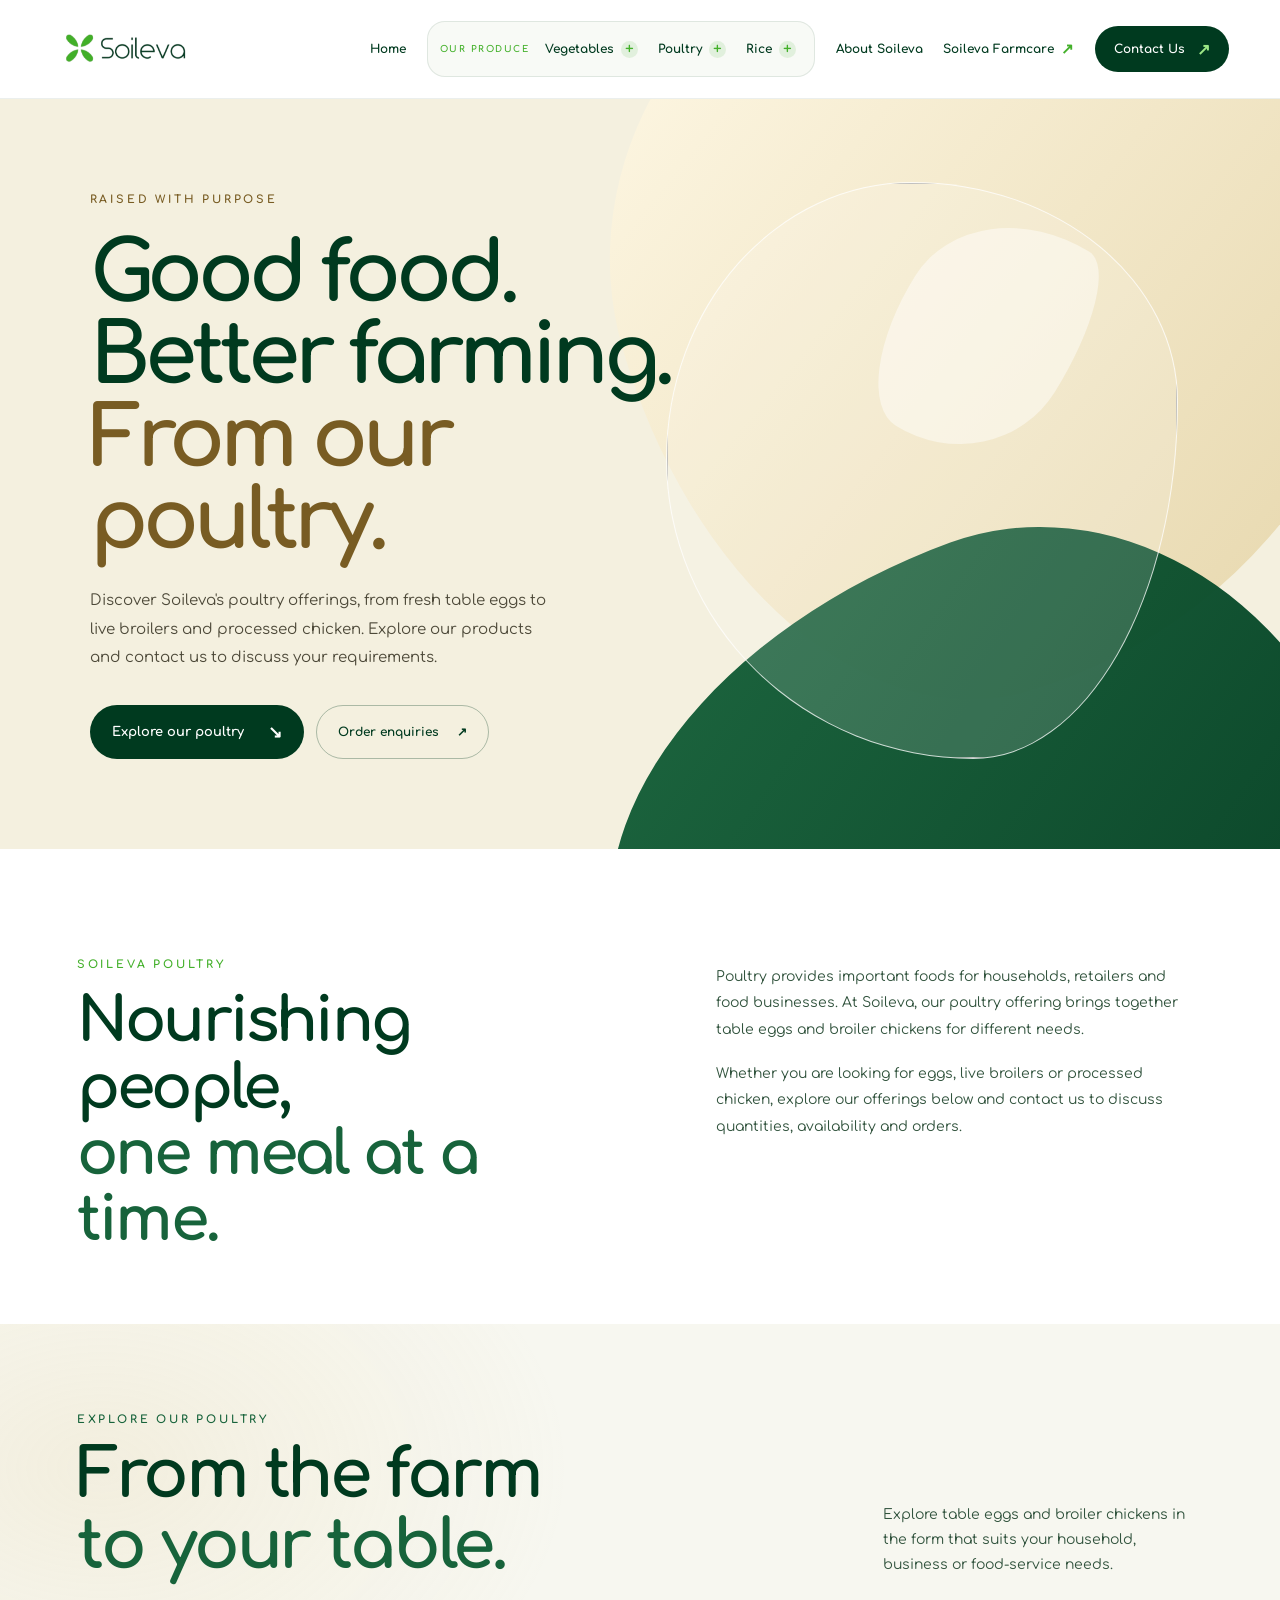
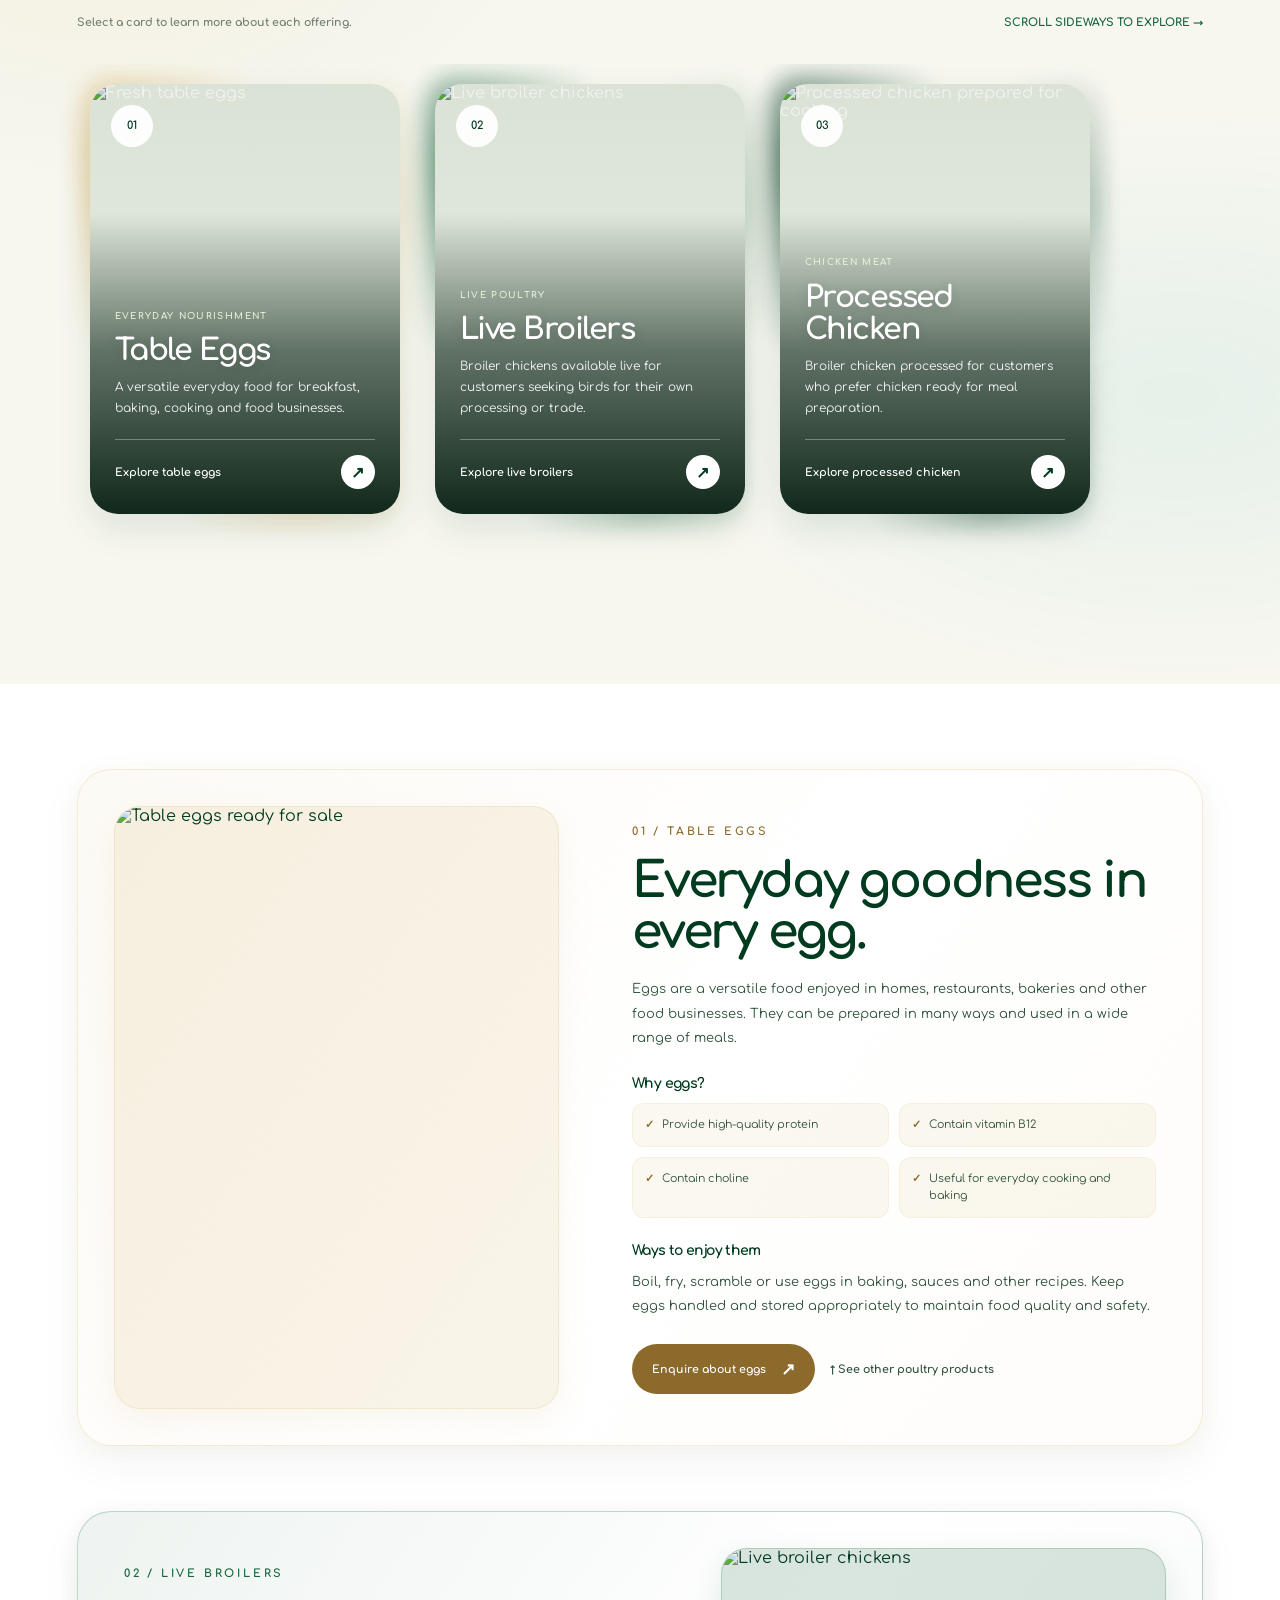
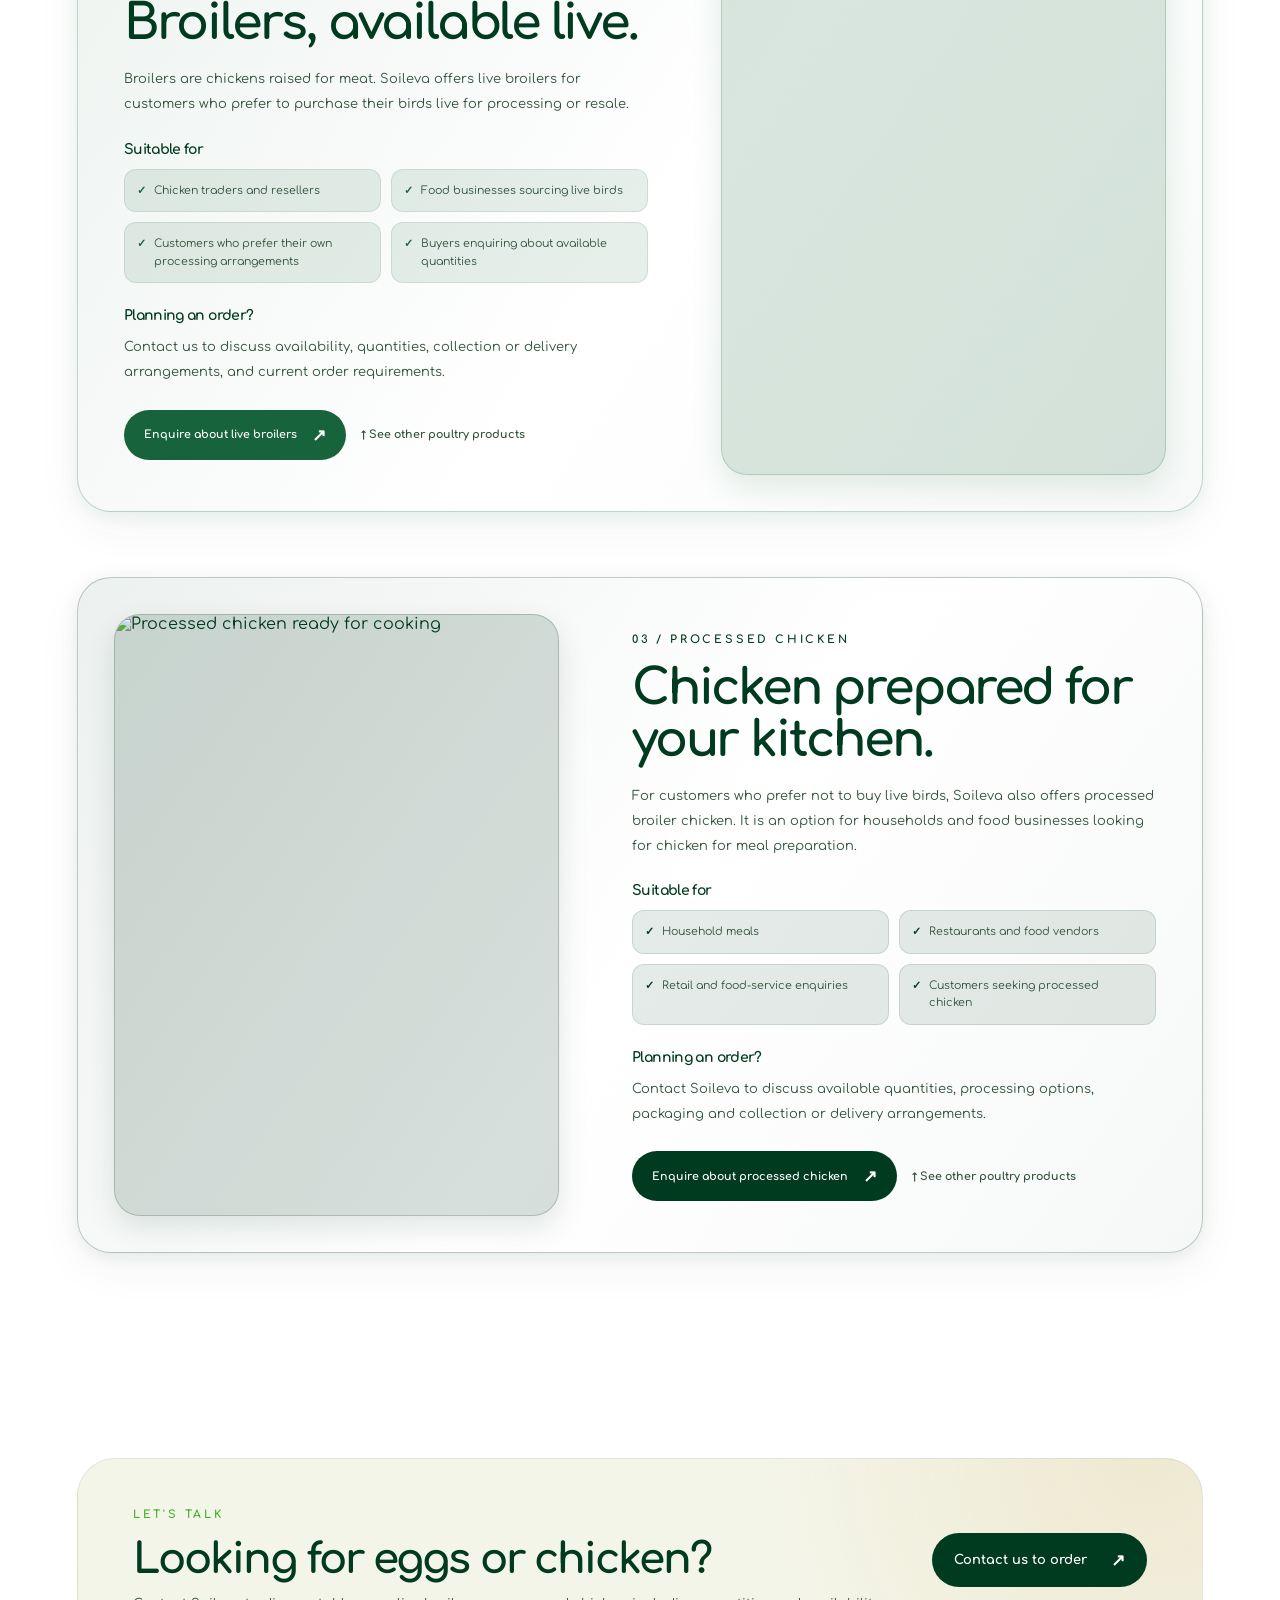
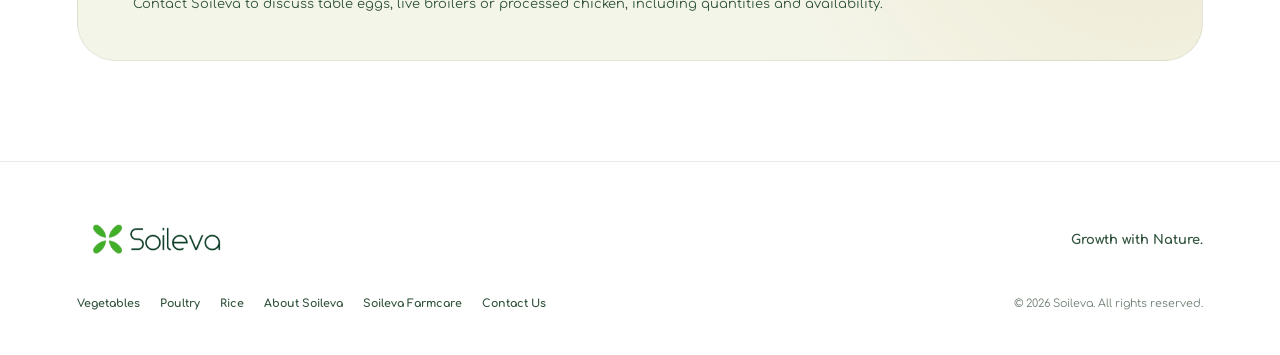
==== poultry.html @ c69fa683 "Create poultry.html" ====
<!DOCTYPE html>
<html lang="en">
<head>
  <meta charset="UTF-8">
  <meta name="viewport" content="width=device-width, initial-scale=1.0">

  <title>Fresh Eggs & Chicken | Soileva — Growth with Nature</title>

  <meta name="description"
        content="Explore Soileva Poultry for table eggs, live broiler chickens and processed chicken. Contact us to discuss orders, quantities and availability.">

  <meta name="theme-color" content="#003a1f">

  <link rel="preconnect" href="https://fonts.googleapis.com">
  <link rel="preconnect" href="https://fonts.gstatic.com" crossorigin>
  <link href="https://fonts.googleapis.com/css2?family=Comfortaa:wght@300;400;500;600;700&display=swap" rel="stylesheet">

  <link rel="stylesheet" href="style.css">

  <style>
    /* ========================================
       BRAND LOGO
    ======================================== */

    .brand-logo {
      display: block;
      width: 150px;
      max-width: 100%;
      height: auto;
      object-fit: contain;
    }

    .footer-brand .brand-logo {
      width: 160px;
    }

    /* ========================================
       POULTRY HERO
    ======================================== */

    .poultry-hero {
      position: relative;
      display: flex;
      align-items: center;
      min-height: 650px;
      padding: 90px max(7%, calc((100% - 1280px) / 2));
      overflow: hidden;
      isolation: isolate;
      background: #f4f0df;
    }

    .poultry-hero::before {
      position: absolute;
      z-index: -3;
      top: -210px;
      right: -130px;
      width: 790px;
      height: 790px;
      content: "";
      border-radius: 48% 52% 63% 37% / 44% 39% 61% 56%;
      background: linear-gradient(145deg, #fff9e7, #e5d5a9);
      transform: rotate(-16deg);
    }

    .poultry-hero::after {
      position: absolute;
      z-index: -2;
      right: -90px;
      bottom: -350px;
      width: 760px;
      height: 650px;
      content: "";
      border-radius: 60% 40% 35% 65% / 45% 55% 45% 55%;
      background: linear-gradient(145deg, #17633b, #003a1f);
      opacity: 0.97;
      transform: rotate(-20deg);
    }

    .poultry-hero .hero-colour-shape {
      position: absolute;
      z-index: -1;
      top: 110px;
      right: 16%;
      width: 180px;
      height: 250px;
      border-radius: 75% 25% 65% 35% / 45% 55% 45% 55%;
      background: rgba(255, 255, 255, 0.45);
      transform: rotate(32deg);
    }

    .poultry-hero .hero-image-placeholder {
      position: absolute;
      z-index: -1;
      top: 11%;
      right: 8%;
      width: 40%;
      height: 77%;
      overflow: hidden;
      border: 1px solid rgba(255, 255, 255, 0.75);
      border-radius: 48% 52% 40% 60% / 48% 38% 62% 52%;
      background: rgba(255, 255, 255, 0.15);
    }

    .poultry-hero .hero-image-placeholder img {
      width: 100%;
      height: 100%;
      object-fit: cover;
    }

    .poultry-hero .poultry-hero-content {
      position: relative;
      z-index: 2;
      max-width: 660px;
    }

    .poultry-hero-content .eyebrow {
      display: inline-block;
      margin-bottom: 24px;
      color: #785c23;
    }

    .poultry-hero-content h1 {
      margin: 0 0 25px;
      font-size: clamp(48px, 6.5vw, 86px);
      font-weight: 900;
      line-height: 0.99;
      letter-spacing: -0.06em;
    }

    .poultry-hero-content h1 span {
      color: #785c23;
    }

    .poultry-hero-content p {
      max-width: 465px;
      margin-bottom: 32px;
      color: #4d4939;
      font-size: 15px;
      line-height: 1.9;
    }

    .poultry-hero .hero-actions {
      display: flex;
      flex-wrap: wrap;
      gap: 12px;
    }

    .poultry-hero .button-outline {
      display: inline-flex;
      align-items: center;
      justify-content: center;
      gap: 18px;
      padding: 16px 21px;
      border: 1px solid rgba(0, 58, 31, 0.3);
      border-radius: 100px;
      color: #003a1f;
      font-size: 12px;
      font-weight: 800;
      transition: background 0.2s ease, transform 0.2s ease;
    }

    .poultry-hero .button-outline:hover {
      background: #ffffff;
      transform: translateY(-3px);
    }

    /* ========================================
       INTRODUCTION
    ======================================== */

    .poultry-intro {
      padding-top: 105px;
      padding-bottom: 70px;
    }

    .poultry-intro-grid {
      display: grid;
      grid-template-columns: 1.05fr 0.95fr;
      align-items: start;
      gap: 9%;
    }

    .poultry-intro h2 {
      margin: 15px 0 0;
      font-size: clamp(36px, 4.8vw, 62px);
      font-weight: 900;
      line-height: 1.08;
    }

    .poultry-intro h2 span {
      color: #17633b;
    }

    .poultry-intro-copy {
      padding-top: 10px;
    }

    .poultry-intro-copy p {
      margin-bottom: 17px;
      color: #31533d;
      font-size: 14px;
      line-height: 1.9;
    }

    /* ========================================
       POULTRY COLLECTION
    ======================================== */

    .poultry-collection {
      position: relative;
      padding: 85px 0 105px;
      overflow: hidden;
      background:
        radial-gradient(ellipse at 8% 15%, rgba(224, 201, 143, 0.18), transparent 28%),
        radial-gradient(ellipse at 92% 70%, rgba(1, 153, 142, 0.07), transparent 30%),
        #f7f7f0;
    }

    .poultry-collection .section-heading {
      padding: 0 6%;
    }

    .poultry-collection .section-heading h2 span {
      color: #17633b;
    }

    .poultry-collection .eyebrow-green {
      color: #17633b;
    }

    .poultry-collection .collection-guide {
      display: flex;
      align-items: center;
      justify-content: space-between;
      gap: 20px;
      margin: -30px 6% 35px;
      color: #718074;
      font-size: 11px;
      font-weight: 700;
    }

    .poultry-collection .collection-guide span:last-child {
      color: #17633b;
    }

    /* ========================================
       HORIZONTAL CARD TRACK
    ======================================== */

    .poultry-card-track {
      display: flex;
      gap: 35px;
      padding: 35px 7% 50px;
      overflow-x: auto;
      overflow-y: hidden;
      scroll-snap-type: x mandatory;
      scroll-padding-left: 7%;
      overscroll-behavior-x: contain;
      scrollbar-width: thin;
      scrollbar-color: #91aa8e #e5e9df;
      -webkit-overflow-scrolling: touch;
    }

    .poultry-card-track::-webkit-scrollbar {
      height: 7px;
    }

    .poultry-card-track::-webkit-scrollbar-track {
      border-radius: 10px;
      background: #e5e9df;
    }

    .poultry-card-track::-webkit-scrollbar-thumb {
      border-radius: 10px;
      background: #91aa8e;
    }

    /* ========================================
       POULTRY CARDS
    ======================================== */

    .poultry-card {
      --poultry-colour: 23, 99, 59;
      --poultry-glow: 0.25;

      position: relative;
      display: flex;
      flex: 0 0 310px;
      flex-direction: column;
      min-height: 430px;
      isolation: isolate;
      overflow: visible;
      border-radius: 28px;
      color: #ffffff;
      text-decoration: none;
      scroll-snap-align: start;
      background: transparent;
      box-shadow: 0 15px 35px rgba(0, 58, 31, 0.10);
      transition: transform 0.35s ease, box-shadow 0.35s ease;
    }

    .poultry-card::before {
      position: absolute;
      z-index: -2;
      inset: -13px;
      content: "";
      border-radius: 34px;
      pointer-events: none;
      background:
        radial-gradient(
          ellipse at 7% 19%,
          rgba(var(--poultry-colour), calc(var(--poultry-glow) * 1.4)),
          transparent 37%
        ),
        radial-gradient(
          ellipse at 96% 29%,
          rgba(var(--poultry-colour), calc(var(--poultry-glow) * 0.65)),
          transparent 32%
        ),
        radial-gradient(
          ellipse at 65% 103%,
          rgba(var(--poultry-colour), calc(var(--poultry-glow) * 0.9)),
          transparent 38%
        );
      filter: blur(10px);
      opacity: 0.95;
      transition: inset 0.35s ease, opacity 0.35s ease, filter 0.35s ease;
    }

    .poultry-card::after {
      position: absolute;
      z-index: -1;
      inset: -5px;
      content: "";
      border-radius: 31px;
      pointer-events: none;
      background:
        radial-gradient(
          ellipse at 0% 25%,
          rgba(var(--poultry-colour), 0.17),
          transparent 38%
        ),
        radial-gradient(
          ellipse at 100% 78%,
          rgba(var(--poultry-colour), 0.12),
          transparent 34%
        );
      filter: blur(5px);
    }

    .poultry-card:hover {
      transform: translateY(-8px);
      box-shadow: 0 25px 45px rgba(0, 58, 31, 0.18);
    }

    .poultry-card:hover::before {
      inset: -17px;
      filter: blur(13px);
      opacity: 1;
    }

    .poultry-card-image {
      position: absolute;
      inset: 0;
      z-index: 0;
      overflow: hidden;
      border-radius: 28px;
      background: #e7efe2;
    }

    .poultry-card-image img {
      display: block;
      width: 100%;
      height: 100%;
      object-fit: cover;
      transition: transform 0.7s ease;
    }

    .poultry-card:hover .poultry-card-image img {
      transform: scale(1.07);
    }

    .poultry-card-image::after {
      position: absolute;
      inset: 0;
      content: "";
      background: linear-gradient(
        180deg,
        rgba(0, 25, 12, 0.06) 0%,
        rgba(0, 25, 12, 0.04) 30%,
        rgba(0, 25, 12, 0.58) 62%,
        rgba(0, 25, 12, 0.93) 100%
      );
      pointer-events: none;
    }

    .poultry-card-number {
      position: absolute;
      top: 21px;
      left: 21px;
      z-index: 3;
      display: grid;
      place-items: center;
      width: 42px;
      height: 42px;
      border: 1px solid rgba(255, 255, 255, 0.7);
      border-radius: 50%;
      background: rgba(255, 255, 255, 0.92);
      color: #003a1f;
      font-size: 11px;
      font-weight: 900;
      backdrop-filter: blur(8px);
    }

    .poultry-card-body {
      position: relative;
      z-index: 2;
      display: flex;
      flex: 1;
      flex-direction: column;
      align-items: flex-start;
      justify-content: flex-end;
      min-height: 430px;
      padding: 28px 25px 25px;
      border-radius: 28px;
      background: transparent;
    }

    .poultry-card-category {
      display: inline-block;
      max-width: 100%;
      margin-bottom: 12px;
      color: #e6f1d8;
      font-size: 9px;
      font-weight: 900;
      letter-spacing: 1.35px;
      line-height: 1.6;
      text-transform: uppercase;
    }

    .poultry-card h3 {
      margin: 0 0 10px;
      color: #ffffff;
      font-size: 30px;
      font-weight: 900;
      line-height: 1.08;
      letter-spacing: -0.05em;
      text-shadow: 0 2px 12px rgba(0, 0, 0, 0.15);
    }

    .poultry-card p {
      max-width: 255px;
      margin: 0 0 20px;
      color: rgba(255, 255, 255, 0.92);
      font-size: 12px;
      line-height: 1.75;
    }

    .poultry-card-link {
      display: inline-flex;
      align-items: center;
      justify-content: space-between;
      gap: 12px;
      width: 100%;
      padding-top: 15px;
      border-top: 1px solid rgba(255, 255, 255, 0.32);
      color: #ffffff;
      font-size: 11px;
      font-weight: 900;
    }

    .poultry-card-link span {
      display: grid;
      place-items: center;
      width: 34px;
      height: 34px;
      flex-shrink: 0;
      border-radius: 50%;
      background: #ffffff;
      color: #003a1f;
      font-size: 16px;
      transition: transform 0.25s ease, background 0.25s ease;
    }

    .poultry-card:hover .poultry-card-link span {
      transform: rotate(45deg);
      background: #e7f2d9;
    }

    /* ========================================
       CARD COLOUR IDENTITIES
    ======================================== */

    .card-eggs {
      --poultry-colour: 214, 183, 112;
      --poultry-glow: 0.32;
    }

    .card-live-broilers {
      --poultry-colour: 23, 99, 59;
      --poultry-glow: 0.34;
    }

    .card-processed-chicken {
      --poultry-colour: 0, 58, 31;
      --poultry-glow: 0.38;
    }

    /* ========================================
       POULTRY DETAILS
    ======================================== */

    .poultry-details {
      padding: 20px 6% 90px;
      background: #ffffff;
    }

    .poultry-detail {
      --detail-colour: #17633b;
      --detail-rgb: 23, 99, 59;

      display: grid;
      grid-template-columns: 0.9fr 1.1fr;
      align-items: stretch;
      gap: 6%;
      max-width: 1280px;
      margin: 65px auto;
      padding: 36px;
      border: 1px solid rgba(var(--detail-rgb), 0.25);
      border-radius: 34px;
      background: linear-gradient(
        125deg,
        rgba(var(--detail-rgb), 0.075),
        #ffffff 52%,
        rgba(var(--detail-rgb), 0.035)
      );
      box-shadow:
        0 15px 45px rgba(0, 58, 31, 0.05),
        0 4px 18px rgba(var(--detail-rgb), 0.07);
      scroll-margin-top: 35px;
    }

    .poultry-detail:nth-child(even) {
      grid-template-columns: 1.1fr 0.9fr;
    }

    .poultry-detail:nth-child(even) .poultry-detail-image {
      order: 2;
    }

    .poultry-detail-image {
      position: relative;
      min-height: 350px;
      overflow: hidden;
      border: 1px solid rgba(var(--detail-rgb), 0.20);
      border-radius: 26px;
      background: rgba(var(--detail-rgb), 0.16);
      box-shadow: 0 12px 30px rgba(var(--detail-rgb), 0.12);
    }

    .poultry-detail-image img {
      position: absolute;
      inset: 0;
      width: 100%;
      height: 100%;
      object-fit: cover;
    }

    .poultry-detail-copy {
      align-self: center;
      padding: 15px 10px;
    }

    .poultry-detail-copy .eyebrow {
      display: inline-block;
      margin-bottom: 15px;
      color: var(--detail-colour);
      font-weight: 900;
    }

    .poultry-detail-copy h2 {
      margin: 0 0 18px;
      font-size: clamp(32px, 4vw, 49px);
      font-weight: 900;
      line-height: 1.05;
    }

    .poultry-detail-copy > p {
      margin-bottom: 20px;
      color: #31533d;
      font-size: 13px;
      line-height: 1.9;
    }

    .poultry-benefit-heading {
      margin: 25px 0 12px;
      font-size: 14px;
      font-weight: 900;
    }

    .poultry-benefit-list {
      display: grid;
      grid-template-columns: repeat(2, minmax(0, 1fr));
      gap: 10px;
      margin: 0 0 22px;
      padding: 0;
      list-style: none;
    }

    .poultry-benefit-list li {
      position: relative;
      padding: 12px 12px 12px 29px;
      border: 1px solid rgba(var(--detail-rgb), 0.12);
      border-radius: 12px;
      background: rgba(var(--detail-rgb), 0.10);
      color: #31533d;
      font-size: 11px;
      line-height: 1.6;
    }

    .poultry-benefit-list li::before {
      position: absolute;
      top: 12px;
      left: 12px;
      content: "✓";
      color: var(--detail-colour);
      font-weight: 900;
    }

    .poultry-detail-actions {
      display: flex;
      flex-wrap: wrap;
      align-items: center;
      gap: 15px;
      margin-top: 25px;
    }

    .poultry-detail-actions .button {
      gap: 15px;
      padding: 15px 20px;
      font-size: 11px;
    }

    .poultry-detail-actions .button-green {
      border-color: var(--detail-colour);
      background: var(--detail-colour);
      color: #ffffff;
    }

    .poultry-detail-actions .button-green:hover {
      filter: brightness(0.94);
    }

    .poultry-back-to-collection {
      display: inline-flex;
      align-items: center;
      gap: 8px;
      color: #31533d;
      font-size: 11px;
      font-weight: 900;
    }

    .poultry-back-to-collection:hover {
      color: var(--detail-colour);
    }

    /* Egg-specific warm identity */

    #eggs {
      --detail-colour: #8b6a2b;
      --detail-rgb: 214, 183, 112;
    }

    #live-broilers {
      --detail-colour: #17633b;
      --detail-rgb: 23, 99, 59;
    }

    #processed-chicken {
      --detail-colour: #003a1f;
      --detail-rgb: 0, 58, 31;
    }

    /* ========================================
       CONTACT
    ======================================== */

    .poultry-contact {
      padding-top: 50px;
      padding-bottom: 100px;
    }

    .poultry-contact .contact-pill {
      background:
        radial-gradient(
          circle at 95% 0%,
          rgba(214, 183, 112, 0.20),
          transparent 35%
        ),
        #f4f5e9;
    }

    /* ========================================
       RESPONSIVE
    ======================================== */

    @media (max-width: 900px) {
      .poultry-hero {
        min-height: 600px;
        padding: 75px 6%;
      }

      .poultry-hero .hero-image-placeholder {
        right: -8%;
        width: 55%;
        opacity: 0.6;
      }

      .poultry-hero-content {
        max-width: 570px;
      }

      .poultry-intro-grid {
        gap: 5%;
      }

      .poultry-detail,
      .poultry-detail:nth-child(even) {
        grid-template-columns: 1fr 1fr;
        gap: 25px;
        padding: 25px;
      }

      .poultry-detail-image {
        min-height: 300px;
      }

      .poultry-detail-copy h2 {
        font-size: 34px;
      }

      .poultry-card {
        flex-basis: 290px;
      }

      .poultry-card-track {
        gap: 32px;
      }
    }

    @media (max-width: 600px) {
      .brand-logo {
        width: 125px;
      }

      .footer-brand .brand-logo {
        width: 140px;
      }

      .poultry-hero {
        min-height: 660px;
        padding: 75px 7%;
        align-items: flex-start;
      }

      .poultry-hero::before {
        top: 180px;
        right: -250px;
        width: 600px;
        height: 600px;
      }

      .poultry-hero::after {
        right: -240px;
        bottom: -280px;
        width: 580px;
        height: 480px;
      }

      .poultry-hero .hero-image-placeholder {
        top: auto;
        right: -15px;
        bottom: 25px;
        width: 58%;
        height: 38%;
        opacity: 0.65;
      }

      .poultry-hero .hero-colour-shape {
        top: 350px;
        right: 30%;
        width: 100px;
        height: 150px;
      }

      .poultry-hero-content {
        max-width: 100%;
      }

      .poultry-hero-content .eyebrow {
        margin-bottom: 20px;
      }

      .poultry-hero-content h1 {
        font-size: clamp(45px, 12vw, 65px);
      }

      .poultry-hero-content p {
        max-width: 330px;
        font-size: 13px;
        line-height: 1.8;
      }

      .poultry-hero .hero-actions {
        align-items: flex-start;
        flex-direction: column;
      }

      .poultry-intro {
        padding-top: 75px;
        padding-bottom: 45px;
      }

      .poultry-intro-grid {
        grid-template-columns: 1fr;
        gap: 25px;
      }

      .poultry-intro h2 {
        font-size: 43px;
      }

      .poultry-intro-copy p {
        font-size: 13px;
      }

      .poultry-collection {
        padding-top: 75px;
        padding-bottom: 75px;
      }

      .poultry-collection .section-heading {
        margin-bottom: 50px;
      }

      .poultry-collection .section-heading h2 {
        font-size: 42px;
      }

      .poultry-collection .collection-guide {
        align-items: flex-start;
        flex-direction: column;
        gap: 7px;
        margin-top: -25px;
      }

      .poultry-card-track {
        gap: 29px;
        padding: 32px 7% 42px;
        scroll-padding-left: 7%;
      }

      .poultry-card {
        flex: 0 0 78vw;
        max-width: 330px;
        min-height: 420px;
      }

      .poultry-card-body {
        min-height: 420px;
        padding: 24px 23px 23px;
      }

      .poultry-card h3 {
        font-size: 29px;
      }

      .poultry-card-number {
        top: 19px;
        left: 19px;
      }

      .poultry-card::before {
        inset: -9px;
        filter: blur(8px);
      }

      .poultry-card:hover::before {
        inset: -12px;
      }

      .poultry-details {
        padding: 10px 5% 60px;
      }

      .poultry-detail,
      .poultry-detail:nth-child(even) {
        grid-template-columns: 1fr;
        gap: 22px;
        margin: 40px auto;
        padding: 16px;
        border-radius: 25px;
      }

      .poultry-detail:nth-child(even) .poultry-detail-image {
        order: 0;
      }

      .poultry-detail-image {
        min-height: 290px;
      }

      .poultry-detail-copy {
        padding: 10px 5px 15px;
      }

      .poultry-detail-copy h2 {
        font-size: 37px;
      }

      .poultry-detail-copy > p {
        font-size: 13px;
      }

      .poultry-benefit-list {
        gap: 8px;
      }

      .poultry-benefit-list li {
        padding: 11px 8px 11px 25px;
        font-size: 10px;
      }

      .poultry-benefit-list li::before {
        left: 9px;
      }

      .poultry-detail-actions {
        align-items: stretch;
        flex-direction: column;
      }

      .poultry-detail-actions .button {
        width: 100%;
      }

      .poultry-back-to-collection {
        padding: 10px 0;
      }

      .poultry-contact {
        padding-top: 30px;
        padding-bottom: 70px;
      }
    }

    @media (prefers-reduced-motion: reduce) {
      .poultry-card,
      .poultry-card::before,
      .poultry-card-image img,
      .poultry-card-link span,
      .poultry-hero .button-outline {
        transition: none;
      }
    }
  </style>
</head>

<body>

  <!-- SHARED NAVIGATION -->

  <header class="site-header">

    <a href="index.html" class="brand" aria-label="Soileva homepage">
      <img
        src="images/soileva-logo.png"
        alt="Soileva — Growth with Nature"
        class="brand-logo">
    </a>

    <button
      class="menu-toggle"
      id="menuToggle"
      type="button"
      aria-label="Open navigation"
      aria-expanded="false"
      aria-controls="mainNav">
      <span></span>
      <span></span>
    </button>

    <nav class="main-nav" id="mainNav" aria-label="Main navigation">

      <a class="nav-home" href="index.html">Home</a>

      <div class="nav-produce">

        <span class="nav-section-label">OUR PRODUCE</span>

        <div class="nav-dropdown">

          <button
            class="dropdown-toggle"
            type="button"
            aria-expanded="false"
            aria-controls="vegetablesDropdown">
            <span>Vegetables</span>
            <span class="dropdown-icon" aria-hidden="true">+</span>
          </button>

          <div class="dropdown-menu" id="vegetablesDropdown">
            <a href="vegetables.html">All Vegetables</a>
            <a href="vegetables.html#cabbage">Cabbage</a>
            <a href="vegetables.html#cabbage-purple">Red Cabbage</a>
            <a href="vegetables.html#cucumber">Cucumber</a>
            <a href="vegetables.html#peppers">Peppers</a>
            <a href="vegetables.html#watermelon">Watermelon</a>
          </div>

        </div>

        <div class="nav-dropdown">

          <button
            class="dropdown-toggle"
            type="button"
            aria-expanded="false"
            aria-controls="poultryDropdown">
            <span>Poultry</span>
            <span class="dropdown-icon" aria-hidden="true">+</span>
          </button>

          <div class="dropdown-menu" id="poultryDropdown">
            <a href="poultry.html">All Poultry</a>
            <a href="poultry.html#eggs">Table Eggs</a>
            <a href="poultry.html#live-broilers">Live Broilers</a>
            <a href="poultry.html#processed-chicken">Processed Chicken</a>
          </div>

        </div>

        <div class="nav-dropdown">

          <button
            class="dropdown-toggle"
            type="button"
            aria-expanded="false"
            aria-controls="riceDropdown">
            <span>Rice</span>
            <span class="dropdown-icon" aria-hidden="true">+</span>
          </button>

          <div class="dropdown-menu" id="riceDropdown">
            <a href="rice.html">Rice Overview</a>
            <a href="rice.html#cultivation">Rice Cultivation</a>
            <a href="rice.html#sourcing">Rice Sourcing</a>
          </div>

        </div>

      </div>

      <a class="nav-link" href="about.html">About Soileva</a>

      <a class="nav-link nav-farmcare" href="farmcare.html">
        Soileva Farmcare
        <span class="nav-external" aria-hidden="true">↗</span>
      </a>

      <a class="nav-contact" href="contact.html">
        Contact Us <span aria-hidden="true">↗</span>
      </a>

    </nav>

  </header>

  <main>

    <!-- HERO -->

    <section class="poultry-hero" aria-labelledby="poultryHeroTitle">

      <div class="hero-colour-shape" aria-hidden="true"></div>

      <div class="hero-image-placeholder" aria-hidden="true">
        <img src="images/poultry-hero.jpg" alt="">
      </div>

      <div class="poultry-hero-content">

        <span class="eyebrow">RAISED WITH PURPOSE</span>

        <h1 id="poultryHeroTitle">
          Good food.<br>
          Better farming.<br>
          <span>From our poultry.</span>
        </h1>

        <p>
          Discover Soileva's poultry offerings, from fresh table eggs
          to live broilers and processed chicken. Explore our products
          and contact us to discuss your requirements.
        </p>

        <div class="hero-actions">

          <a href="#all-poultry" class="button button-green">
            Explore our poultry <span>↘</span>
          </a>

          <a href="contact.html" class="button-outline">
            Order enquiries <span>↗</span>
          </a>

        </div>

      </div>

    </section>

    <!-- INTRODUCTION -->

    <section class="poultry-intro section-padding">

      <div class="poultry-intro-grid">

        <div>
          <span class="eyebrow eyebrow-green">SOILEVA POULTRY</span>

          <h2>
            Nourishing people,<br>
            <span>one meal at a time.</span>
          </h2>
        </div>

        <div class="poultry-intro-copy">

          <p>
            Poultry provides important foods for households, retailers
            and food businesses. At Soileva, our poultry offering brings
            together table eggs and broiler chickens for different needs.
          </p>

          <p>
            Whether you are looking for eggs, live broilers or processed
            chicken, explore our offerings below and contact us to discuss
            quantities, availability and orders.
          </p>

        </div>

      </div>

    </section>

    <!-- POULTRY COLLECTION -->

    <section class="poultry-collection" id="all-poultry">

      <div class="section-heading">

        <div>
          <span class="eyebrow eyebrow-green">EXPLORE OUR POULTRY</span>
          <h2>
            From the farm<br>
            <span>to your table.</span>
          </h2>
        </div>

        <p>
          Explore table eggs and broiler chickens in the form that suits
          your household, business or food-service needs.
        </p>

      </div>

      <div class="collection-guide">
        <span>Select a card to learn more about each offering.</span>
        <span>SCROLL SIDEWAYS TO EXPLORE →</span>
      </div>

      <div class="poultry-card-track" aria-label="Soileva poultry collection">

        <!-- 01 TABLE EGGS -->

        <a href="#eggs" class="poultry-card card-eggs">

          <div class="poultry-card-image">
            <img
              src="images/table-eggs.jpg"
              alt="Fresh table eggs"
              loading="lazy">
          </div>

          <span class="poultry-card-number">01</span>

          <div class="poultry-card-body">
            <span class="poultry-card-category">EVERYDAY NOURISHMENT</span>
            <h3>Table Eggs</h3>
            <p>
              A versatile everyday food for breakfast, baking,
              cooking and food businesses.
            </p>
            <span class="poultry-card-link">
              Explore table eggs <span>↗</span>
            </span>
          </div>

        </a>

        <!-- 02 LIVE BROILERS -->

        <a href="#live-broilers" class="poultry-card card-live-broilers">

          <div class="poultry-card-image">
            <img
              src="images/live-broilers.jpg"
              alt="Live broiler chickens"
              loading="lazy">
          </div>

          <span class="poultry-card-number">02</span>

          <div class="poultry-card-body">
            <span class="poultry-card-category">LIVE POULTRY</span>
            <h3>Live Broilers</h3>
            <p>
              Broiler chickens available live for customers
              seeking birds for their own processing or trade.
            </p>
            <span class="poultry-card-link">
              Explore live broilers <span>↗</span>
            </span>
          </div>

        </a>

        <!-- 03 PROCESSED CHICKEN -->

        <a href="#processed-chicken" class="poultry-card card-processed-chicken">

          <div class="poultry-card-image">
            <img
              src="images/processed-chicken.jpg"
              alt="Processed chicken prepared for cooking"
              loading="lazy">
          </div>

          <span class="poultry-card-number">03</span>

          <div class="poultry-card-body">
            <span class="poultry-card-category">CHICKEN MEAT</span>
            <h3>Processed Chicken</h3>
            <p>
              Broiler chicken processed for customers who prefer
              chicken ready for meal preparation.
            </p>
            <span class="poultry-card-link">
              Explore processed chicken <span>↗</span>
            </span>
          </div>

        </a>

      </div>

    </section>

    <!-- POULTRY DETAILS -->

    <section class="poultry-details" aria-label="Poultry product information">

      <!-- 01 TABLE EGGS -->

      <article class="poultry-detail" id="eggs">

        <div class="poultry-detail-image">
          <img
            src="images/table-eggs.jpg"
            alt="Table eggs ready for sale"
            loading="lazy">
        </div>

        <div class="poultry-detail-copy">

          <span class="eyebrow">01 / TABLE EGGS</span>

          <h2>Everyday goodness in every egg.</h2>

          <p>
            Eggs are a versatile food enjoyed in homes, restaurants,
            bakeries and other food businesses. They can be prepared
            in many ways and used in a wide range of meals.
          </p>

          <h3 class="poultry-benefit-heading">Why eggs?</h3>

          <ul class="poultry-benefit-list">
            <li>Provide high-quality protein</li>
            <li>Contain vitamin B12</li>
            <li>Contain choline</li>
            <li>Useful for everyday cooking and baking</li>
          </ul>

          <h3 class="poultry-benefit-heading">Ways to enjoy them</h3>

          <p>
            Boil, fry, scramble or use eggs in baking, sauces
            and other recipes. Keep eggs handled and stored
            appropriately to maintain food quality and safety.
          </p>

          <div class="poultry-detail-actions">

            <a href="contact.html" class="button button-green">
              Enquire about eggs <span>↗</span>
            </a>

            <a href="#all-poultry" class="poultry-back-to-collection">
              ↑ See other poultry products
            </a>

          </div>

        </div>

      </article>

      <!-- 02 LIVE BROILERS -->

      <article class="poultry-detail" id="live-broilers">

        <div class="poultry-detail-image">
          <img
            src="images/live-broilers.jpg"
            alt="Live broiler chickens"
            loading="lazy">
        </div>

        <div class="poultry-detail-copy">

          <span class="eyebrow">02 / LIVE BROILERS</span>

          <h2>Broilers, available live.</h2>

          <p>
            Broilers are chickens raised for meat. Soileva offers
            live broilers for customers who prefer to purchase
            their birds live for processing or resale.
          </p>

          <h3 class="poultry-benefit-heading">Suitable for</h3>

          <ul class="poultry-benefit-list">
            <li>Chicken traders and resellers</li>
            <li>Food businesses sourcing live birds</li>
            <li>Customers who prefer their own processing arrangements</li>
            <li>Buyers enquiring about available quantities</li>
          </ul>

          <h3 class="poultry-benefit-heading">Planning an order?</h3>

          <p>
            Contact us to discuss availability, quantities,
            collection or delivery arrangements, and current
            order requirements.
          </p>

          <div class="poultry-detail-actions">

            <a href="contact.html" class="button button-green">
              Enquire about live broilers <span>↗</span>
            </a>

            <a href="#all-poultry" class="poultry-back-to-collection">
              ↑ See other poultry products
            </a>

          </div>

        </div>

      </article>

      <!-- 03 PROCESSED CHICKEN -->

      <article class="poultry-detail" id="processed-chicken">

        <div class="poultry-detail-image">
          <img
            src="images/processed-chicken.jpg"
            alt="Processed chicken ready for cooking"
            loading="lazy">
        </div>

        <div class="poultry-detail-copy">

          <span class="eyebrow">03 / PROCESSED CHICKEN</span>

          <h2>Chicken prepared for your kitchen.</h2>

          <p>
            For customers who prefer not to buy live birds,
            Soileva also offers processed broiler chicken.
            It is an option for households and food businesses
            looking for chicken for meal preparation.
          </p>

          <h3 class="poultry-benefit-heading">Suitable for</h3>

          <ul class="poultry-benefit-list">
            <li>Household meals</li>
            <li>Restaurants and food vendors</li>
            <li>Retail and food-service enquiries</li>
            <li>Customers seeking processed chicken</li>
          </ul>

          <h3 class="poultry-benefit-heading">Planning an order?</h3>

          <p>
            Contact Soileva to discuss available quantities,
            processing options, packaging and collection or
            delivery arrangements.
          </p>

          <div class="poultry-detail-actions">

            <a href="contact.html" class="button button-green">
              Enquire about processed chicken <span>↗</span>
            </a>

            <a href="#all-poultry" class="poultry-back-to-collection">
              ↑ See other poultry products
            </a>

          </div>

        </div>

      </article>

    </section>

    <!-- CONTACT -->

    <section class="contact-section poultry-contact section-padding" id="contact">

      <div class="contact-pill">

        <div class="contact-copy">

          <span class="eyebrow eyebrow-green">LET'S TALK</span>

          <h2>Looking for eggs or chicken?</h2>

          <p>
            Contact Soileva to discuss table eggs, live broilers
            or processed chicken, including quantities and availability.
          </p>

        </div>

        <a href="contact.html" class="button button-green">
          Contact us to order <span>↗</span>
        </a>

      </div>

    </section>

  </main>

  <!-- SHARED FOOTER -->

  <footer class="site-footer">

    <a href="index.html" class="brand footer-brand" aria-label="Soileva homepage">
      <img
        src="images/soileva-logo.png"
        alt="Soileva — Growth with Nature"
        class="brand-logo"
        loading="lazy">
    </a>

    <p class="footer-tagline">Growth with Nature.</p>

    <div class="footer-links">
      <a href="vegetables.html">Vegetables</a>
      <a href="poultry.html">Poultry</a>
      <a href="rice.html">Rice</a>
      <a href="about.html">About Soileva</a>
      <a href="farmcare.html">Soileva Farmcare</a>
      <a href="contact.html">Contact Us</a>
    </div>

    <p class="copyright">
      © <span id="copyrightYear"></span> Soileva. All rights reserved.
    </p>

  </footer>

  <script src="script.js"></script>

</body>
</html>
---- style.css ----
/* =========================================
   SOILEVA
   Colours: deep green, light green and white
========================================= */

:root {
  --deep-green: #003a1f;
  --light-green: #43b02a;
  --white: #ffffff;
  --soft-green: #eff6eb;
  --text-green: #31533d;
  --muted: #718074;
  --max-width: 1320px;
  --radius: 30px;
  --shadow: 0 20px 55px rgba(0, 58, 31, 0.12);
}

* {
  box-sizing: border-box;
}

html {
  scroll-behavior: smooth;
  scroll-padding-top: 100px;
}

body {
  margin: 0;
  background: var(--white);
  color: var(--deep-green);
  font-family: "Comfortaa", sans-serif;
  -webkit-font-smoothing: antialiased;
}

body.menu-open {
  overflow: hidden;
}

a {
  color: inherit;
  text-decoration: none;
}

button {
  font: inherit;
}

img {
  display: block;
  width: 100%;
}

.section-padding {
  padding: 110px max(6%, calc((100% - var(--max-width)) / 2));
}

.eyebrow {
  display: inline-block;
  font-size: 11px;
  font-weight: 800;
  letter-spacing: 2.8px;
  line-height: 1.6;
}

.eyebrow-green {
  color: var(--light-green);
}

h1,
h2,
h3,
p {
  margin-top: 0;
}

h1,
h2,
h3 {
  letter-spacing: -0.045em;
}


/* =========================================
   BRAND
========================================= */

.brand {
  display: inline-flex;
  align-items: center;
  gap: 10px;
  flex-shrink: 0;
}

.brand-name {
  color: var(--deep-green);
  font-size: 29px;
  font-weight: 900;
  letter-spacing: -1.8px;
}

.brand-name > span {
  color: var(--light-green);
}

.brand-mark {
  position: relative;
  display: grid;
  grid-template-columns: repeat(2, 10px);
  grid-template-rows: repeat(2, 16px);
  gap: 3px;
  width: 25px;
  height: 35px;
  transform: rotate(-8deg);
}

.brand-mark span {
  background: var(--light-green);
  border-radius: 100% 15% 100% 15%;
}

.brand-mark span:nth-child(2),
.brand-mark span:nth-child(3) {
  background: var(--deep-green);
  transform: rotate(90deg);
}


/* =========================================
   DESKTOP NAVIGATION
========================================= */

.site-header {
  position: relative;
  z-index: 1000;
  display: flex;
  align-items: center;
  justify-content: space-between;
  gap: 28px;
  width: 100%;
  min-height: 94px;
  padding: 18px max(4%, calc((100% - 1400px) / 2));
  background: var(--white);
  border-bottom: 1px solid rgba(0, 58, 31, 0.08);
}

.site-header > .brand {
  flex-shrink: 0;
  margin-right: auto;
}

.main-nav {
  display: flex;
  align-items: center;
  justify-content: flex-end;
  gap: clamp(12px, 1.6vw, 24px);
  margin-left: auto;
}

.nav-home,
.nav-link {
  display: inline-flex;
  align-items: center;
  gap: 7px;
  padding: 12px 0;
  color: var(--deep-green);
  font-size: 12px;
  font-weight: 800;
  white-space: nowrap;
  transition: color 0.2s ease;
}

.nav-home:hover,
.nav-link:hover {
  color: var(--light-green);
}

.nav-external {
  color: var(--light-green);
  font-size: 15px;
}


/* PRODUCE GROUP */

.nav-produce {
  position: relative;
  display: flex;
  align-items: center;
  gap: 2px;
  padding: 7px 9px 7px 12px;
  border: 1px solid rgba(0, 58, 31, 0.1);
  border-radius: 18px;
  background: #f8faf6;
}

.nav-section-label {
  align-self: center;
  margin-right: 5px;
  color: var(--light-green);
  font-size: 9px;
  font-weight: 900;
  letter-spacing: 1.5px;
  white-space: nowrap;
}

.nav-dropdown {
  position: relative;
}

.dropdown-toggle {
  display: inline-flex;
  align-items: center;
  justify-content: space-between;
  gap: 7px;
  min-height: 40px;
  padding: 9px;
  border: 0;
  border-radius: 11px;
  background: transparent;
  color: var(--deep-green);
  font-size: 12px;
  font-weight: 800;
  white-space: nowrap;
  cursor: pointer;
  transition:
    background 0.2s ease,
    color 0.2s ease;
}

.dropdown-toggle:hover,
.dropdown-toggle[aria-expanded="true"] {
  background: var(--soft-green);
  color: var(--deep-green);
}

.dropdown-icon {
  display: inline-grid;
  place-items: center;
  width: 17px;
  height: 17px;
  border-radius: 50%;
  background: rgba(67, 176, 42, 0.12);
  color: var(--light-green);
  font-size: 16px;
  font-weight: 500;
  line-height: 1;
  transition: transform 0.2s ease;
}

.dropdown-toggle[aria-expanded="true"] .dropdown-icon {
  transform: rotate(45deg);
}


/* Dropdown panels */

.dropdown-menu {
  position: absolute;
  top: calc(100% + 12px);
  left: 0;
  z-index: 1005;
  display: none;
  min-width: 220px;
  padding: 10px;
  border: 1px solid rgba(0, 58, 31, 0.08);
  border-radius: 18px;
  background: var(--white);
  box-shadow: var(--shadow);
}

.nav-dropdown.open .dropdown-menu {
  display: block;
  animation: menuDrop 0.2s ease both;
}

.nav-dropdown:last-child .dropdown-menu {
  right: 0;
  left: auto;
}

.dropdown-menu a {
  display: block;
  padding: 12px 13px;
  border-radius: 10px;
  color: var(--deep-green);
  font-size: 13px;
  font-weight: 700;
  line-height: 1.4;
  transition:
    background 0.2s ease,
    color 0.2s ease;
}

.dropdown-menu a:hover {
  background: var(--soft-green);
  color: var(--deep-green);
}


/* Contact button */

.nav-contact {
  display: inline-flex;
  align-items: center;
  justify-content: center;
  gap: 12px;
  min-height: 46px;
  padding: 13px 19px;
  border-radius: 100px;
  background: var(--deep-green);
  color: var(--white);
  font-size: 12px;
  font-weight: 800;
  white-space: nowrap;
  transition:
    background 0.2s ease,
    transform 0.2s ease;
}

.nav-contact span {
  color: #9ce786;
  font-size: 16px;
}

.nav-contact:hover {
  background: var(--light-green);
  transform: translateY(-2px);
}

.menu-toggle {
  display: none;
}


/* =========================================
   HERO CAROUSEL
========================================= */

.hero {
  position: relative;
  min-height: 660px;
  height: min(78vh, 800px);
  overflow: hidden;
  background: var(--deep-green);
}

.hero-slide {
  position: absolute;
  inset: 0;
  display: flex;
  align-items: center;
  padding: 80px max(8%, calc((100% - 1250px) / 2));
  background-image: var(--hero-image);
  background-size: cover;
  background-position: center;
  opacity: 0;
  visibility: hidden;
  transform: scale(1.025);
  transition:
    opacity 0.8s ease,
    transform 5s ease,
    visibility 0.8s ease;
}

.hero-slide.active {
  opacity: 1;
  visibility: visible;
  transform: scale(1);
  z-index: 1;
}

.hero-shade {
  position: absolute;
  inset: 0;
  background:
    linear-gradient(
      90deg,
      rgba(0, 34, 17, 0.88) 0%,
      rgba(0, 34, 17, 0.62) 48%,
      rgba(0, 34, 17, 0.12) 100%
    );
}

.hero-content {
  position: relative;
  z-index: 2;
  max-width: 720px;
  color: var(--white);
}

.hero-content .eyebrow {
  margin-bottom: 24px;
  color: #b4f19e;
}

.hero-content h1 {
  margin-bottom: 24px;
  font-size: clamp(48px, 6.2vw, 88px);
  font-weight: 900;
  line-height: 0.99;
}

.hero-content p {
  max-width: 490px;
  margin-bottom: 32px;
  color: rgba(255, 255, 255, 0.88);
  font-size: 17px;
  line-height: 1.8;
}

.button {
  display: inline-flex;
  align-items: center;
  justify-content: center;
  gap: 24px;
  padding: 17px 22px;
  border: 0;
  border-radius: 100px;
  font-size: 13px;
  font-weight: 800;
  transition:
    transform 0.2s ease,
    background 0.2s ease;
}

.button span {
  font-size: 17px;
}

.button:hover {
  transform: translateY(-3px);
}

.button-light {
  background: var(--white);
  color: var(--deep-green);
}

.button-light:hover {
  background: #e8f7e2;
}

.button-green {
  background: var(--deep-green);
  color: var(--white);
}

.button-green:hover {
  background: var(--light-green);
}

.hero-index {
  position: absolute;
  right: 9%;
  bottom: 38px;
  z-index: 3;
  color: var(--white);
  font-size: 12px;
  font-weight: 800;
  letter-spacing: 2px;
}

.hero-controls {
  position: absolute;
  bottom: 27px;
  left: 8%;
  z-index: 5;
  display: flex;
  align-items: center;
  gap: 16px;
}

.hero-arrow {
  display: grid;
  place-items: center;
  width: 40px;
  height: 40px;
  border: 1px solid rgba(255, 255, 255, 0.5);
  border-radius: 50%;
  background: transparent;
  color: var(--white);
  font-size: 18px;
  cursor: pointer;
  transition: background 0.2s ease;
}

.hero-arrow:hover {
  background: rgba(255, 255, 255, 0.2);
}

.hero-dots {
  display: flex;
  align-items: center;
  gap: 7px;
}

.hero-dot {
  width: 7px;
  height: 7px;
  padding: 0;
  border: 0;
  border-radius: 50%;
  background: rgba(255, 255, 255, 0.5);
  cursor: pointer;
}

.hero-dot.active {
  width: 23px;
  border-radius: 10px;
  background: var(--light-green);
}


/* =========================================
   INTRODUCTION
========================================= */

.intro {
  padding-top: 115px;
  padding-bottom: 115px;
}

.intro-label {
  display: flex;
  align-items: center;
  gap: 12px;
  margin-bottom: 35px;
  color: var(--light-green);
  font-size: 11px;
  font-weight: 900;
  letter-spacing: 2px;
}

.label-line {
  display: inline-block;
  width: 35px;
  height: 2px;
  background: var(--light-green);
}

.intro-grid {
  display: grid;
  grid-template-columns: 1.15fr 0.85fr;
  gap: 9%;
  align-items: start;
}

.intro-grid h2 {
  margin-bottom: 0;
  font-size: clamp(38px, 5vw, 66px);
  font-weight: 900;
  line-height: 1.08;
}

.intro-grid h2 span,
.section-heading h2 span,
.sustainability-copy h2 span {
  color: var(--light-green);
}

.intro-copy p {
  margin-bottom: 18px;
  color: var(--text-green);
  font-size: 15px;
  line-height: 1.9;
}

.text-link {
  display: inline-flex;
  align-items: center;
  gap: 18px;
  margin-top: 8px;
  padding-bottom: 7px;
  border-bottom: 2px solid var(--light-green);
  color: var(--deep-green);
  font-size: 13px;
  font-weight: 900;
}

.text-link span {
  color: var(--light-green);
  font-size: 17px;
}


/* =========================================
   PRODUCE SECTION
========================================= */

.produce-section {
  overflow: hidden;
  background: #f6f9f3;
  padding-top: 105px;
  padding-bottom: 125px;
}

.section-heading {
  display: flex;
  align-items: end;
  justify-content: space-between;
  gap: 35px;
  max-width: var(--max-width);
  margin: 0 auto 65px;
}

.section-heading h2 {
  margin: 12px 0 0;
  font-size: clamp(42px, 5.3vw, 68px);
  font-weight: 900;
  line-height: 1.04;
}

.section-heading > p {
  max-width: 320px;
  margin-bottom: 4px;
  color: var(--text-green);
  font-size: 14px;
  line-height: 1.8;
}


/* Three-card asymmetric composition */

.produce-cluster {
  position: relative;
  display: grid;
  grid-template-columns: repeat(12, minmax(0, 1fr));
  grid-template-rows: 275px 110px 275px;
  gap: 20px;
  max-width: 1100px;
  margin: 0 auto;
}

.produce-card {
  position: relative;
  display: block;
  min-width: 0;
  min-height: 0;
  overflow: hidden;
  isolation: isolate;
  border-radius: 34px;
  background: var(--deep-green);
  color: var(--white);
  box-shadow: 0 15px 35px rgba(0, 58, 31, 0.09);
  transition:
    transform 0.35s ease,
    box-shadow 0.35s ease;
}

.produce-card:hover {
  z-index: 4;
  transform: translateY(-8px);
  box-shadow: 0 25px 50px rgba(0, 58, 31, 0.18);
}

/* Keep any card photos behind the card content. */

.produce-card > img {
  position: absolute;
  inset: 0;
  width: 100%;
  height: 100%;
  object-fit: cover;
  z-index: -2;
  transition: transform 0.7s ease;
}

.produce-card:hover > img {
  transform: scale(1.06);
}

.vegetables-card {
  grid-column: 1 / 7;
  grid-row: 1 / 3;
  transform: translateY(15px);
}

.poultry-card {
  grid-column: 7 / 13;
  grid-row: 1 / 3;
  transform: translateY(-15px);
}

.rice-card {
  grid-column: 4 / 10;
  grid-row: 3 / 4;
  transform: translateY(-4px);
  min-height: 275px;
}

.vegetables-card:hover,
.poultry-card:hover,
.rice-card:hover {
  transform: translateY(-8px);
}


/* =========================================
   PRODUCE CARD SVG ILLUSTRATIONS
   FIXED STACKING ORDER
========================================= */

/*
   Important:
   The SVG illustrations must not use a negative z-index.
   Each card has isolation: isolate, so negative stacking
   can place the illustration behind the card background.
*/

.produce-illustration {
  position: absolute;
  inset: 0;
  z-index: 0;
  display: grid;
  place-items: center;
  overflow: hidden;
  background:
    radial-gradient(
      circle at 50% 42%,
      rgba(67, 176, 42, 0.18),
      transparent 65%
    ),
    linear-gradient(145deg, #e9f5df, #c8e4b7);
  pointer-events: none;
}

.produce-illustration svg {
  display: block;
  position: relative;
  z-index: 0;
  width: min(90%, 330px);
  height: auto;
  max-height: 85%;
  overflow: visible;
  filter: drop-shadow(0 8px 8px rgba(0, 58, 31, 0.08));
  transition: transform 0.7s ease;
}

/*
   The original SVGs use very pale lines.
   Deep green makes the fine line-art visible against
   the light illustration backgrounds.
*/

.produce-illustration svg path,
.produce-illustration svg ellipse,
.produce-illustration svg circle,
.produce-illustration svg line,
.produce-illustration svg polyline,
.produce-illustration svg polygon,
.produce-illustration svg rect {
  stroke: var(--deep-green) !important;
  vector-effect: non-scaling-stroke;
}

.produce-card:hover .produce-illustration svg {
  transform: scale(1.07);
}


/* Individual illustration backgrounds */

.vegetables-illustration {
  background:
    radial-gradient(
      ellipse at 50% 45%,
      rgba(255, 255, 255, 0.9),
      transparent 62%
    ),
    linear-gradient(145deg, #e7f5d9, #b9dca2);
}

.poultry-illustration {
  background:
    radial-gradient(
      ellipse at 50% 45%,
      rgba(255, 255, 255, 0.95),
      transparent 65%
    ),
    linear-gradient(145deg, #f5f1df, #d9e9c8);
}

.rice-illustration {
  background:
    radial-gradient(
      ellipse at 50% 45%,
      rgba(255, 255, 255, 0.9),
      transparent 62%
    ),
    linear-gradient(145deg, #f7f1d8, #dce9b7);
}


/* =========================================
   CARD OVERLAY AND CONTENT
========================================= */

/*
   Layer order:
   0 = illustration
   1 = dark gradient overlay
   2 = card labels, numbers, decorations and text
*/

.card-overlay {
  position: absolute;
  inset: 0;
  z-index: 1;
  background:
    linear-gradient(
      0deg,
      rgba(0, 28, 14, 0.91) 0%,
      rgba(0, 28, 14, 0.45) 43%,
      rgba(0, 28, 14, 0.06) 100%
    );
  pointer-events: none;
}

.vegetables-card .card-overlay,
.poultry-card .card-overlay,
.rice-card .card-overlay {
  background:
    linear-gradient(
      0deg,
      rgba(0, 28, 14, 0.94) 0%,
      rgba(0, 28, 14, 0.74) 34%,
      rgba(0, 28, 14, 0.05) 100%
    );
}

.card-number {
  position: absolute;
  top: 23px;
  left: 24px;
  z-index: 2;
  display: grid;
  place-items: center;
  width: 43px;
  height: 43px;
  border: 1px solid rgba(255, 255, 255, 0.55);
  border-radius: 50%;
  color: var(--white);
  font-size: 11px;
  font-weight: 900;
  backdrop-filter: blur(8px);
}

.card-content {
  position: absolute;
  right: 27px;
  bottom: 28px;
  left: 27px;
  z-index: 2;
}

.card-category {
  display: inline-block;
  margin-bottom: 10px;
  color: #c0f3ac;
  font-size: 9px;
  font-weight: 900;
  letter-spacing: 2px;
}

.card-content h3 {
  margin-bottom: 9px;
  font-size: clamp(29px, 3.5vw, 45px);
  font-weight: 900;
  line-height: 1;
}

.card-content p {
  max-width: 300px;
  margin-bottom: 18px;
  color: rgba(255, 255, 255, 0.85);
  font-size: 12px;
  line-height: 1.6;
}

.card-link {
  display: inline-flex;
  align-items: center;
  gap: 18px;
  font-size: 11px;
  font-weight: 900;
}

.card-link > span {
  display: grid;
  place-items: center;
  width: 30px;
  height: 30px;
  border-radius: 50%;
  background: var(--light-green);
  color: var(--deep-green);
  font-size: 15px;
  transition: transform 0.2s ease;
}

.produce-card:hover .card-link > span {
  transform: rotate(45deg);
}

.card-decoration {
  position: absolute;
  top: -35px;
  right: -35px;
  z-index: 2;
  width: 100px;
  height: 100px;
  border: 1px solid rgba(255, 255, 255, 0.3);
  border-radius: 35% 65% 40% 60%;
  transform: rotate(35deg);
  pointer-events: none;
}

.rice-card .card-content h3 {
  font-size: 38px;
}


/* =========================================
   SUSTAINABILITY
========================================= */

.sustainability {
  display: grid;
  grid-template-columns: 1fr 0.9fr;
  align-items: center;
  gap: 9%;
  padding-top: 120px;
  padding-bottom: 120px;
}

.sustainability-visual {
  position: relative;
  min-height: 470px;
}

.sustainability-visual > img {
  position: absolute;
  inset: 0;
  height: 100%;
  object-fit: cover;
  border-radius: 42% 42% 28px 28px;
}

.sustainability-stamp {
  position: absolute;
  right: -28px;
  bottom: 35px;
  display: flex;
  flex-direction: column;
  align-items: center;
  justify-content: center;
  width: 115px;
  height: 115px;
  border: 7px solid var(--white);
  border-radius: 50%;
  background: var(--light-green);
  color: var(--deep-green);
  font-size: 10px;
  font-weight: 900;
  letter-spacing: 1px;
  line-height: 1.5;
  transform: rotate(-12deg);
}

.sustainability-stamp strong {
  font-size: 15px;
}

.sustainability-copy h2 {
  margin: 18px 0 23px;
  font-size: clamp(38px, 4.5vw, 60px);
  font-weight: 900;
  line-height: 1.05;
}

.sustainability-copy > p {
  margin-bottom: 30px;
  color: var(--text-green);
  font-size: 14px;
  line-height: 1.9;
}


/* =========================================
   FARMCARE BANNER
========================================= */

.farmcare-banner {
  position: relative;
  display: flex;
  align-items: center;
  justify-content: space-between;
  gap: 40px;
  min-height: 410px;
  padding: 80px max(8%, calc((100% - 1150px) / 2));
  overflow: hidden;
  background: var(--deep-green);
  color: var(--white);
  isolation: isolate;
}

.farmcare-copy {
  position: relative;
  z-index: 2;
  max-width: 600px;
}

.farmcare-copy .eyebrow {
  margin-bottom: 20px;
  color: #a5ed8e;
}

.farmcare-copy h2 {
  margin-bottom: 20px;
  font-size: clamp(40px, 5vw, 64px);
  font-weight: 900;
  line-height: 1.04;
}

.farmcare-copy p {
  max-width: 460px;
  margin-bottom: 27px;
  color: rgba(255, 255, 255, 0.8);
  font-size: 14px;
  line-height: 1.8;
}

/* Retained for compatibility if the old orbit is still in the HTML. */

.farmcare-orbit {
  position: absolute;
  top: 50%;
  right: 10%;
  width: 340px;
  height: 340px;
  border: 1px solid rgba(255, 255, 255, 0.15);
  border-radius: 50%;
  transform: translateY(-50%);
}

.farmcare-orbit::before,
.farmcare-orbit::after {
  position: absolute;
  content: "";
  inset: 30px;
  border: 1px solid rgba(255, 255, 255, 0.15);
  border-radius: 50%;
}

.farmcare-orbit::after {
  inset: 70px;
  border-color: rgba(67, 176, 42, 0.6);
}

.farmcare-orbit span {
  position: absolute;
  width: 24px;
  height: 24px;
  border-radius: 100% 10% 100% 10%;
  background: var(--light-green);
}

.farmcare-orbit span:nth-child(1) {
  top: 40px;
  left: 100px;
  transform: rotate(35deg);
}

.farmcare-orbit span:nth-child(2) {
  top: 135px;
  right: 25px;
  transform: rotate(80deg);
}

.farmcare-orbit span:nth-child(3) {
  bottom: 25px;
  left: 140px;
  transform: rotate(145deg);
}

.farmcare-orbit span:nth-child(4) {
  top: 150px;
  left: 20px;
  transform: rotate(220deg);
}


/* =========================================
   CONTACT PILL
========================================= */

.contact-section {
  padding-top: 100px;
  padding-bottom: 100px;
}

.contact-pill {
  display: flex;
  align-items: center;
  justify-content: space-between;
  gap: 35px;
  padding: 45px 55px;
  border: 1px solid rgba(0, 58, 31, 0.08);
  border-radius: 38px;
  background: var(--soft-green);
}

.contact-copy .eyebrow {
  margin-bottom: 12px;
}

.contact-copy h2 {
  margin-bottom: 10px;
  font-size: clamp(27px, 3.3vw, 42px);
  font-weight: 900;
}

.contact-copy p {
  margin-bottom: 0;
  color: var(--text-green);
  font-size: 13px;
  line-height: 1.7;
}


/* =========================================
   FOOTER
========================================= */

.site-footer {
  display: grid;
  grid-template-columns: 1fr 1fr;
  align-items: center;
  gap: 24px;
  padding: 45px max(6%, calc((100% - var(--max-width)) / 2));
  border-top: 1px solid rgba(0, 58, 31, 0.1);
}

.footer-brand {
  justify-self: start;
}

.footer-tagline {
  justify-self: end;
  margin-bottom: 0;
  color: var(--text-green);
  font-size: 13px;
  font-weight: 700;
}

.footer-links {
  display: flex;
  flex-wrap: wrap;
  gap: 20px;
}

.footer-links a {
  color: var(--text-green);
  font-size: 11px;
  font-weight: 800;
}

.footer-links a:hover {
  color: var(--light-green);
}

.copyright {
  justify-self: end;
  margin-bottom: 0;
  color: var(--muted);
  font-size: 11px;
}


/* =========================================
   ANIMATIONS
========================================= */

@keyframes menuDrop {
  from {
    opacity: 0;
    transform: translateY(7px);
  }

  to {
    opacity: 1;
    transform: translateY(0);
  }
}


/* =========================================
   MEDIUM DESKTOP
========================================= */

@media (max-width: 1200px) and (min-width: 901px) {
  .site-header {
    gap: 15px;
    padding-right: 3%;
    padding-left: 3%;
  }

  .brand-name {
    font-size: 26px;
  }

  .main-nav {
    gap: 10px;
  }

  .nav-home,
  .nav-link {
    font-size: 11px;
  }

  .nav-produce {
    gap: 0;
    padding-right: 5px;
    padding-left: 7px;
  }

  .nav-section-label {
    margin-right: 2px;
    font-size: 8px;
    letter-spacing: 1px;
  }

  .dropdown-toggle {
    gap: 4px;
    padding-right: 6px;
    padding-left: 6px;
    font-size: 11px;
  }

  .nav-contact {
    gap: 7px;
    padding: 12px 14px;
    font-size: 11px;
  }

  .produce-cluster {
    grid-template-rows: 250px 90px 250px;
  }

  .rice-card {
    min-height: 250px;
  }
}


/* =========================================
   TABLET AND MOBILE NAVIGATION
========================================= */

@media (max-width: 900px) {
  .site-header {
    min-height: 78px;
    padding: 15px 5%;
    gap: 15px;
  }

  .menu-toggle {
    display: flex;
    flex-shrink: 0;
    flex-direction: column;
    align-items: center;
    justify-content: center;
    gap: 6px;
    width: 47px;
    height: 47px;
    border: 0;
    border-radius: 50%;
    background: var(--deep-green);
    cursor: pointer;
  }

  .menu-toggle span {
    display: block;
    width: 19px;
    height: 2px;
    background: var(--white);
    transition: transform 0.2s ease;
  }

  .menu-toggle[aria-expanded="true"] span:first-child {
    transform: translateY(4px) rotate(45deg);
  }

  .menu-toggle[aria-expanded="true"] span:last-child {
    transform: translateY(-4px) rotate(-45deg);
  }

  .main-nav {
    position: absolute;
    top: 100%;
    right: 0;
    left: 0;
    display: none;
    align-items: stretch;
    gap: 4px;
    max-height: calc(100dvh - 78px);
    padding: 20px 5% 35px;
    overflow-x: hidden;
    overflow-y: auto;
    background: var(--white);
    border-top: 1px solid rgba(0, 58, 31, 0.08);
    box-shadow: 0 20px 35px rgba(0, 58, 31, 0.1);
  }

  .main-nav.open {
    display: flex;
    flex-direction: column;
  }

  .nav-home,
  .nav-link {
    display: flex;
    align-items: center;
    justify-content: space-between;
    padding: 16px 10px;
    font-size: 15px;
  }

  .nav-produce {
    display: flex;
    flex-direction: column;
    align-items: stretch;
    gap: 0;
    padding: 14px 10px;
    border: 1px solid rgba(0, 58, 31, 0.1);
    border-radius: 20px;
    background: #f8faf6;
  }

  .nav-section-label {
    margin: 0 10px 10px;
    font-size: 10px;
    letter-spacing: 2px;
  }

  .nav-dropdown {
    width: 100%;
    border-bottom: 1px solid rgba(0, 58, 31, 0.09);
  }

  .nav-dropdown:last-child {
    border-bottom: 0;
  }

  .dropdown-toggle {
    display: flex;
    width: 100%;
    min-height: 49px;
    padding: 14px 10px;
    border-radius: 10px;
    font-size: 15px;
    text-align: left;
  }

  .dropdown-icon {
    width: 22px;
    height: 22px;
    font-size: 18px;
  }

  .dropdown-menu {
    position: static;
    min-width: 0;
    padding: 0 8px 12px 15px;
    border: 0;
    border-radius: 0;
    background: transparent;
    box-shadow: none;
  }

  .nav-dropdown:last-child .dropdown-menu {
    right: auto;
    left: auto;
  }

  .dropdown-menu a {
    padding: 13px;
    border-radius: 10px;
    font-size: 14px;
  }

  .nav-contact {
    justify-content: center;
    margin-top: 12px;
    padding: 17px 22px;
    font-size: 14px;
  }

  .hero {
    min-height: 590px;
    height: 75vh;
  }

  .intro-grid {
    gap: 6%;
  }

  .produce-cluster {
    grid-template-rows: 225px 75px 225px;
    gap: 14px;
  }

  .produce-card {
    border-radius: 26px;
  }

  .rice-card {
    min-height: 225px;
  }

  .sustainability {
    gap: 7%;
  }

  .sustainability-visual {
    min-height: 380px;
  }
}


/* =========================================
   MOBILE
========================================= */

@media (max-width: 600px) {
  .section-padding {
    padding: 75px 6%;
  }

  .brand-name {
    font-size: 27px;
  }

  .hero {
    min-height: 600px;
    height: 78vh;
    max-height: 760px;
  }

  .hero-slide {
    padding: 65px 7%;
    background-position: center;
  }

  .hero-shade {
    background:
      linear-gradient(
        90deg,
        rgba(0, 34, 17, 0.85),
        rgba(0, 34, 17, 0.35)
      );
  }

  .hero-content h1 {
    font-size: clamp(44px, 12vw, 65px);
  }

  .hero-content p {
    max-width: 340px;
    font-size: 15px;
    line-height: 1.75;
  }

  .hero-controls {
    bottom: 24px;
    left: 7%;
  }

  .hero-index {
    right: 7%;
    bottom: 36px;
  }

  .intro {
    padding-top: 75px;
    padding-bottom: 80px;
  }

  .intro-label {
    margin-bottom: 25px;
  }

  .intro-grid {
    grid-template-columns: 1fr;
    gap: 27px;
  }

  .intro-grid h2 {
    font-size: clamp(39px, 10vw, 55px);
  }

  .intro-copy p {
    font-size: 14px;
  }

  .section-heading {
    display: block;
    margin-bottom: 40px;
  }

  .section-heading h2 {
    font-size: 46px;
  }

  .section-heading > p {
    margin-top: 20px;
    font-size: 13px;
  }

  /*
    Mobile card arrangement:
    Vegetables spans the top.
    Poultry and Rice sit side-by-side underneath.
  */

  .produce-cluster {
    display: grid;
    grid-template-columns: repeat(2, minmax(0, 1fr));
    grid-template-rows: 300px 230px;
    gap: 14px;
  }

  .produce-card {
    width: 100%;
    min-width: 0;
    min-height: 0;
    height: auto;
    border-radius: 24px;
  }

  .vegetables-card {
    grid-column: 1 / 3;
    grid-row: 1;
    transform: none;
  }

  .poultry-card {
    grid-column: 1;
    grid-row: 2;
    transform: none;
  }

  .rice-card {
    grid-column: 2;
    grid-row: 2;
    min-height: 0;
    transform: none;
  }

  .produce-card:hover {
    transform: translateY(-4px);
  }

  /* Keep the illustrations sized correctly on mobile. */

  .produce-illustration svg {
    width: min(86%, 260px);
    max-height: 72%;
  }

  .poultry-card .produce-illustration svg,
  .rice-card .produce-illustration svg {
    width: min(90%, 180px);
    max-height: 60%;
  }

  .card-content {
    right: 15px;
    bottom: 18px;
    left: 15px;
  }

  .vegetables-card .card-content {
    right: 22px;
    bottom: 23px;
    left: 22px;
  }

  .card-category {
    font-size: 8px;
    letter-spacing: 1.2px;
  }

  .card-content h3 {
    font-size: clamp(24px, 7vw, 36px);
  }

  .vegetables-card .card-content h3 {
    font-size: 39px;
  }

  .card-content p {
    margin-bottom: 12px;
    font-size: 11px;
    line-height: 1.5;
  }

  .card-link {
    gap: 8px;
    font-size: 10px;
  }

  .card-link > span {
    flex-shrink: 0;
    width: 25px;
    height: 25px;
  }

  .card-number {
    top: 15px;
    left: 15px;
    width: 35px;
    height: 35px;
  }

  .rice-card .card-content h3 {
    font-size: 31px;
  }

  .sustainability {
    grid-template-columns: 1fr;
    gap: 45px;
  }

  .sustainability-visual {
    min-height: 360px;
    margin-right: 16px;
  }

  .sustainability-stamp {
    right: -16px;
    width: 100px;
    height: 100px;
  }

  .sustainability-copy h2 {
    font-size: 45px;
  }

  .sustainability-copy > p {
    font-size: 13px;
  }

  .farmcare-banner {
    min-height: 420px;
    padding: 75px 7%;
  }

  .farmcare-copy h2 {
    font-size: 44px;
  }

  .farmcare-copy p {
    font-size: 13px;
  }

  .farmcare-orbit {
    right: -130px;
    opacity: 0.5;
  }

  .contact-section {
    padding-top: 70px;
    padding-bottom: 70px;
  }

  .contact-pill {
    align-items: flex-start;
    flex-direction: column;
    gap: 24px;
    padding: 30px 25px;
    border-radius: 28px;
  }

  .contact-copy h2 {
    font-size: 32px;
  }

  .contact-copy p {
    font-size: 13px;
  }

  .contact-pill .button {
    width: 100%;
  }

  .site-footer {
    grid-template-columns: 1fr;
    gap: 23px;
    padding: 38px 6%;
  }

  .footer-tagline,
  .copyright {
    justify-self: start;
  }

  .footer-links {
    gap: 16px;
  }
}


/* =========================================
   SMALL MOBILE
========================================= */

@media (max-width: 380px) {
  .site-header {
    padding-right: 4%;
    padding-left: 4%;
  }

  .brand {
    gap: 7px;
  }

  .brand-name {
    font-size: 25px;
  }

  .menu-toggle {
    width: 43px;
    height: 43px;
  }

  .produce-cluster {
    grid-template-rows: 270px 215px;
    gap: 10px;
  }

  .produce-card {
    border-radius: 20px;
  }

  .card-content {
    right: 11px;
    bottom: 14px;
    left: 11px;
  }

  .card-category {
    font-size: 7px;
    letter-spacing: 0.8px;
  }

  .card-content h3 {
    font-size: 25px;
  }

  .card-content p {
    font-size: 10px;
  }

  .card-link {
    font-size: 9px;
  }

  .rice-card .card-content h3 {
    font-size: 28px;
  }
}


/* =========================================
   ACCESSIBILITY
========================================= */

a:focus-visible,
button:focus-visible {
  outline: 3px solid var(--light-green);
  outline-offset: 4px;
}

@media (prefers-reduced-motion: reduce) {
  *,
  *::before,
  *::after {
    scroll-behavior: auto !important;
    animation-duration: 0.01ms !important;
    transition-duration: 0.01ms !important;
  }
}
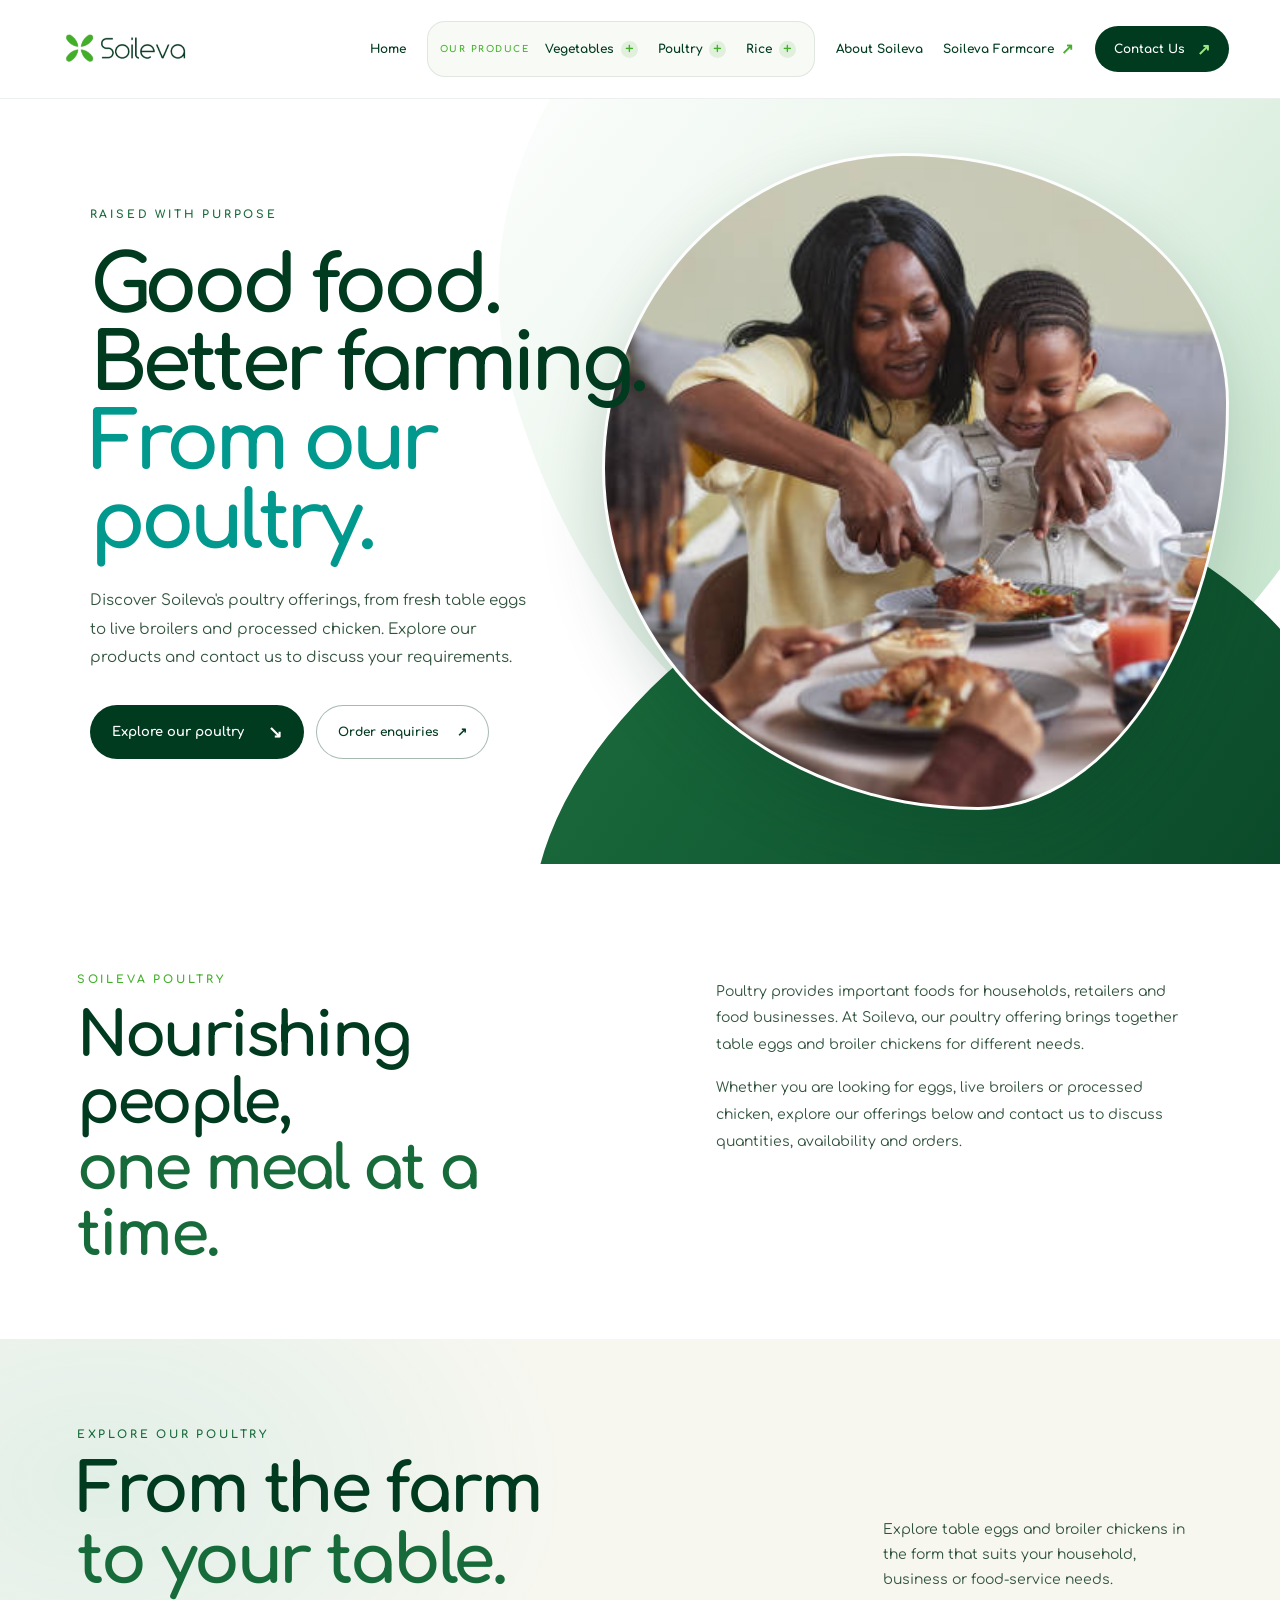
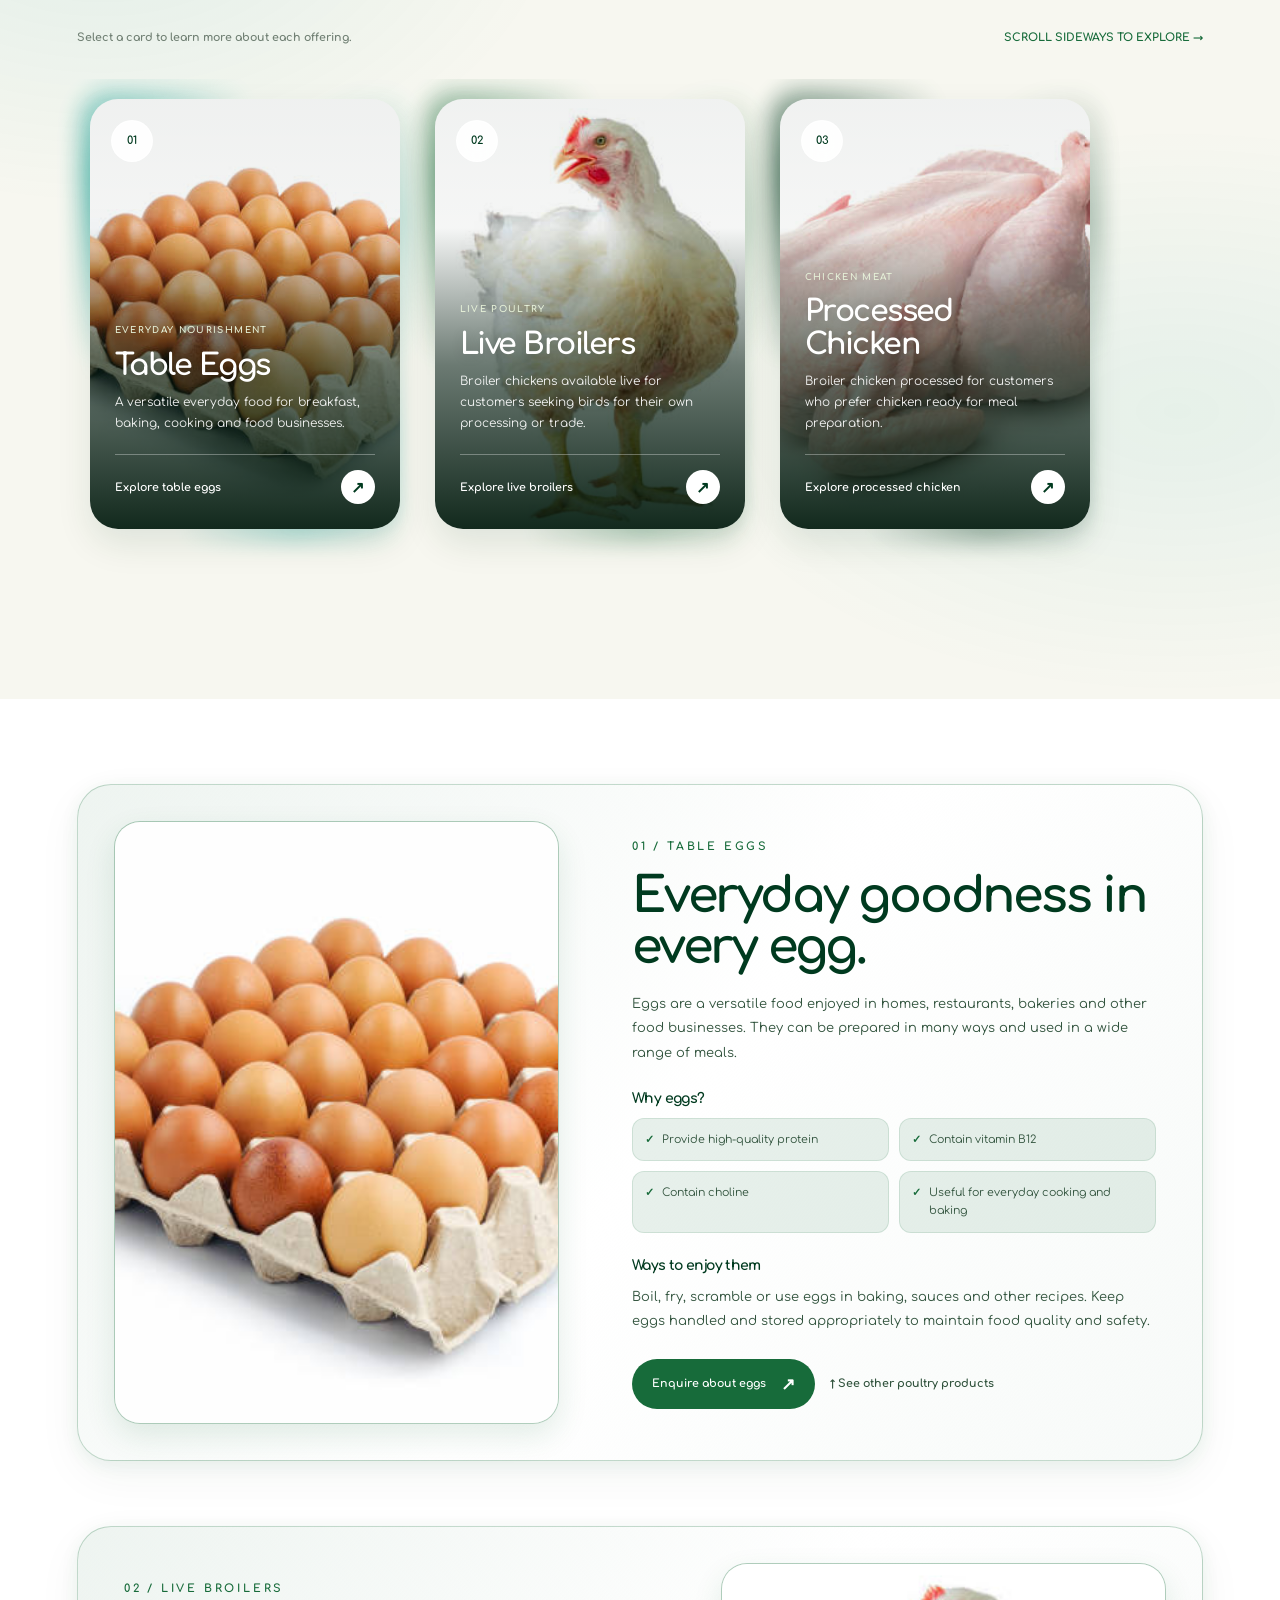
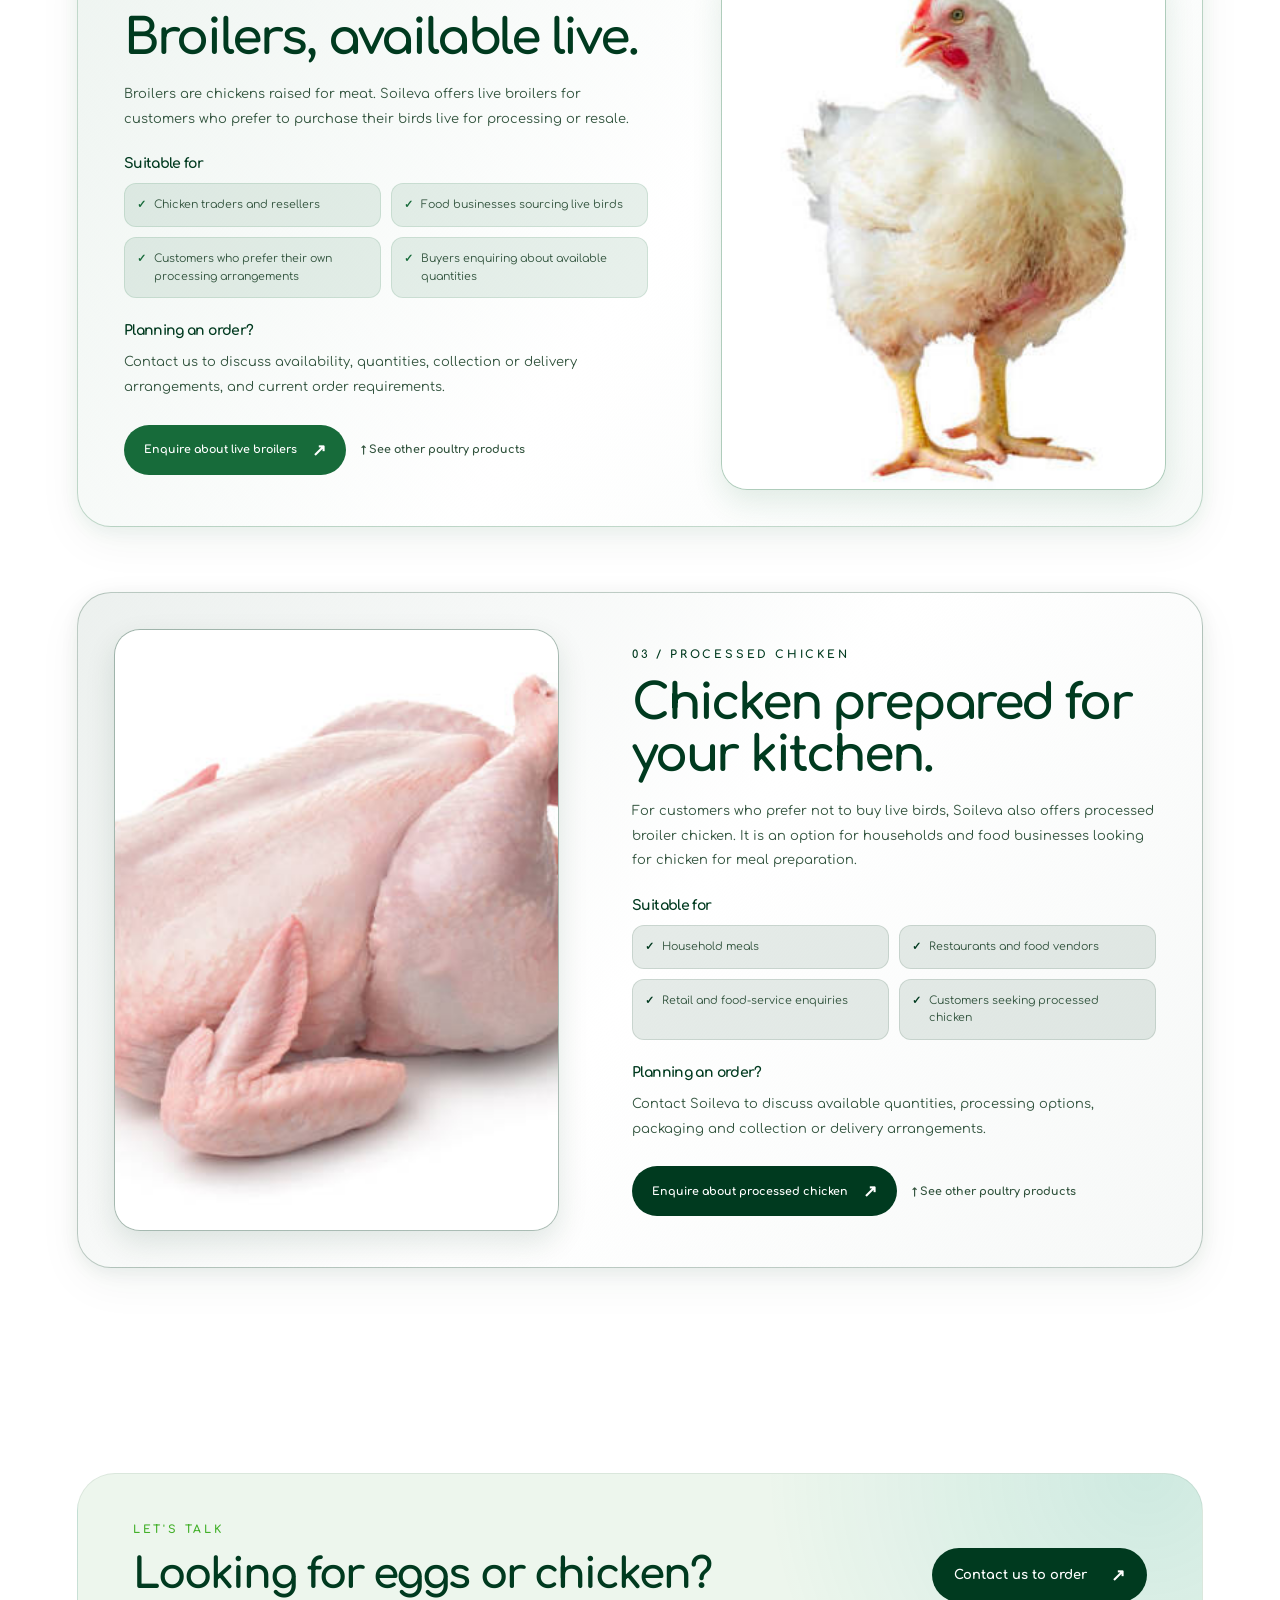
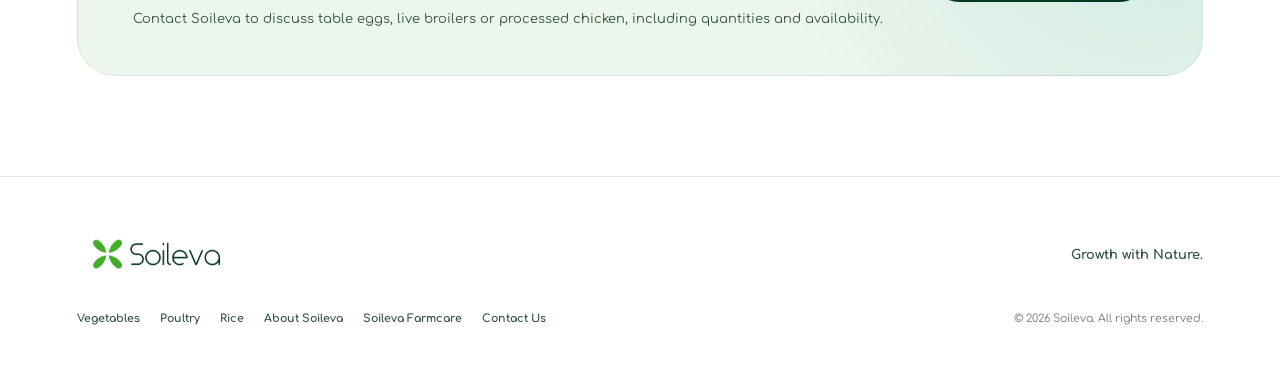
==== commit 077f167e: "Update poultry.html" ====
--- a/poultry.html
+++ b/poultry.html
@@ -36,105 +36,123 @@
 
     /* ========================================
        POULTRY HERO
+       SOILEVA GREEN, WHITE & DARK GREEN
     ======================================== */
 
     .poultry-hero {
       position: relative;
       display: flex;
       align-items: center;
-      min-height: 650px;
+      min-height: 700px;
       padding: 90px max(7%, calc((100% - 1280px) / 2));
       overflow: hidden;
       isolation: isolate;
-      background: #f4f0df;
+      background: #ffffff;
     }
 
     .poultry-hero::before {
       position: absolute;
       z-index: -3;
-      top: -210px;
+      top: -230px;
       right: -130px;
-      width: 790px;
-      height: 790px;
+      width: 900px;
+      height: 900px;
       content: "";
       border-radius: 48% 52% 63% 37% / 44% 39% 61% 56%;
-      background: linear-gradient(145deg, #fff9e7, #e5d5a9);
+      background: linear-gradient(
+        145deg,
+        #ffffff 5%,
+        #e5f3e8 52%,
+        #b9dfc2 100%
+      );
       transform: rotate(-16deg);
     }
 
     .poultry-hero::after {
       position: absolute;
       z-index: -2;
-      right: -90px;
-      bottom: -350px;
-      width: 760px;
-      height: 650px;
+      right: -100px;
+      bottom: -370px;
+      width: 850px;
+      height: 700px;
       content: "";
       border-radius: 60% 40% 35% 65% / 45% 55% 45% 55%;
-      background: linear-gradient(145deg, #17633b, #003a1f);
-      opacity: 0.97;
+      background: linear-gradient(
+        145deg,
+        #176b3a,
+        #003a1f
+      );
+      opacity: 0.98;
       transform: rotate(-20deg);
     }
 
     .poultry-hero .hero-colour-shape {
       position: absolute;
       z-index: -1;
-      top: 110px;
-      right: 16%;
-      width: 180px;
-      height: 250px;
+      top: 85px;
+      right: 24%;
+      width: 190px;
+      height: 280px;
       border-radius: 75% 25% 65% 35% / 45% 55% 45% 55%;
-      background: rgba(255, 255, 255, 0.45);
+      background: rgba(1, 153, 142, 0.19);
       transform: rotate(32deg);
     }
+
+    /* Larger hero image */
 
     .poultry-hero .hero-image-placeholder {
       position: absolute;
       z-index: -1;
-      top: 11%;
-      right: 8%;
-      width: 40%;
-      height: 77%;
+      top: 7%;
+      right: 4%;
+      width: 49%;
+      height: 86%;
       overflow: hidden;
-      border: 1px solid rgba(255, 255, 255, 0.75);
+      border: 3px solid rgba(255, 255, 255, 0.88);
       border-radius: 48% 52% 40% 60% / 48% 38% 62% 52%;
-      background: rgba(255, 255, 255, 0.15);
+      background: #e5f3e8;
+      box-shadow: 0 25px 65px rgba(0, 58, 31, 0.18);
     }
 
     .poultry-hero .hero-image-placeholder img {
+      display: block;
       width: 100%;
       height: 100%;
       object-fit: cover;
+      object-position: center;
     }
 
     .poultry-hero .poultry-hero-content {
       position: relative;
       z-index: 2;
+      width: 55%;
       max-width: 660px;
+      padding: 15px 0;
     }
 
     .poultry-hero-content .eyebrow {
       display: inline-block;
       margin-bottom: 24px;
-      color: #785c23;
+      color: #176b3a;
     }
 
     .poultry-hero-content h1 {
       margin: 0 0 25px;
-      font-size: clamp(48px, 6.5vw, 86px);
+      color: #003a1f;
+      font-size: clamp(48px, 6.2vw, 82px);
       font-weight: 900;
       line-height: 0.99;
       letter-spacing: -0.06em;
     }
 
     .poultry-hero-content h1 span {
-      color: #785c23;
+      color: #01998e;
     }
 
     .poultry-hero-content p {
-      max-width: 465px;
+      max-width: 440px;
       margin-bottom: 32px;
-      color: #4d4939;
+      color: #31533d;
       font-size: 15px;
       line-height: 1.9;
     }
@@ -151,8 +169,9 @@
       justify-content: center;
       gap: 18px;
       padding: 16px 21px;
-      border: 1px solid rgba(0, 58, 31, 0.3);
+      border: 1px solid rgba(0, 58, 31, 0.35);
       border-radius: 100px;
+      background: #ffffff;
       color: #003a1f;
       font-size: 12px;
       font-weight: 800;
@@ -160,7 +179,7 @@
     }
 
     .poultry-hero .button-outline:hover {
-      background: #ffffff;
+      background: #e5f3e8;
       transform: translateY(-3px);
     }
 
@@ -188,7 +207,7 @@
     }
 
     .poultry-intro h2 span {
-      color: #17633b;
+      color: #176b3a;
     }
 
     .poultry-intro-copy {
@@ -211,8 +230,16 @@
       padding: 85px 0 105px;
       overflow: hidden;
       background:
-        radial-gradient(ellipse at 8% 15%, rgba(224, 201, 143, 0.18), transparent 28%),
-        radial-gradient(ellipse at 92% 70%, rgba(1, 153, 142, 0.07), transparent 30%),
+        radial-gradient(
+          ellipse at 8% 15%,
+          rgba(1, 153, 142, 0.09),
+          transparent 28%
+        ),
+        radial-gradient(
+          ellipse at 92% 70%,
+          rgba(1, 153, 142, 0.07),
+          transparent 30%
+        ),
         #f7f7f0;
     }
 
@@ -221,11 +248,11 @@
     }
 
     .poultry-collection .section-heading h2 span {
-      color: #17633b;
+      color: #176b3a;
     }
 
     .poultry-collection .eyebrow-green {
-      color: #17633b;
+      color: #176b3a;
     }
 
     .poultry-collection .collection-guide {
@@ -240,7 +267,7 @@
     }
 
     .poultry-collection .collection-guide span:last-child {
-      color: #17633b;
+      color: #176b3a;
     }
 
     /* ========================================
@@ -492,12 +519,12 @@
     ======================================== */
 
     .card-eggs {
-      --poultry-colour: 214, 183, 112;
+      --poultry-colour: 1, 153, 142;
       --poultry-glow: 0.32;
     }
 
     .card-live-broilers {
-      --poultry-colour: 23, 99, 59;
+      --poultry-colour: 23, 107, 58;
       --poultry-glow: 0.34;
     }
 
@@ -516,8 +543,8 @@
     }
 
     .poultry-detail {
-      --detail-colour: #17633b;
-      --detail-rgb: 23, 99, 59;
+      --detail-colour: #176b3a;
+      --detail-rgb: 23, 107, 58;
 
       display: grid;
       grid-template-columns: 0.9fr 1.1fr;
@@ -664,16 +691,16 @@
       color: var(--detail-colour);
     }
 
-    /* Egg-specific warm identity */
+    /* Product detail colours */
 
     #eggs {
-      --detail-colour: #8b6a2b;
-      --detail-rgb: 214, 183, 112;
+      --detail-colour: #176b3a;
+      --detail-rgb: 23, 107, 58;
     }
 
     #live-broilers {
-      --detail-colour: #17633b;
-      --detail-rgb: 23, 99, 59;
+      --detail-colour: #176b3a;
+      --detail-rgb: 23, 107, 58;
     }
 
     #processed-chicken {
@@ -694,29 +721,43 @@
       background:
         radial-gradient(
           circle at 95% 0%,
-          rgba(214, 183, 112, 0.20),
+          rgba(1, 153, 142, 0.13),
           transparent 35%
         ),
-        #f4f5e9;
+        #edf6ed;
     }
 
     /* ========================================
-       RESPONSIVE
+       RESPONSIVE: TABLETS
     ======================================== */
 
     @media (max-width: 900px) {
       .poultry-hero {
-        min-height: 600px;
+        min-height: 650px;
         padding: 75px 6%;
       }
 
+      .poultry-hero::before {
+        right: -200px;
+        width: 780px;
+        height: 780px;
+      }
+
+      .poultry-hero::after {
+        right: -180px;
+        bottom: -330px;
+      }
+
       .poultry-hero .hero-image-placeholder {
-        right: -8%;
-        width: 55%;
-        opacity: 0.6;
-      }
-
-      .poultry-hero-content {
+        top: 12%;
+        right: -5%;
+        width: 53%;
+        height: 74%;
+        opacity: 0.78;
+      }
+
+      .poultry-hero .poultry-hero-content {
+        width: 60%;
         max-width: 570px;
       }
 
@@ -748,6 +789,10 @@
       }
     }
 
+    /* ========================================
+       RESPONSIVE: MOBILE
+    ======================================== */
+
     @media (max-width: 600px) {
       .brand-logo {
         width: 125px;
@@ -758,43 +803,29 @@
       }
 
       .poultry-hero {
-        min-height: 660px;
-        padding: 75px 7%;
+        min-height: 790px;
+        padding: 65px 7% 35px;
         align-items: flex-start;
       }
 
       .poultry-hero::before {
-        top: 180px;
-        right: -250px;
-        width: 600px;
-        height: 600px;
+        top: 120px;
+        right: -230px;
+        width: 650px;
+        height: 650px;
       }
 
       .poultry-hero::after {
-        right: -240px;
-        bottom: -280px;
-        width: 580px;
-        height: 480px;
-      }
-
-      .poultry-hero .hero-image-placeholder {
-        top: auto;
-        right: -15px;
-        bottom: 25px;
-        width: 58%;
-        height: 38%;
-        opacity: 0.65;
-      }
-
-      .poultry-hero .hero-colour-shape {
-        top: 350px;
-        right: 30%;
-        width: 100px;
-        height: 150px;
-      }
-
-      .poultry-hero-content {
+        right: -200px;
+        bottom: -260px;
+        width: 650px;
+        height: 500px;
+      }
+
+      .poultry-hero .poultry-hero-content {
+        width: 100%;
         max-width: 100%;
+        padding: 0;
       }
 
       .poultry-hero-content .eyebrow {
@@ -802,11 +833,13 @@
       }
 
       .poultry-hero-content h1 {
-        font-size: clamp(45px, 12vw, 65px);
+        max-width: 440px;
+        font-size: clamp(43px, 11.5vw, 62px);
       }
 
       .poultry-hero-content p {
-        max-width: 330px;
+        max-width: 350px;
+        margin-bottom: 24px;
         font-size: 13px;
         line-height: 1.8;
       }
@@ -814,6 +847,33 @@
       .poultry-hero .hero-actions {
         align-items: flex-start;
         flex-direction: column;
+        gap: 10px;
+      }
+
+      /* Larger mobile hero photograph */
+
+      .poultry-hero .hero-image-placeholder {
+        top: auto;
+        right: 5%;
+        bottom: 25px;
+        width: 78%;
+        height: 39%;
+        border-width: 3px;
+        border-radius: 48% 52% 40% 60% / 48% 38% 62% 52%;
+        opacity: 1;
+      }
+
+      .poultry-hero .hero-image-placeholder img {
+        object-position: center;
+      }
+
+      .poultry-hero .hero-colour-shape {
+        top: auto;
+        right: 58%;
+        bottom: 100px;
+        width: 100px;
+        height: 150px;
+        background: rgba(1, 153, 142, 0.24);
       }
 
       .poultry-intro {
@@ -953,6 +1013,10 @@
         padding-bottom: 70px;
       }
     }
+
+    /* ========================================
+       REDUCED MOTION
+    ======================================== */
 
     @media (prefers-reduced-motion: reduce) {
       .poultry-card,
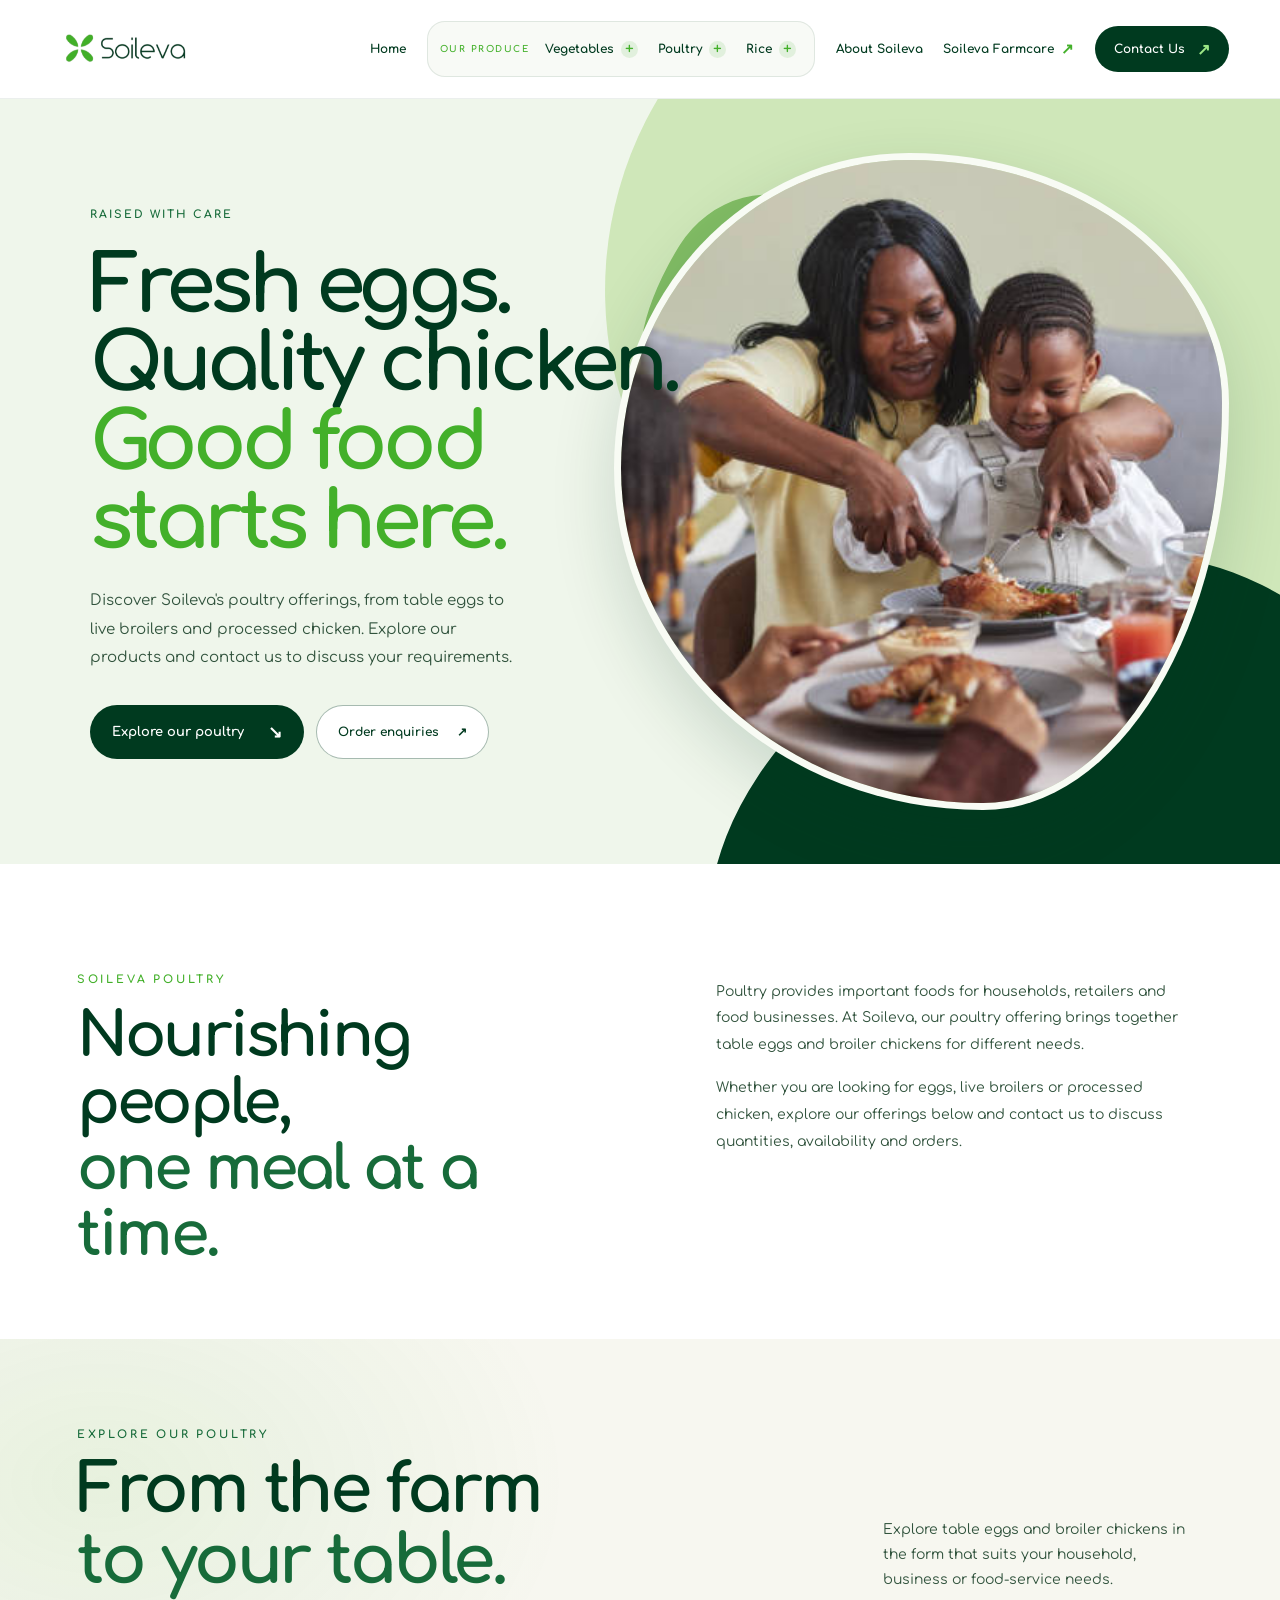
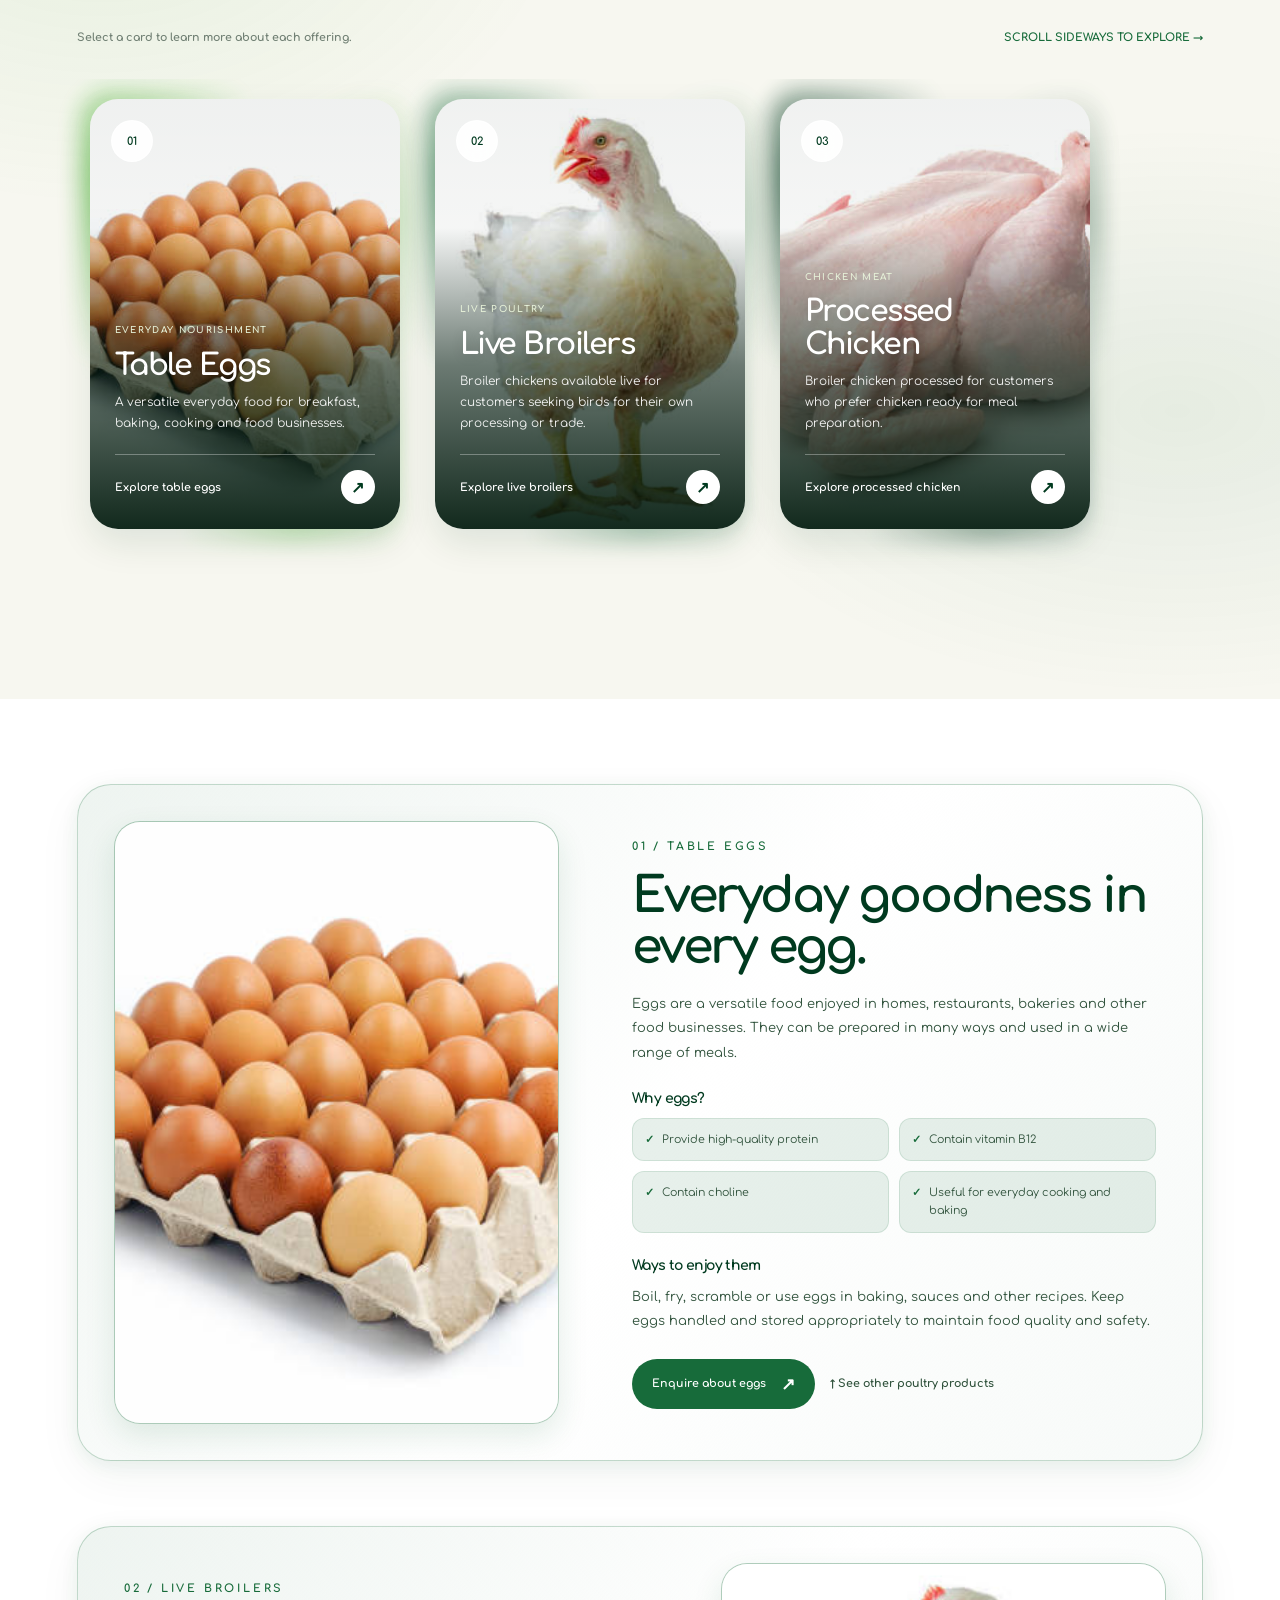
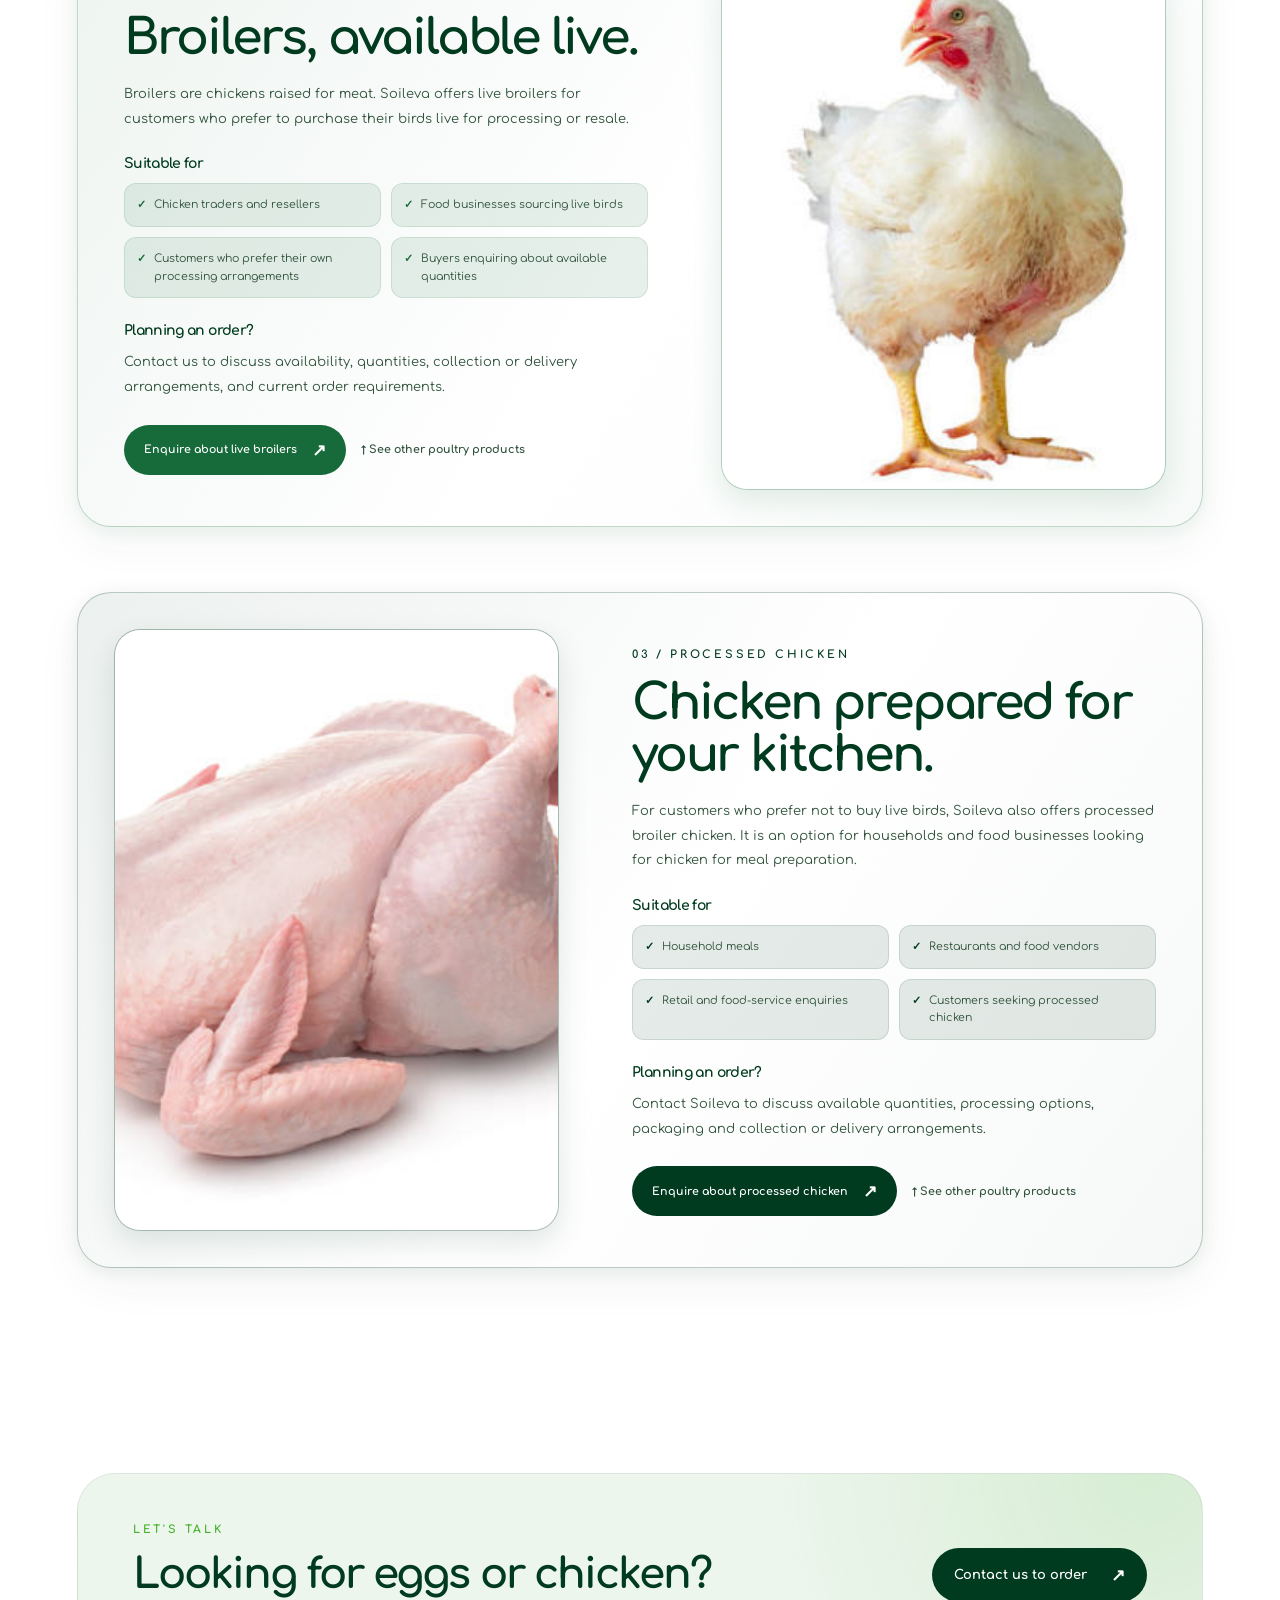
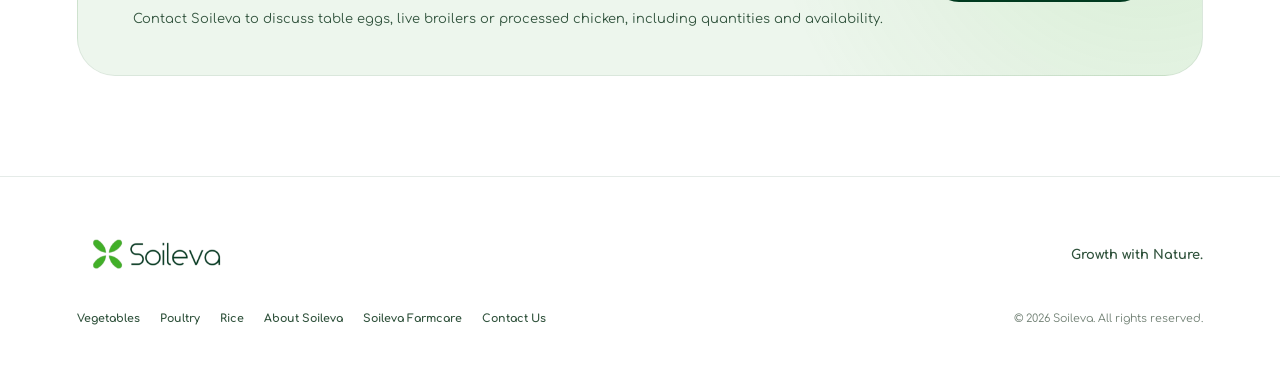
==== commit c6acf787: "Update poultry.html" ====
--- a/poultry.html
+++ b/poultry.html
@@ -1,23 +1,12 @@
-<!DOCTYPE html>
-<html lang="en">
+<!DOCTYPE html><html lang="en">
 <head>
   <meta charset="UTF-8">
-  <meta name="viewport" content="width=device-width, initial-scale=1.0">
-
-  <title>Fresh Eggs & Chicken | Soileva — Growth with Nature</title>
-
-  <meta name="description"
-        content="Explore Soileva Poultry for table eggs, live broiler chickens and processed chicken. Contact us to discuss orders, quantities and availability.">
-
-  <meta name="theme-color" content="#003a1f">
-
-  <link rel="preconnect" href="https://fonts.googleapis.com">
+  <meta name="viewport" content="width=device-width, initial-scale=1.0">  <title>Fresh Eggs & Chicken | Soileva — Growth with Nature</title><meta name="description"
+content="Explore Soileva Poultry for table eggs, live broiler chickens and processed chicken. Contact us to discuss orders, quantities and availability.">
+
+  <meta name="theme-color" content="#003a1f">  <link rel="preconnect" href="https://fonts.googleapis.com">
   <link rel="preconnect" href="https://fonts.gstatic.com" crossorigin>
-  <link href="https://fonts.googleapis.com/css2?family=Comfortaa:wght@300;400;500;600;700&display=swap" rel="stylesheet">
-
-  <link rel="stylesheet" href="style.css">
-
-  <style>
+  <link href="https://fonts.googleapis.com/css2?family=Comfortaa:wght@300;400;500;600;700&display=swap" rel="stylesheet">  <link rel="stylesheet" href="style.css">  <style>
     /* ========================================
        BRAND LOGO
     ======================================== */
@@ -36,82 +25,70 @@
 
     /* ========================================
        POULTRY HERO
-       SOILEVA GREEN, WHITE & DARK GREEN
+       FRESH GREEN, DARK GREEN & WHITE
     ======================================== */
 
     .poultry-hero {
       position: relative;
       display: flex;
       align-items: center;
-      min-height: 700px;
+      min-height: 690px;
       padding: 90px max(7%, calc((100% - 1280px) / 2));
       overflow: hidden;
       isolation: isolate;
-      background: #ffffff;
+      background: #eff6eb;
     }
 
     .poultry-hero::before {
       position: absolute;
       z-index: -3;
-      top: -230px;
-      right: -130px;
-      width: 900px;
-      height: 900px;
+      top: -190px;
+      right: -120px;
+      width: 780px;
+      height: 850px;
       content: "";
       border-radius: 48% 52% 63% 37% / 44% 39% 61% 56%;
-      background: linear-gradient(
-        145deg,
-        #ffffff 5%,
-        #e5f3e8 52%,
-        #b9dfc2 100%
-      );
-      transform: rotate(-16deg);
+      background: #cfe7b9;
+      transform: rotate(-18deg);
     }
 
     .poultry-hero::after {
       position: absolute;
       z-index: -2;
-      right: -100px;
-      bottom: -370px;
-      width: 850px;
-      height: 700px;
+      right: -180px;
+      bottom: -360px;
+      width: 750px;
+      height: 650px;
       content: "";
       border-radius: 60% 40% 35% 65% / 45% 55% 45% 55%;
-      background: linear-gradient(
-        145deg,
-        #176b3a,
-        #003a1f
-      );
-      opacity: 0.98;
-      transform: rotate(-20deg);
+      background: #003a1f;
+      transform: rotate(-18deg);
     }
 
     .poultry-hero .hero-colour-shape {
       position: absolute;
       z-index: -1;
-      top: 85px;
-      right: 24%;
-      width: 190px;
-      height: 280px;
+      top: 75px;
+      right: 38%;
+      width: 130px;
+      height: 230px;
       border-radius: 75% 25% 65% 35% / 45% 55% 45% 55%;
-      background: rgba(1, 153, 142, 0.19);
+      background: #82bd65;
       transform: rotate(32deg);
     }
-
-    /* Larger hero image */
 
     .poultry-hero .hero-image-placeholder {
       position: absolute;
       z-index: -1;
       top: 7%;
       right: 4%;
-      width: 49%;
+      width: 48%;
       height: 86%;
       overflow: hidden;
-      border: 3px solid rgba(255, 255, 255, 0.88);
+      border: 7px solid rgba(255, 255, 255, 0.85);
       border-radius: 48% 52% 40% 60% / 48% 38% 62% 52%;
-      background: #e5f3e8;
-      box-shadow: 0 25px 65px rgba(0, 58, 31, 0.18);
+      background: #cfe7b9;
+      box-shadow: 0 25px 65px rgba(0, 58, 31, 0.16);
     }
 
     .poultry-hero .hero-image-placeholder img {
@@ -125,7 +102,7 @@
     .poultry-hero .poultry-hero-content {
       position: relative;
       z-index: 2;
-      width: 55%;
+      width: 56%;
       max-width: 660px;
       padding: 15px 0;
     }
@@ -134,6 +111,9 @@
       display: inline-block;
       margin-bottom: 24px;
       color: #176b3a;
+      font-size: 11px;
+      font-weight: 900;
+      letter-spacing: 2px;
     }
 
     .poultry-hero-content h1 {
@@ -146,7 +126,7 @@
     }
 
     .poultry-hero-content h1 span {
-      color: #01998e;
+      color: #43b02a;
     }
 
     .poultry-hero-content p {
@@ -179,7 +159,7 @@
     }
 
     .poultry-hero .button-outline:hover {
-      background: #e5f3e8;
+      background: #cfe7b9;
       transform: translateY(-3px);
     }
 
@@ -232,12 +212,12 @@
       background:
         radial-gradient(
           ellipse at 8% 15%,
-          rgba(1, 153, 142, 0.09),
+          rgba(67, 176, 42, 0.09),
           transparent 28%
         ),
         radial-gradient(
           ellipse at 92% 70%,
-          rgba(1, 153, 142, 0.07),
+          rgba(23, 107, 58, 0.08),
           transparent 30%
         ),
         #f7f7f0;
@@ -307,7 +287,7 @@
     ======================================== */
 
     .poultry-card {
-      --poultry-colour: 23, 99, 59;
+      --poultry-colour: 23, 107, 58;
       --poultry-glow: 0.25;
 
       position: relative;
@@ -514,12 +494,10 @@
       background: #e7f2d9;
     }
 
-    /* ========================================
-       CARD COLOUR IDENTITIES
-    ======================================== */
+    /* CARD COLOUR IDENTITIES */
 
     .card-eggs {
-      --poultry-colour: 1, 153, 142;
+      --poultry-colour: 67, 176, 42;
       --poultry-glow: 0.32;
     }
 
@@ -691,7 +669,7 @@
       color: var(--detail-colour);
     }
 
-    /* Product detail colours */
+    /* PRODUCT DETAIL COLOURS */
 
     #eggs {
       --detail-colour: #176b3a;
@@ -721,7 +699,7 @@
       background:
         radial-gradient(
           circle at 95% 0%,
-          rgba(1, 153, 142, 0.13),
+          rgba(67, 176, 42, 0.13),
           transparent 35%
         ),
         #edf6ed;
@@ -753,7 +731,6 @@
         right: -5%;
         width: 53%;
         height: 74%;
-        opacity: 0.78;
       }
 
       .poultry-hero .poultry-hero-content {
@@ -803,13 +780,13 @@
       }
 
       .poultry-hero {
-        min-height: 790px;
-        padding: 65px 7% 35px;
+        min-height: 800px;
+        padding: 60px 7% 30px;
         align-items: flex-start;
       }
 
       .poultry-hero::before {
-        top: 120px;
+        top: 180px;
         right: -230px;
         width: 650px;
         height: 650px;
@@ -829,17 +806,18 @@
       }
 
       .poultry-hero-content .eyebrow {
-        margin-bottom: 20px;
+        margin-bottom: 18px;
       }
 
       .poultry-hero-content h1 {
         max-width: 440px;
         font-size: clamp(43px, 11.5vw, 62px);
+        line-height: 1.02;
       }
 
       .poultry-hero-content p {
         max-width: 350px;
-        margin-bottom: 24px;
+        margin-bottom: 22px;
         font-size: 13px;
         line-height: 1.8;
       }
@@ -850,17 +828,14 @@
         gap: 10px;
       }
 
-      /* Larger mobile hero photograph */
-
       .poultry-hero .hero-image-placeholder {
         top: auto;
         right: 5%;
         bottom: 25px;
-        width: 78%;
-        height: 39%;
-        border-width: 3px;
+        width: 82%;
+        height: 37%;
+        border-width: 4px;
         border-radius: 48% 52% 40% 60% / 48% 38% 62% 52%;
-        opacity: 1;
       }
 
       .poultry-hero .hero-image-placeholder img {
@@ -873,7 +848,7 @@
         bottom: 100px;
         width: 100px;
         height: 150px;
-        background: rgba(1, 153, 142, 0.24);
+        background: #82bd65;
       }
 
       .poultry-intro {
@@ -1027,545 +1002,524 @@
         transition: none;
       }
     }
-  </style>
-</head>
-
-<body>
-
-  <!-- SHARED NAVIGATION -->
-
-  <header class="site-header">
-
-    <a href="index.html" class="brand" aria-label="Soileva homepage">
+  </style></head><body>  <!-- SHARED NAVIGATION -->  <header class="site-header"><a href="index.html" class="brand" aria-label="Soileva homepage">
+  <img
+    src="images/soileva-logo.png"
+    alt="Soileva — Growth with Nature"
+    class="brand-logo">
+</a>
+
+<button
+  class="menu-toggle"
+  id="menuToggle"
+  type="button"
+  aria-label="Open navigation"
+  aria-expanded="false"
+  aria-controls="mainNav">
+  <span></span>
+  <span></span>
+</button>
+
+<nav class="main-nav" id="mainNav" aria-label="Main navigation">
+
+  <a class="nav-home" href="index.html">Home</a>
+
+  <div class="nav-produce">
+
+    <span class="nav-section-label">OUR PRODUCE</span>
+
+    <div class="nav-dropdown">
+
+      <button
+        class="dropdown-toggle"
+        type="button"
+        aria-expanded="false"
+        aria-controls="vegetablesDropdown">
+        <span>Vegetables</span>
+        <span class="dropdown-icon" aria-hidden="true">+</span>
+      </button>
+
+      <div class="dropdown-menu" id="vegetablesDropdown">
+        <a href="vegetables.html">All Vegetables</a>
+        <a href="vegetables.html#cabbage">Cabbage</a>
+        <a href="vegetables.html#cabbage-purple">Red Cabbage</a>
+        <a href="vegetables.html#cucumber">Cucumber</a>
+        <a href="vegetables.html#peppers">Peppers</a>
+        <a href="vegetables.html#watermelon">Watermelon</a>
+      </div>
+
+    </div>
+
+    <div class="nav-dropdown">
+
+      <button
+        class="dropdown-toggle"
+        type="button"
+        aria-expanded="false"
+        aria-controls="poultryDropdown">
+        <span>Poultry</span>
+        <span class="dropdown-icon" aria-hidden="true">+</span>
+      </button>
+
+      <div class="dropdown-menu" id="poultryDropdown">
+        <a href="poultry.html">All Poultry</a>
+        <a href="poultry.html#eggs">Table Eggs</a>
+        <a href="poultry.html#live-broilers">Live Broilers</a>
+        <a href="poultry.html#processed-chicken">Processed Chicken</a>
+      </div>
+
+    </div>
+
+    <div class="nav-dropdown">
+
+      <button
+        class="dropdown-toggle"
+        type="button"
+        aria-expanded="false"
+        aria-controls="riceDropdown">
+        <span>Rice</span>
+        <span class="dropdown-icon" aria-hidden="true">+</span>
+      </button>
+
+      <div class="dropdown-menu" id="riceDropdown">
+        <a href="rice.html">Rice Overview</a>
+        <a href="rice.html#cultivation">Rice Cultivation</a>
+        <a href="rice.html#sourcing">Rice Sourcing</a>
+      </div>
+
+    </div>
+
+  </div>
+
+  <a class="nav-link" href="about.html">About Soileva</a>
+
+  <a class="nav-link nav-farmcare" href="farmcare.html">
+    Soileva Farmcare
+    <span class="nav-external" aria-hidden="true">↗</span>
+  </a>
+
+  <a class="nav-contact" href="contact.html">
+    Contact Us <span aria-hidden="true">↗</span>
+  </a>
+
+</nav>
+
+  </header>  <main><!-- HERO -->
+
+<section class="poultry-hero" aria-labelledby="poultryHeroTitle">
+
+  <div class="hero-colour-shape" aria-hidden="true"></div>
+
+  <div class="hero-image-placeholder">
+    <img
+      src="images/poultry-hero.jpg"
+      alt="Poultry farming at Soileva">
+  </div>
+
+  <div class="poultry-hero-content">
+
+    <span class="eyebrow">RAISED WITH CARE</span>
+
+    <h1 id="poultryHeroTitle">
+      Fresh eggs.<br>
+      Quality chicken.<br>
+      <span>Good food starts here.</span>
+    </h1>
+
+    <p>
+      Discover Soileva's poultry offerings, from table eggs
+      to live broilers and processed chicken. Explore our products
+      and contact us to discuss your requirements.
+    </p>
+
+    <div class="hero-actions">
+
+      <a href="#all-poultry" class="button button-green">
+        Explore our poultry <span>↘</span>
+      </a>
+
+      <a href="contact.html" class="button-outline">
+        Order enquiries <span>↗</span>
+      </a>
+
+    </div>
+
+  </div>
+
+</section>
+
+<!-- INTRODUCTION -->
+
+<section class="poultry-intro section-padding">
+
+  <div class="poultry-intro-grid">
+
+    <div>
+      <span class="eyebrow eyebrow-green">SOILEVA POULTRY</span>
+
+      <h2>
+        Nourishing people,<br>
+        <span>one meal at a time.</span>
+      </h2>
+    </div>
+
+    <div class="poultry-intro-copy">
+
+      <p>
+        Poultry provides important foods for households, retailers
+        and food businesses. At Soileva, our poultry offering brings
+        together table eggs and broiler chickens for different needs.
+      </p>
+
+      <p>
+        Whether you are looking for eggs, live broilers or processed
+        chicken, explore our offerings below and contact us to discuss
+        quantities, availability and orders.
+      </p>
+
+    </div>
+
+  </div>
+
+</section>
+
+<!-- POULTRY COLLECTION -->
+
+<section class="poultry-collection" id="all-poultry">
+
+  <div class="section-heading">
+
+    <div>
+      <span class="eyebrow eyebrow-green">EXPLORE OUR POULTRY</span>
+      <h2>
+        From the farm<br>
+        <span>to your table.</span>
+      </h2>
+    </div>
+
+    <p>
+      Explore table eggs and broiler chickens in the form that suits
+      your household, business or food-service needs.
+    </p>
+
+  </div>
+
+  <div class="collection-guide">
+    <span>Select a card to learn more about each offering.</span>
+    <span>SCROLL SIDEWAYS TO EXPLORE →</span>
+  </div>
+
+  <div class="poultry-card-track" aria-label="Soileva poultry collection">
+
+    <!-- 01 TABLE EGGS -->
+
+    <a href="#eggs" class="poultry-card card-eggs">
+
+      <div class="poultry-card-image">
+        <img
+          src="images/table-eggs.jpg"
+          alt="Fresh table eggs"
+          loading="lazy">
+      </div>
+
+      <span class="poultry-card-number">01</span>
+
+      <div class="poultry-card-body">
+        <span class="poultry-card-category">EVERYDAY NOURISHMENT</span>
+        <h3>Table Eggs</h3>
+        <p>
+          A versatile everyday food for breakfast, baking,
+          cooking and food businesses.
+        </p>
+        <span class="poultry-card-link">
+          Explore table eggs <span>↗</span>
+        </span>
+      </div>
+
+    </a>
+
+    <!-- 02 LIVE BROILERS -->
+
+    <a href="#live-broilers" class="poultry-card card-live-broilers">
+
+      <div class="poultry-card-image">
+        <img
+          src="images/live-broilers.jpg"
+          alt="Live broiler chickens"
+          loading="lazy">
+      </div>
+
+      <span class="poultry-card-number">02</span>
+
+      <div class="poultry-card-body">
+        <span class="poultry-card-category">LIVE POULTRY</span>
+        <h3>Live Broilers</h3>
+        <p>
+          Broiler chickens available live for customers
+          seeking birds for their own processing or trade.
+        </p>
+        <span class="poultry-card-link">
+          Explore live broilers <span>↗</span>
+        </span>
+      </div>
+
+    </a>
+
+    <!-- 03 PROCESSED CHICKEN -->
+
+    <a href="#processed-chicken" class="poultry-card card-processed-chicken">
+
+      <div class="poultry-card-image">
+        <img
+          src="images/processed-chicken.jpg"
+          alt="Processed chicken prepared for cooking"
+          loading="lazy">
+      </div>
+
+      <span class="poultry-card-number">03</span>
+
+      <div class="poultry-card-body">
+        <span class="poultry-card-category">CHICKEN MEAT</span>
+        <h3>Processed Chicken</h3>
+        <p>
+          Broiler chicken processed for customers who prefer
+          chicken ready for meal preparation.
+        </p>
+        <span class="poultry-card-link">
+          Explore processed chicken <span>↗</span>
+        </span>
+      </div>
+
+    </a>
+
+  </div>
+
+</section>
+
+<!-- POULTRY DETAILS -->
+
+<section class="poultry-details" aria-label="Poultry product information">
+
+  <!-- 01 TABLE EGGS -->
+
+  <article class="poultry-detail" id="eggs">
+
+    <div class="poultry-detail-image">
       <img
-        src="images/soileva-logo.png"
-        alt="Soileva — Growth with Nature"
-        class="brand-logo">
+        src="images/table-eggs.jpg"
+        alt="Table eggs ready for sale"
+        loading="lazy">
+    </div>
+
+    <div class="poultry-detail-copy">
+
+      <span class="eyebrow">01 / TABLE EGGS</span>
+
+      <h2>Everyday goodness in every egg.</h2>
+
+      <p>
+        Eggs are a versatile food enjoyed in homes, restaurants,
+        bakeries and other food businesses. They can be prepared
+        in many ways and used in a wide range of meals.
+      </p>
+
+      <h3 class="poultry-benefit-heading">Why eggs?</h3>
+
+      <ul class="poultry-benefit-list">
+        <li>Provide high-quality protein</li>
+        <li>Contain vitamin B12</li>
+        <li>Contain choline</li>
+        <li>Useful for everyday cooking and baking</li>
+      </ul>
+
+      <h3 class="poultry-benefit-heading">Ways to enjoy them</h3>
+
+      <p>
+        Boil, fry, scramble or use eggs in baking, sauces
+        and other recipes. Keep eggs handled and stored
+        appropriately to maintain food quality and safety.
+      </p>
+
+      <div class="poultry-detail-actions">
+
+        <a href="contact.html" class="button button-green">
+          Enquire about eggs <span>↗</span>
+        </a>
+
+        <a href="#all-poultry" class="poultry-back-to-collection">
+          ↑ See other poultry products
+        </a>
+
+      </div>
+
+    </div>
+
+  </article>
+
+  <!-- 02 LIVE BROILERS -->
+
+  <article class="poultry-detail" id="live-broilers">
+
+    <div class="poultry-detail-image">
+      <img
+        src="images/live-broilers.jpg"
+        alt="Live broiler chickens"
+        loading="lazy">
+    </div>
+
+    <div class="poultry-detail-copy">
+
+      <span class="eyebrow">02 / LIVE BROILERS</span>
+
+      <h2>Broilers, available live.</h2>
+
+      <p>
+        Broilers are chickens raised for meat. Soileva offers
+        live broilers for customers who prefer to purchase
+        their birds live for processing or resale.
+      </p>
+
+      <h3 class="poultry-benefit-heading">Suitable for</h3>
+
+      <ul class="poultry-benefit-list">
+        <li>Chicken traders and resellers</li>
+        <li>Food businesses sourcing live birds</li>
+        <li>Customers who prefer their own processing arrangements</li>
+        <li>Buyers enquiring about available quantities</li>
+      </ul>
+
+      <h3 class="poultry-benefit-heading">Planning an order?</h3>
+
+      <p>
+        Contact us to discuss availability, quantities,
+        collection or delivery arrangements, and current
+        order requirements.
+      </p>
+
+      <div class="poultry-detail-actions">
+
+        <a href="contact.html" class="button button-green">
+          Enquire about live broilers <span>↗</span>
+        </a>
+
+        <a href="#all-poultry" class="poultry-back-to-collection">
+          ↑ See other poultry products
+        </a>
+
+      </div>
+
+    </div>
+
+  </article>
+
+  <!-- 03 PROCESSED CHICKEN -->
+
+  <article class="poultry-detail" id="processed-chicken">
+
+    <div class="poultry-detail-image">
+      <img
+        src="images/processed-chicken.jpg"
+        alt="Processed chicken ready for cooking"
+        loading="lazy">
+    </div>
+
+    <div class="poultry-detail-copy">
+
+      <span class="eyebrow">03 / PROCESSED CHICKEN</span>
+
+      <h2>Chicken prepared for your kitchen.</h2>
+
+      <p>
+        For customers who prefer not to buy live birds,
+        Soileva also offers processed broiler chicken.
+        It is an option for households and food businesses
+        looking for chicken for meal preparation.
+      </p>
+
+      <h3 class="poultry-benefit-heading">Suitable for</h3>
+
+      <ul class="poultry-benefit-list">
+        <li>Household meals</li>
+        <li>Restaurants and food vendors</li>
+        <li>Retail and food-service enquiries</li>
+        <li>Customers seeking processed chicken</li>
+      </ul>
+
+      <h3 class="poultry-benefit-heading">Planning an order?</h3>
+
+      <p>
+        Contact Soileva to discuss available quantities,
+        processing options, packaging and collection or
+        delivery arrangements.
+      </p>
+
+      <div class="poultry-detail-actions">
+
+        <a href="contact.html" class="button button-green">
+          Enquire about processed chicken <span>↗</span>
+        </a>
+
+        <a href="#all-poultry" class="poultry-back-to-collection">
+          ↑ See other poultry products
+        </a>
+
+      </div>
+
+    </div>
+
+  </article>
+
+</section>
+
+<!-- CONTACT -->
+
+<section class="contact-section poultry-contact section-padding" id="contact">
+
+  <div class="contact-pill">
+
+    <div class="contact-copy">
+
+      <span class="eyebrow eyebrow-green">LET'S TALK</span>
+
+      <h2>Looking for eggs or chicken?</h2>
+
+      <p>
+        Contact Soileva to discuss table eggs, live broilers
+        or processed chicken, including quantities and availability.
+      </p>
+
+    </div>
+
+    <a href="contact.html" class="button button-green">
+      Contact us to order <span>↗</span>
     </a>
 
-    <button
-      class="menu-toggle"
-      id="menuToggle"
-      type="button"
-      aria-label="Open navigation"
-      aria-expanded="false"
-      aria-controls="mainNav">
-      <span></span>
-      <span></span>
-    </button>
-
-    <nav class="main-nav" id="mainNav" aria-label="Main navigation">
-
-      <a class="nav-home" href="index.html">Home</a>
-
-      <div class="nav-produce">
-
-        <span class="nav-section-label">OUR PRODUCE</span>
-
-        <div class="nav-dropdown">
-
-          <button
-            class="dropdown-toggle"
-            type="button"
-            aria-expanded="false"
-            aria-controls="vegetablesDropdown">
-            <span>Vegetables</span>
-            <span class="dropdown-icon" aria-hidden="true">+</span>
-          </button>
-
-          <div class="dropdown-menu" id="vegetablesDropdown">
-            <a href="vegetables.html">All Vegetables</a>
-            <a href="vegetables.html#cabbage">Cabbage</a>
-            <a href="vegetables.html#cabbage-purple">Red Cabbage</a>
-            <a href="vegetables.html#cucumber">Cucumber</a>
-            <a href="vegetables.html#peppers">Peppers</a>
-            <a href="vegetables.html#watermelon">Watermelon</a>
-          </div>
-
-        </div>
-
-        <div class="nav-dropdown">
-
-          <button
-            class="dropdown-toggle"
-            type="button"
-            aria-expanded="false"
-            aria-controls="poultryDropdown">
-            <span>Poultry</span>
-            <span class="dropdown-icon" aria-hidden="true">+</span>
-          </button>
-
-          <div class="dropdown-menu" id="poultryDropdown">
-            <a href="poultry.html">All Poultry</a>
-            <a href="poultry.html#eggs">Table Eggs</a>
-            <a href="poultry.html#live-broilers">Live Broilers</a>
-            <a href="poultry.html#processed-chicken">Processed Chicken</a>
-          </div>
-
-        </div>
-
-        <div class="nav-dropdown">
-
-          <button
-            class="dropdown-toggle"
-            type="button"
-            aria-expanded="false"
-            aria-controls="riceDropdown">
-            <span>Rice</span>
-            <span class="dropdown-icon" aria-hidden="true">+</span>
-          </button>
-
-          <div class="dropdown-menu" id="riceDropdown">
-            <a href="rice.html">Rice Overview</a>
-            <a href="rice.html#cultivation">Rice Cultivation</a>
-            <a href="rice.html#sourcing">Rice Sourcing</a>
-          </div>
-
-        </div>
-
-      </div>
-
-      <a class="nav-link" href="about.html">About Soileva</a>
-
-      <a class="nav-link nav-farmcare" href="farmcare.html">
-        Soileva Farmcare
-        <span class="nav-external" aria-hidden="true">↗</span>
-      </a>
-
-      <a class="nav-contact" href="contact.html">
-        Contact Us <span aria-hidden="true">↗</span>
-      </a>
-
-    </nav>
-
-  </header>
-
-  <main>
-
-    <!-- HERO -->
-
-    <section class="poultry-hero" aria-labelledby="poultryHeroTitle">
-
-      <div class="hero-colour-shape" aria-hidden="true"></div>
-
-      <div class="hero-image-placeholder" aria-hidden="true">
-        <img src="images/poultry-hero.jpg" alt="">
-      </div>
-
-      <div class="poultry-hero-content">
-
-        <span class="eyebrow">RAISED WITH PURPOSE</span>
-
-        <h1 id="poultryHeroTitle">
-          Good food.<br>
-          Better farming.<br>
-          <span>From our poultry.</span>
-        </h1>
-
-        <p>
-          Discover Soileva's poultry offerings, from fresh table eggs
-          to live broilers and processed chicken. Explore our products
-          and contact us to discuss your requirements.
-        </p>
-
-        <div class="hero-actions">
-
-          <a href="#all-poultry" class="button button-green">
-            Explore our poultry <span>↘</span>
-          </a>
-
-          <a href="contact.html" class="button-outline">
-            Order enquiries <span>↗</span>
-          </a>
-
-        </div>
-
-      </div>
-
-    </section>
-
-    <!-- INTRODUCTION -->
-
-    <section class="poultry-intro section-padding">
-
-      <div class="poultry-intro-grid">
-
-        <div>
-          <span class="eyebrow eyebrow-green">SOILEVA POULTRY</span>
-
-          <h2>
-            Nourishing people,<br>
-            <span>one meal at a time.</span>
-          </h2>
-        </div>
-
-        <div class="poultry-intro-copy">
-
-          <p>
-            Poultry provides important foods for households, retailers
-            and food businesses. At Soileva, our poultry offering brings
-            together table eggs and broiler chickens for different needs.
-          </p>
-
-          <p>
-            Whether you are looking for eggs, live broilers or processed
-            chicken, explore our offerings below and contact us to discuss
-            quantities, availability and orders.
-          </p>
-
-        </div>
-
-      </div>
-
-    </section>
-
-    <!-- POULTRY COLLECTION -->
-
-    <section class="poultry-collection" id="all-poultry">
-
-      <div class="section-heading">
-
-        <div>
-          <span class="eyebrow eyebrow-green">EXPLORE OUR POULTRY</span>
-          <h2>
-            From the farm<br>
-            <span>to your table.</span>
-          </h2>
-        </div>
-
-        <p>
-          Explore table eggs and broiler chickens in the form that suits
-          your household, business or food-service needs.
-        </p>
-
-      </div>
-
-      <div class="collection-guide">
-        <span>Select a card to learn more about each offering.</span>
-        <span>SCROLL SIDEWAYS TO EXPLORE →</span>
-      </div>
-
-      <div class="poultry-card-track" aria-label="Soileva poultry collection">
-
-        <!-- 01 TABLE EGGS -->
-
-        <a href="#eggs" class="poultry-card card-eggs">
-
-          <div class="poultry-card-image">
-            <img
-              src="images/table-eggs.jpg"
-              alt="Fresh table eggs"
-              loading="lazy">
-          </div>
-
-          <span class="poultry-card-number">01</span>
-
-          <div class="poultry-card-body">
-            <span class="poultry-card-category">EVERYDAY NOURISHMENT</span>
-            <h3>Table Eggs</h3>
-            <p>
-              A versatile everyday food for breakfast, baking,
-              cooking and food businesses.
-            </p>
-            <span class="poultry-card-link">
-              Explore table eggs <span>↗</span>
-            </span>
-          </div>
-
-        </a>
-
-        <!-- 02 LIVE BROILERS -->
-
-        <a href="#live-broilers" class="poultry-card card-live-broilers">
-
-          <div class="poultry-card-image">
-            <img
-              src="images/live-broilers.jpg"
-              alt="Live broiler chickens"
-              loading="lazy">
-          </div>
-
-          <span class="poultry-card-number">02</span>
-
-          <div class="poultry-card-body">
-            <span class="poultry-card-category">LIVE POULTRY</span>
-            <h3>Live Broilers</h3>
-            <p>
-              Broiler chickens available live for customers
-              seeking birds for their own processing or trade.
-            </p>
-            <span class="poultry-card-link">
-              Explore live broilers <span>↗</span>
-            </span>
-          </div>
-
-        </a>
-
-        <!-- 03 PROCESSED CHICKEN -->
-
-        <a href="#processed-chicken" class="poultry-card card-processed-chicken">
-
-          <div class="poultry-card-image">
-            <img
-              src="images/processed-chicken.jpg"
-              alt="Processed chicken prepared for cooking"
-              loading="lazy">
-          </div>
-
-          <span class="poultry-card-number">03</span>
-
-          <div class="poultry-card-body">
-            <span class="poultry-card-category">CHICKEN MEAT</span>
-            <h3>Processed Chicken</h3>
-            <p>
-              Broiler chicken processed for customers who prefer
-              chicken ready for meal preparation.
-            </p>
-            <span class="poultry-card-link">
-              Explore processed chicken <span>↗</span>
-            </span>
-          </div>
-
-        </a>
-
-      </div>
-
-    </section>
-
-    <!-- POULTRY DETAILS -->
-
-    <section class="poultry-details" aria-label="Poultry product information">
-
-      <!-- 01 TABLE EGGS -->
-
-      <article class="poultry-detail" id="eggs">
-
-        <div class="poultry-detail-image">
-          <img
-            src="images/table-eggs.jpg"
-            alt="Table eggs ready for sale"
-            loading="lazy">
-        </div>
-
-        <div class="poultry-detail-copy">
-
-          <span class="eyebrow">01 / TABLE EGGS</span>
-
-          <h2>Everyday goodness in every egg.</h2>
-
-          <p>
-            Eggs are a versatile food enjoyed in homes, restaurants,
-            bakeries and other food businesses. They can be prepared
-            in many ways and used in a wide range of meals.
-          </p>
-
-          <h3 class="poultry-benefit-heading">Why eggs?</h3>
-
-          <ul class="poultry-benefit-list">
-            <li>Provide high-quality protein</li>
-            <li>Contain vitamin B12</li>
-            <li>Contain choline</li>
-            <li>Useful for everyday cooking and baking</li>
-          </ul>
-
-          <h3 class="poultry-benefit-heading">Ways to enjoy them</h3>
-
-          <p>
-            Boil, fry, scramble or use eggs in baking, sauces
-            and other recipes. Keep eggs handled and stored
-            appropriately to maintain food quality and safety.
-          </p>
-
-          <div class="poultry-detail-actions">
-
-            <a href="contact.html" class="button button-green">
-              Enquire about eggs <span>↗</span>
-            </a>
-
-            <a href="#all-poultry" class="poultry-back-to-collection">
-              ↑ See other poultry products
-            </a>
-
-          </div>
-
-        </div>
-
-      </article>
-
-      <!-- 02 LIVE BROILERS -->
-
-      <article class="poultry-detail" id="live-broilers">
-
-        <div class="poultry-detail-image">
-          <img
-            src="images/live-broilers.jpg"
-            alt="Live broiler chickens"
-            loading="lazy">
-        </div>
-
-        <div class="poultry-detail-copy">
-
-          <span class="eyebrow">02 / LIVE BROILERS</span>
-
-          <h2>Broilers, available live.</h2>
-
-          <p>
-            Broilers are chickens raised for meat. Soileva offers
-            live broilers for customers who prefer to purchase
-            their birds live for processing or resale.
-          </p>
-
-          <h3 class="poultry-benefit-heading">Suitable for</h3>
-
-          <ul class="poultry-benefit-list">
-            <li>Chicken traders and resellers</li>
-            <li>Food businesses sourcing live birds</li>
-            <li>Customers who prefer their own processing arrangements</li>
-            <li>Buyers enquiring about available quantities</li>
-          </ul>
-
-          <h3 class="poultry-benefit-heading">Planning an order?</h3>
-
-          <p>
-            Contact us to discuss availability, quantities,
-            collection or delivery arrangements, and current
-            order requirements.
-          </p>
-
-          <div class="poultry-detail-actions">
-
-            <a href="contact.html" class="button button-green">
-              Enquire about live broilers <span>↗</span>
-            </a>
-
-            <a href="#all-poultry" class="poultry-back-to-collection">
-              ↑ See other poultry products
-            </a>
-
-          </div>
-
-        </div>
-
-      </article>
-
-      <!-- 03 PROCESSED CHICKEN -->
-
-      <article class="poultry-detail" id="processed-chicken">
-
-        <div class="poultry-detail-image">
-          <img
-            src="images/processed-chicken.jpg"
-            alt="Processed chicken ready for cooking"
-            loading="lazy">
-        </div>
-
-        <div class="poultry-detail-copy">
-
-          <span class="eyebrow">03 / PROCESSED CHICKEN</span>
-
-          <h2>Chicken prepared for your kitchen.</h2>
-
-          <p>
-            For customers who prefer not to buy live birds,
-            Soileva also offers processed broiler chicken.
-            It is an option for households and food businesses
-            looking for chicken for meal preparation.
-          </p>
-
-          <h3 class="poultry-benefit-heading">Suitable for</h3>
-
-          <ul class="poultry-benefit-list">
-            <li>Household meals</li>
-            <li>Restaurants and food vendors</li>
-            <li>Retail and food-service enquiries</li>
-            <li>Customers seeking processed chicken</li>
-          </ul>
-
-          <h3 class="poultry-benefit-heading">Planning an order?</h3>
-
-          <p>
-            Contact Soileva to discuss available quantities,
-            processing options, packaging and collection or
-            delivery arrangements.
-          </p>
-
-          <div class="poultry-detail-actions">
-
-            <a href="contact.html" class="button button-green">
-              Enquire about processed chicken <span>↗</span>
-            </a>
-
-            <a href="#all-poultry" class="poultry-back-to-collection">
-              ↑ See other poultry products
-            </a>
-
-          </div>
-
-        </div>
-
-      </article>
-
-    </section>
-
-    <!-- CONTACT -->
-
-    <section class="contact-section poultry-contact section-padding" id="contact">
-
-      <div class="contact-pill">
-
-        <div class="contact-copy">
-
-          <span class="eyebrow eyebrow-green">LET'S TALK</span>
-
-          <h2>Looking for eggs or chicken?</h2>
-
-          <p>
-            Contact Soileva to discuss table eggs, live broilers
-            or processed chicken, including quantities and availability.
-          </p>
-
-        </div>
-
-        <a href="contact.html" class="button button-green">
-          Contact us to order <span>↗</span>
-        </a>
-
-      </div>
-
-    </section>
-
-  </main>
-
-  <!-- SHARED FOOTER -->
-
-  <footer class="site-footer">
-
-    <a href="index.html" class="brand footer-brand" aria-label="Soileva homepage">
-      <img
-        src="images/soileva-logo.png"
-        alt="Soileva — Growth with Nature"
-        class="brand-logo"
-        loading="lazy">
-    </a>
-
-    <p class="footer-tagline">Growth with Nature.</p>
-
-    <div class="footer-links">
-      <a href="vegetables.html">Vegetables</a>
-      <a href="poultry.html">Poultry</a>
-      <a href="rice.html">Rice</a>
-      <a href="about.html">About Soileva</a>
-      <a href="farmcare.html">Soileva Farmcare</a>
-      <a href="contact.html">Contact Us</a>
-    </div>
-
-    <p class="copyright">
-      © <span id="copyrightYear"></span> Soileva. All rights reserved.
-    </p>
-
-  </footer>
-
-  <script src="script.js"></script>
-
-</body>
+  </div>
+
+</section>
+
+  </main>  <!-- SHARED FOOTER -->  <footer class="site-footer"><a href="index.html" class="brand footer-brand" aria-label="Soileva homepage">
+  <img
+    src="images/soileva-logo.png"
+    alt="Soileva — Growth with Nature"
+    class="brand-logo"
+    loading="lazy">
+</a>
+
+<p class="footer-tagline">Growth with Nature.</p>
+
+<div class="footer-links">
+  <a href="vegetables.html">Vegetables</a>
+  <a href="poultry.html">Poultry</a>
+  <a href="rice.html">Rice</a>
+  <a href="about.html">About Soileva</a>
+  <a href="farmcare.html">Soileva Farmcare</a>
+  <a href="contact.html">Contact Us</a>
+</div>
+
+<p class="copyright">
+  © <span id="copyrightYear"></span> Soileva. All rights reserved.
+</p>
+
+  </footer>  <script src="script.js"></script></body>
 </html>
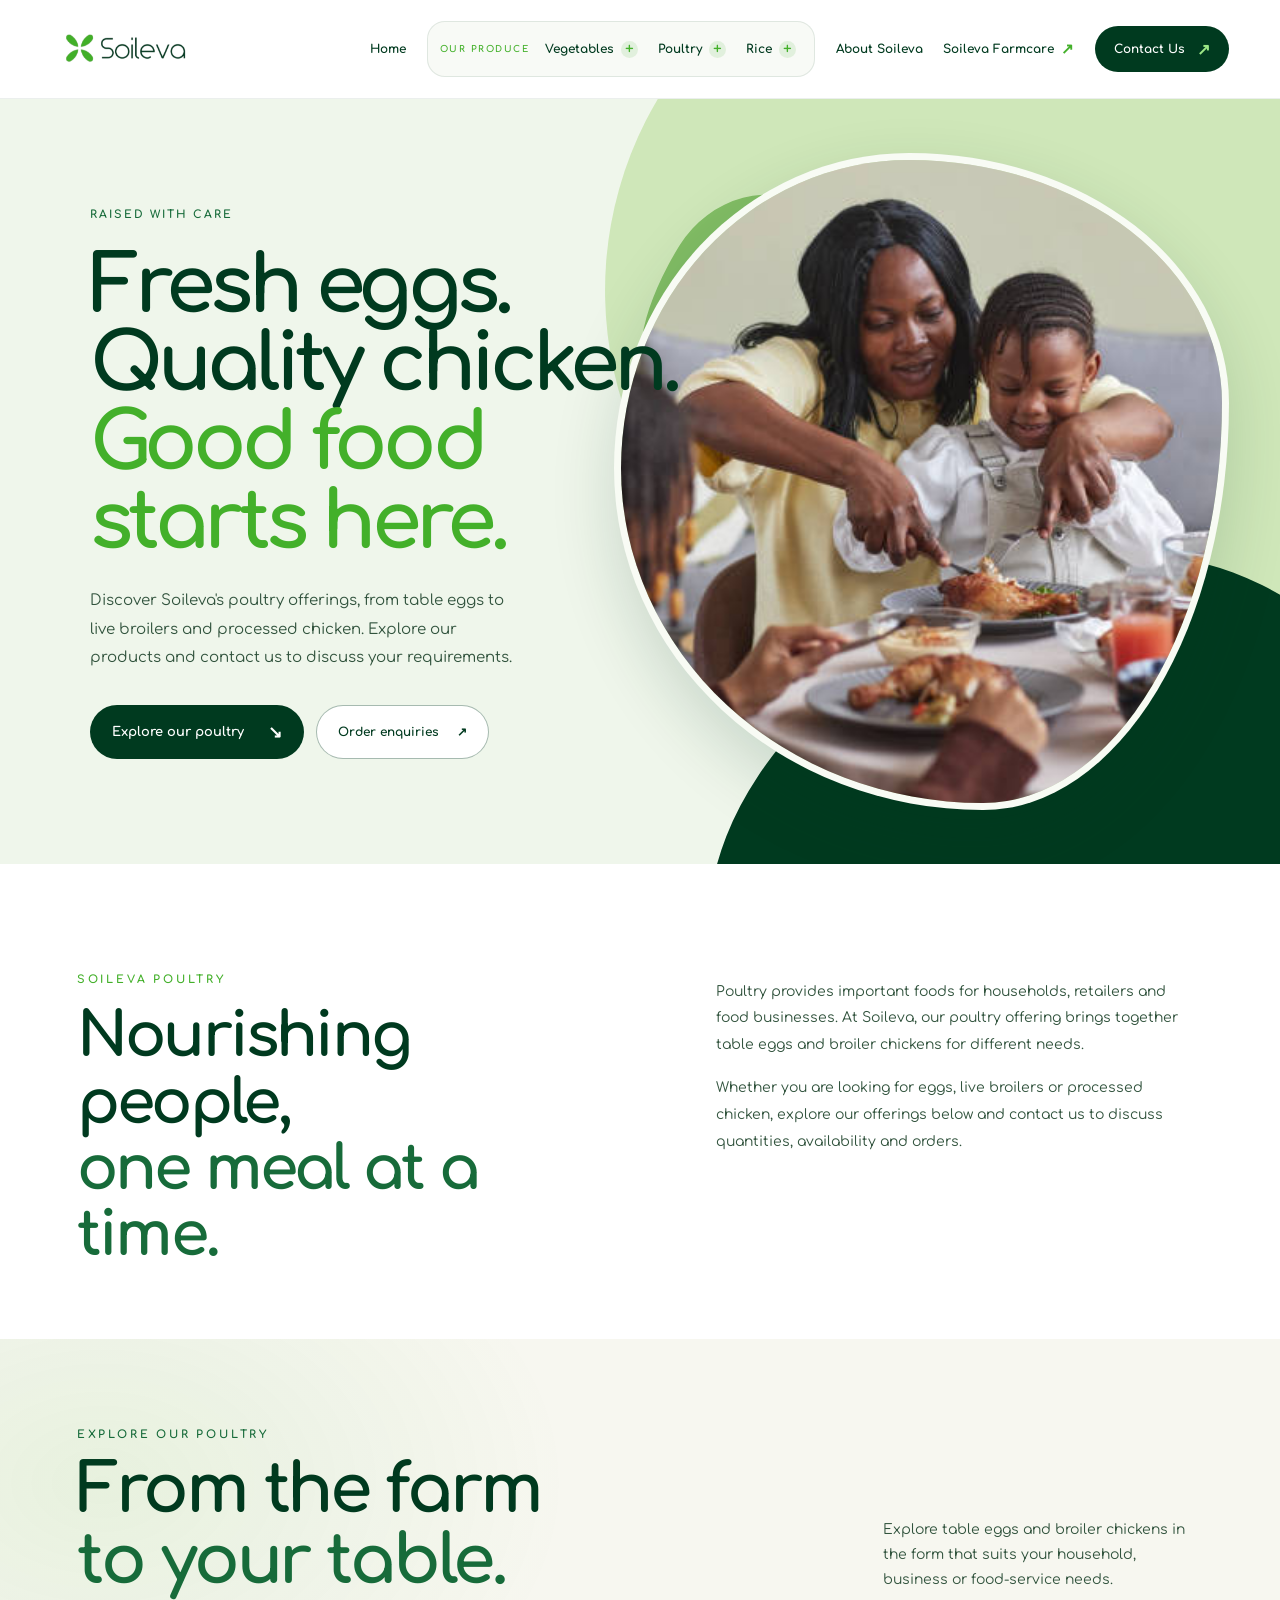
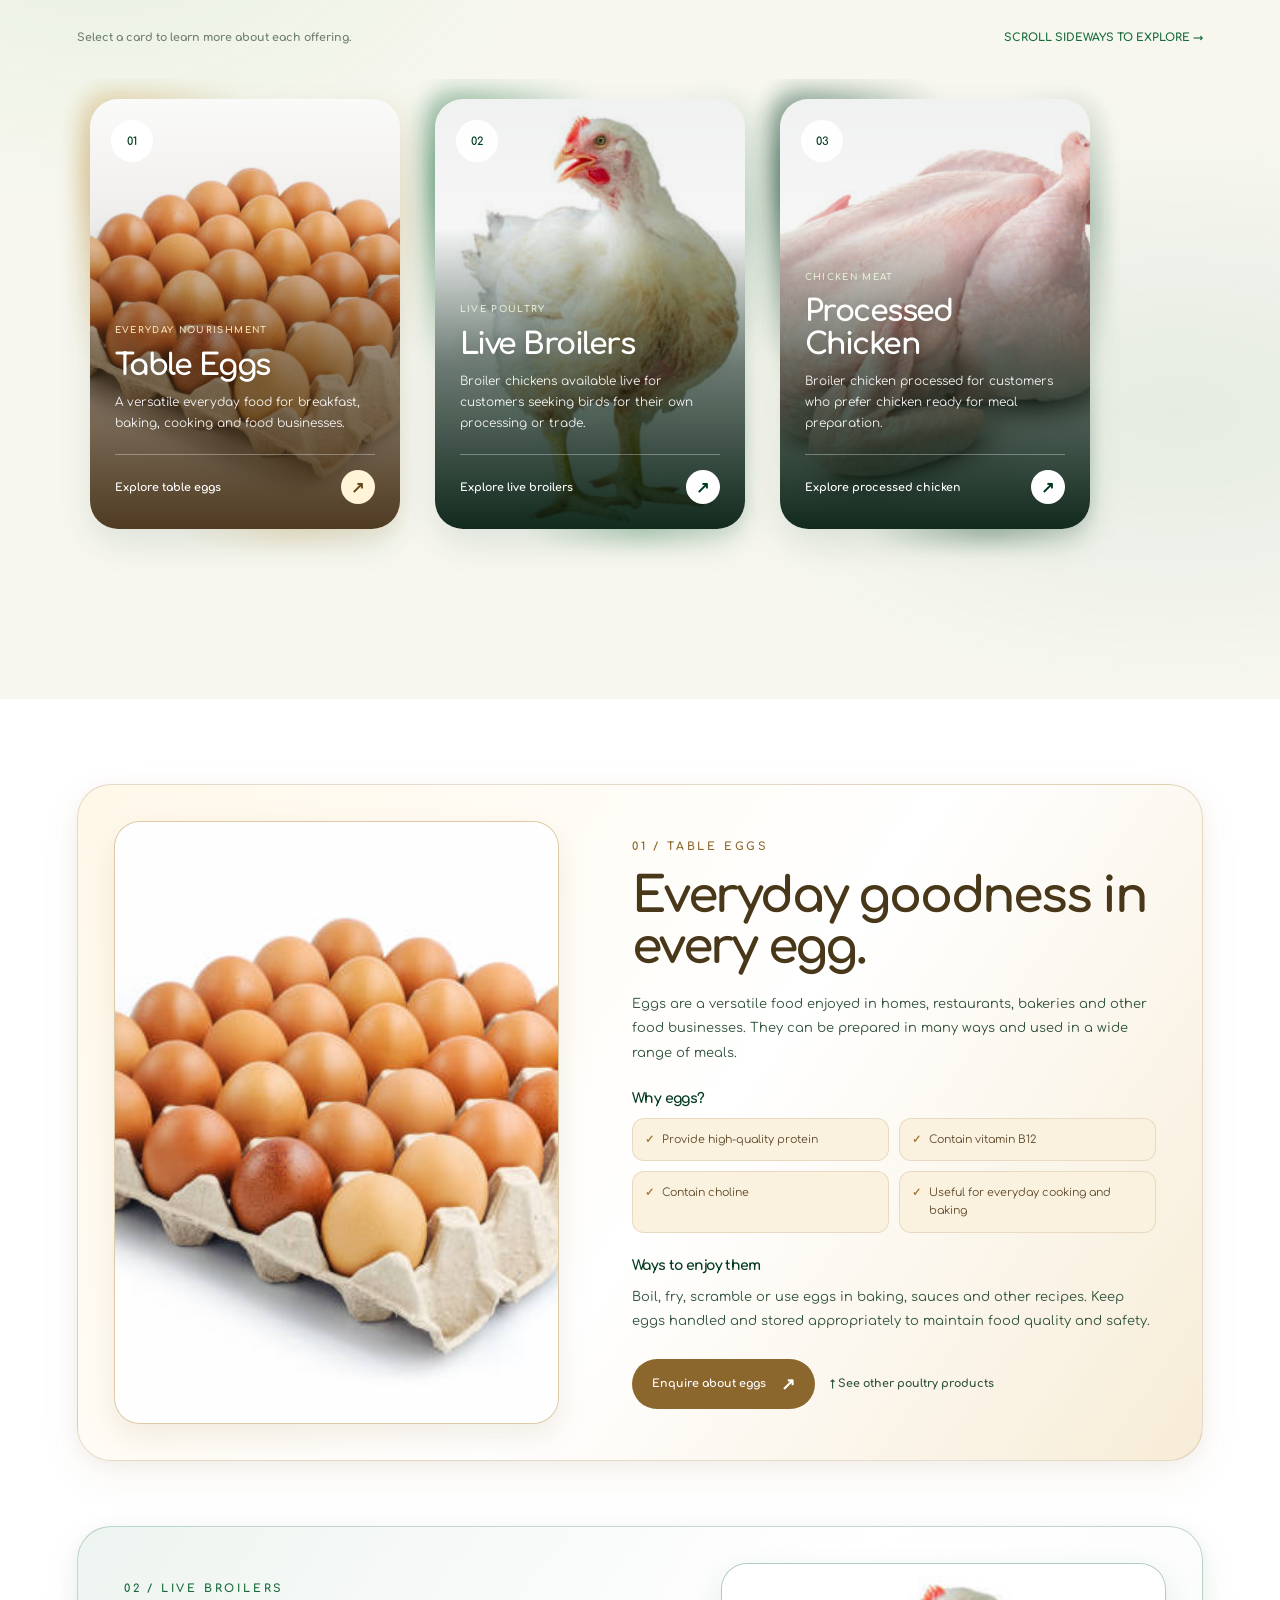
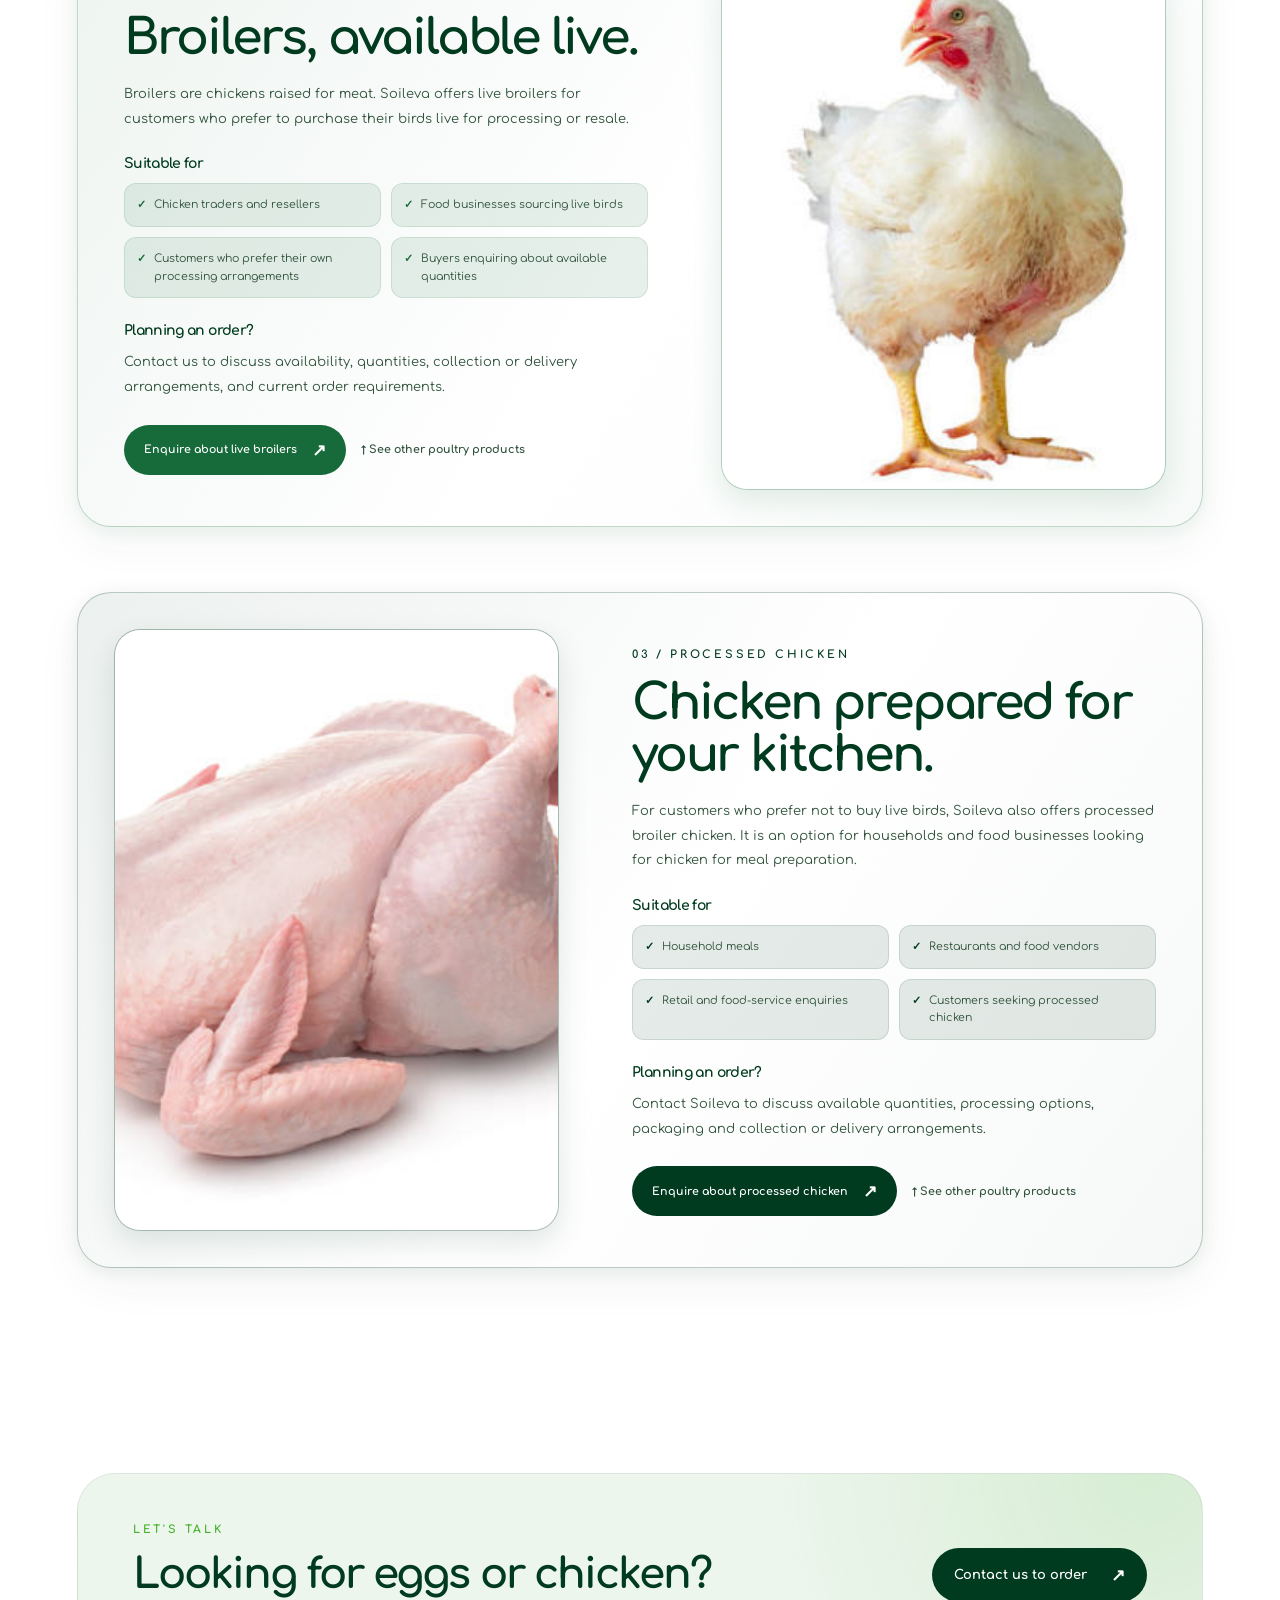
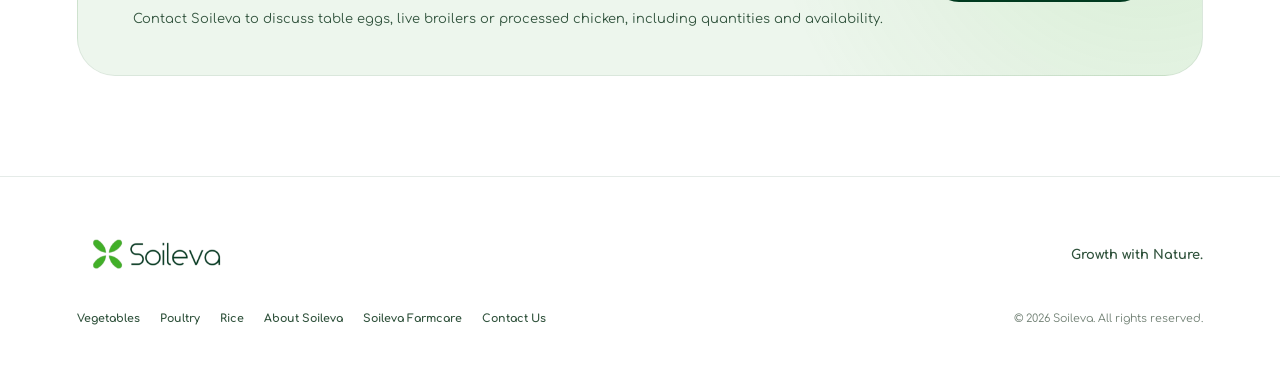
==== commit 524881f3: "Update poultry.html" ====
--- a/poultry.html
+++ b/poultry.html
@@ -494,17 +494,52 @@
       background: #e7f2d9;
     }
 
-    /* CARD COLOUR IDENTITIES */
+    /* ========================================
+       CARD COLOUR IDENTITIES
+    ======================================== */
+
+    /* TABLE EGGS — WARM EGG CREAM AND GOLD */
 
     .card-eggs {
-      --poultry-colour: 67, 176, 42;
-      --poultry-glow: 0.32;
-    }
+      --poultry-colour: 210, 174, 105;
+      --poultry-glow: 0.38;
+    }
+
+    .card-eggs .poultry-card-image {
+      background: #f5e8cb;
+    }
+
+    .card-eggs .poultry-card-image::after {
+      background: linear-gradient(
+        180deg,
+        rgba(65, 43, 16, 0.02) 0%,
+        rgba(65, 43, 16, 0.08) 30%,
+        rgba(65, 43, 16, 0.60) 62%,
+        rgba(65, 43, 16, 0.92) 100%
+      );
+    }
+
+    .card-eggs .poultry-card-category {
+      color: #f8e5b9;
+    }
+
+    .card-eggs .poultry-card-link span {
+      color: #68471c;
+      background: #fff3d8;
+    }
+
+    .card-eggs:hover .poultry-card-link span {
+      background: #f0d8a5;
+    }
+
+    /* LIVE BROILERS — GREEN */
 
     .card-live-broilers {
       --poultry-colour: 23, 107, 58;
       --poultry-glow: 0.34;
     }
+
+    /* PROCESSED CHICKEN — DARK GREEN */
 
     .card-processed-chicken {
       --poultry-colour: 0, 58, 31;
@@ -669,17 +704,77 @@
       color: var(--detail-colour);
     }
 
-    /* PRODUCT DETAIL COLOURS */
+    /* ========================================
+       PRODUCT DETAIL COLOURS
+    ======================================== */
+
+    /* TABLE EGGS — EGG-SHELL CREAM */
 
     #eggs {
-      --detail-colour: #176b3a;
-      --detail-rgb: 23, 107, 58;
-    }
+      --detail-colour: #8b672e;
+      --detail-rgb: 210, 174, 105;
+
+      background: linear-gradient(
+        125deg,
+        #fff8e9 0%,
+        #ffffff 55%,
+        #f7ecd6 100%
+      );
+
+      border-color: rgba(139, 103, 46, 0.22);
+
+      box-shadow:
+        0 15px 45px rgba(139, 103, 46, 0.06),
+        0 4px 18px rgba(139, 103, 46, 0.07);
+    }
+
+    #eggs .poultry-detail-image {
+      background: #f5e8cb;
+      border-color: rgba(139, 103, 46, 0.24);
+      box-shadow: 0 12px 30px rgba(139, 103, 46, 0.12);
+    }
+
+    #eggs .poultry-detail-copy h2 {
+      color: #493719;
+    }
+
+    #eggs .poultry-detail-copy .eyebrow {
+      color: #8b672e;
+    }
+
+    #eggs .poultry-benefit-list li {
+      background: #faf1df;
+      border-color: rgba(139, 103, 46, 0.16);
+      color: #5f4a2a;
+    }
+
+    #eggs .poultry-benefit-list li::before {
+      color: #a47a37;
+    }
+
+    #eggs .poultry-detail-actions .button-green {
+      border-color: #8b672e;
+      background: #8b672e;
+      color: #ffffff;
+    }
+
+    #eggs .poultry-detail-actions .button-green:hover {
+      background: #68471c;
+      border-color: #68471c;
+    }
+
+    #eggs .poultry-back-to-collection:hover {
+      color: #8b672e;
+    }
+
+    /* LIVE BROILERS — GREEN */
 
     #live-broilers {
       --detail-colour: #176b3a;
       --detail-rgb: 23, 107, 58;
     }
+
+    /* PROCESSED CHICKEN — DARK GREEN */
 
     #processed-chicken {
       --detail-colour: #003a1f;
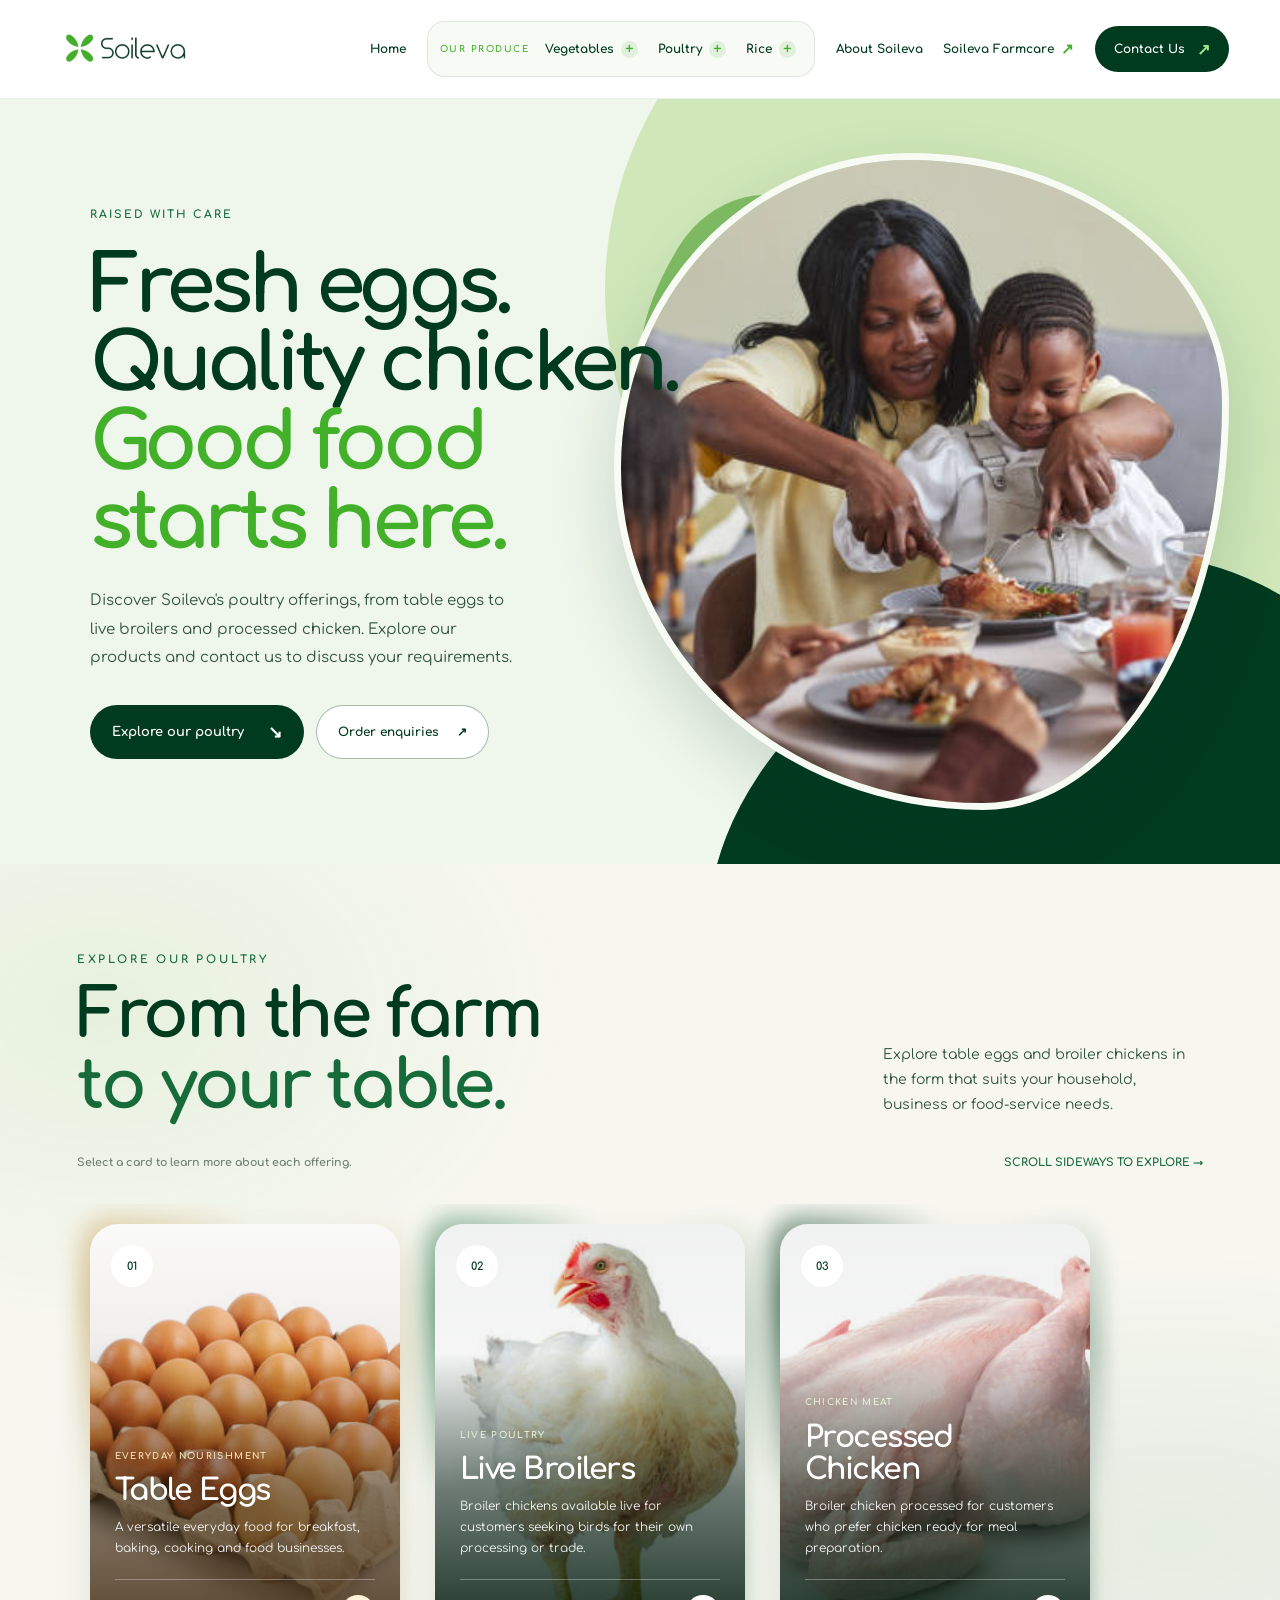
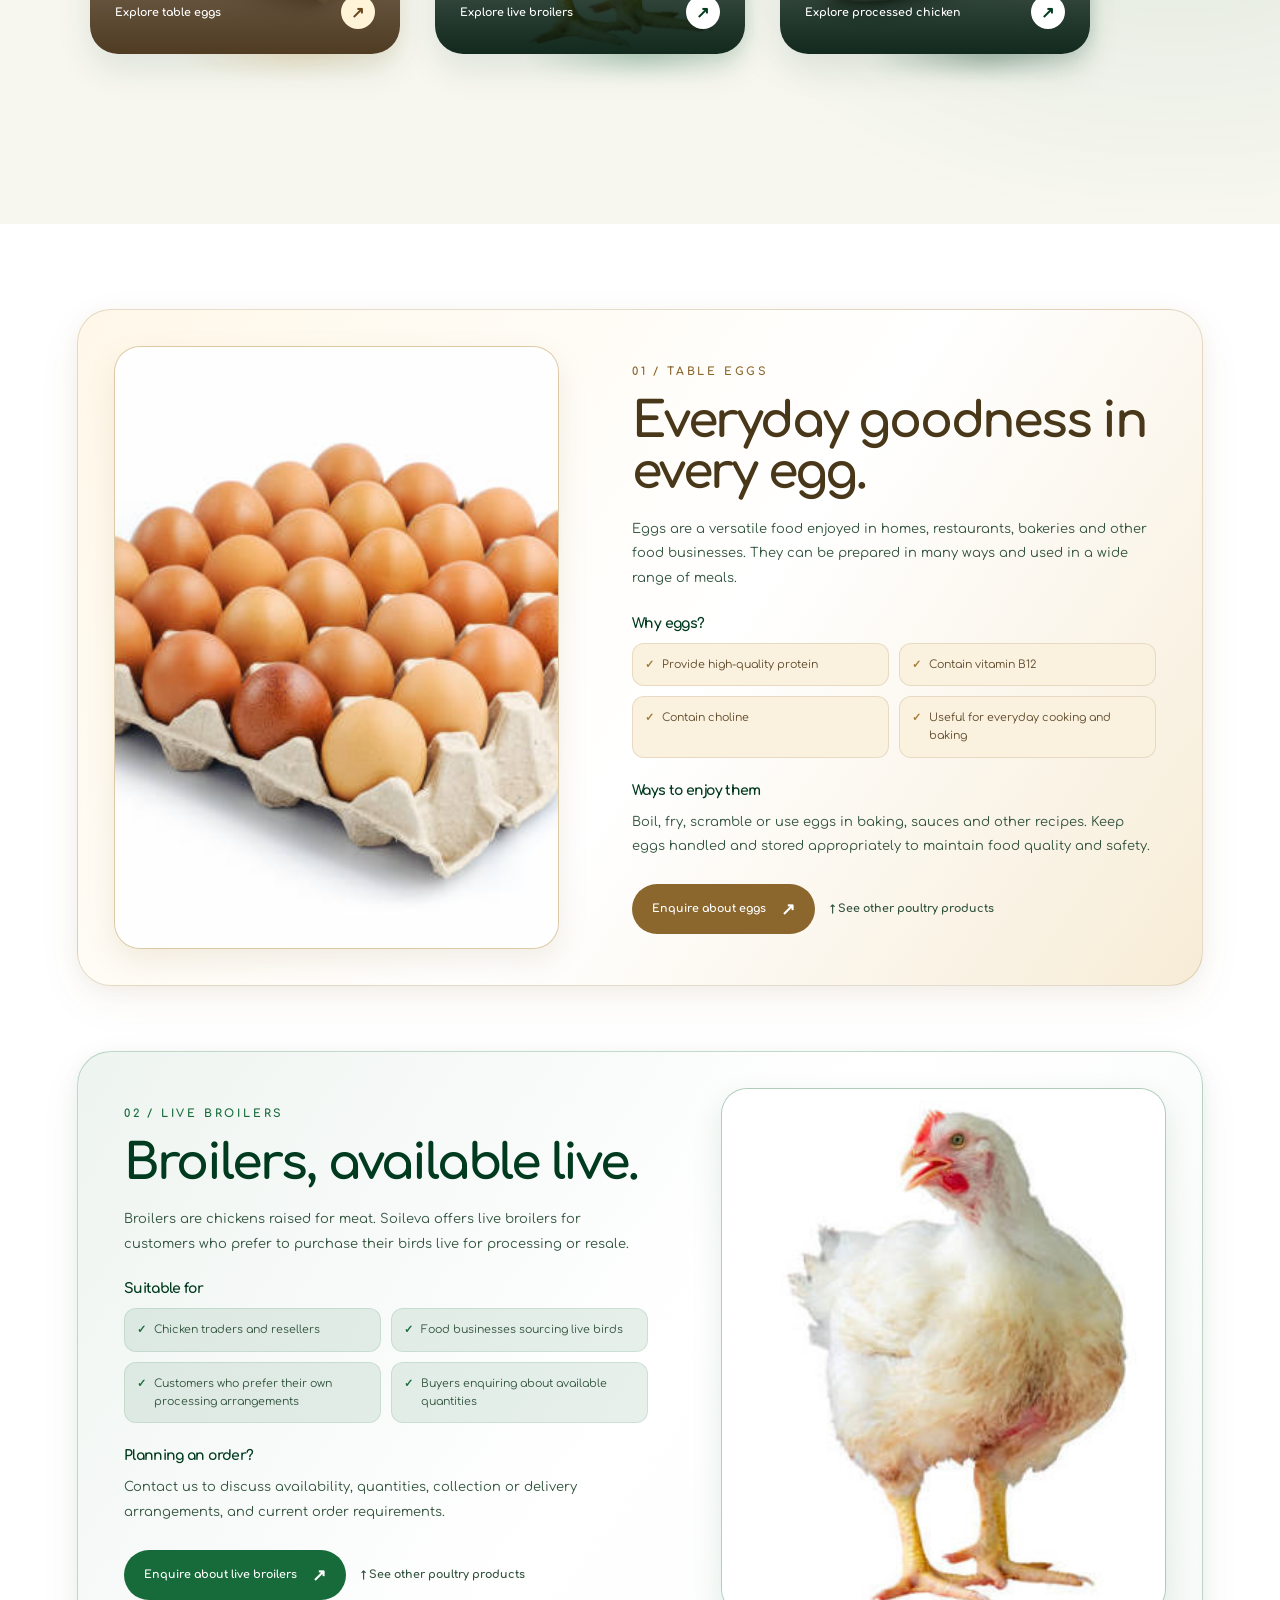
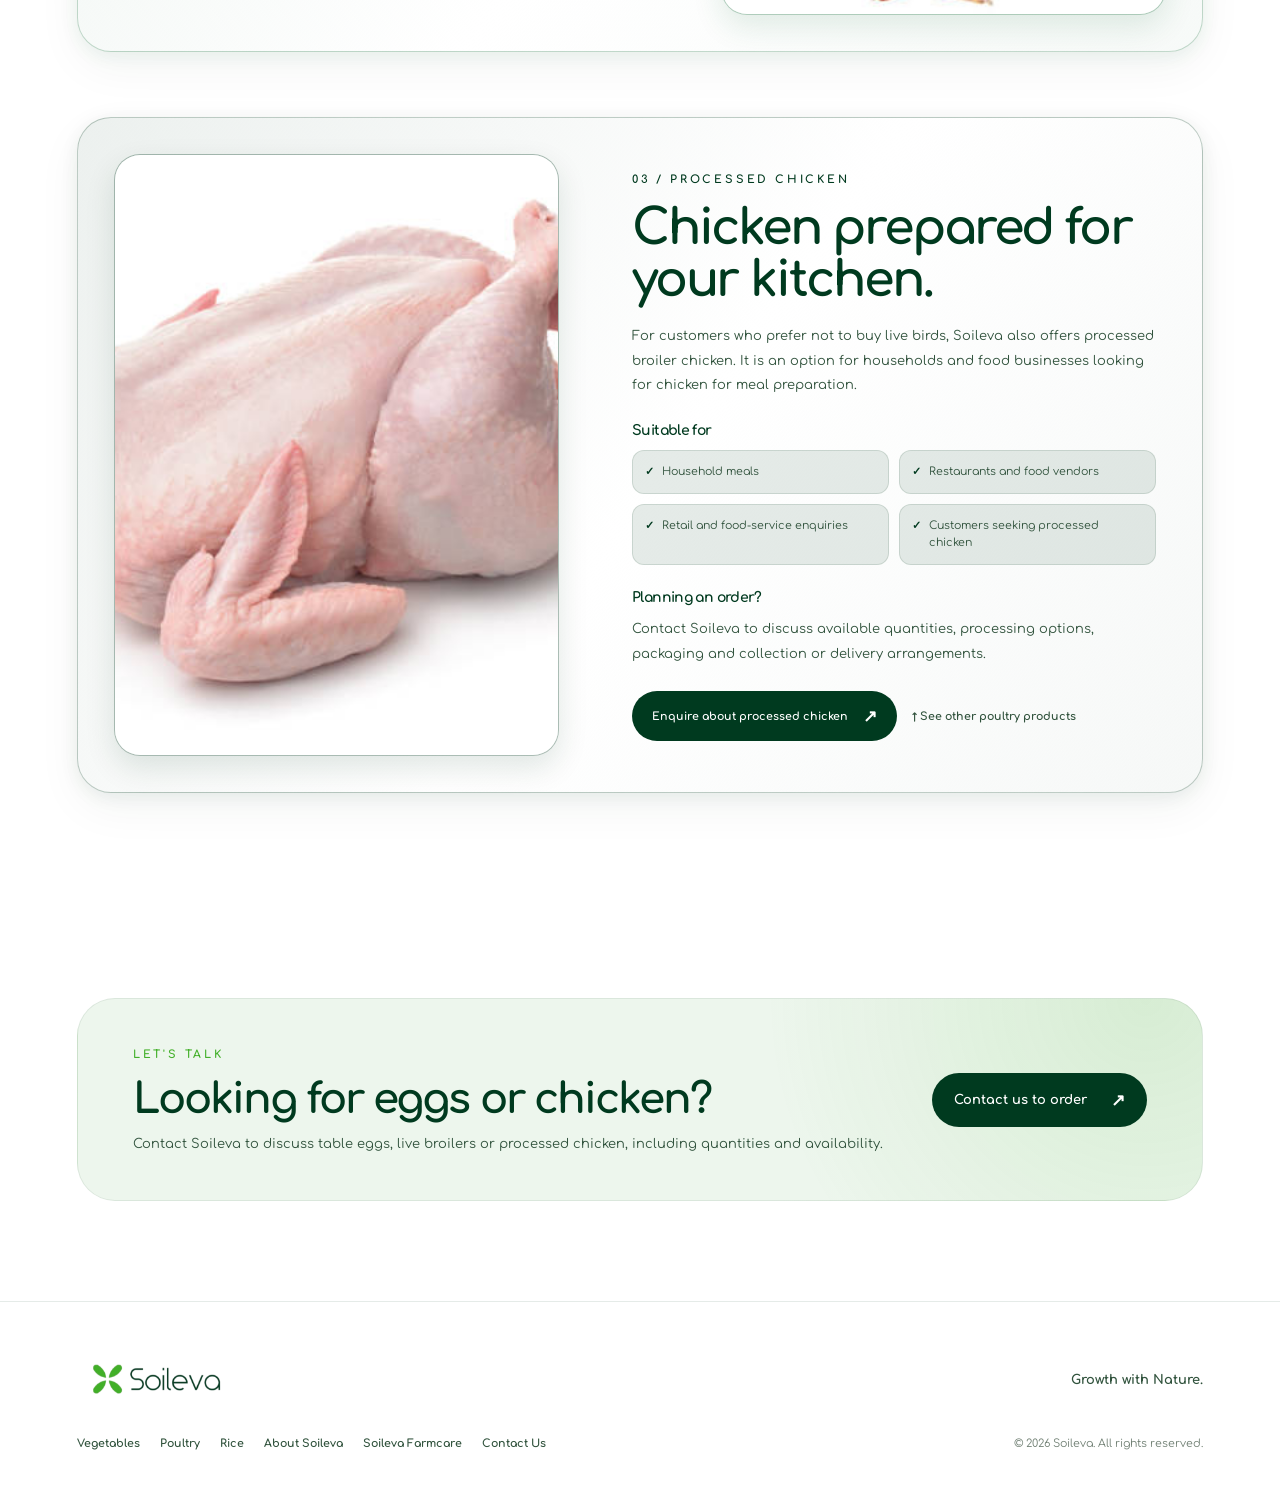
==== commit f71488a5: "Update poultry.html" ====
--- a/poultry.html
+++ b/poultry.html
@@ -1243,40 +1243,6 @@
 
 </section>
 
-<!-- INTRODUCTION -->
-
-<section class="poultry-intro section-padding">
-
-  <div class="poultry-intro-grid">
-
-    <div>
-      <span class="eyebrow eyebrow-green">SOILEVA POULTRY</span>
-
-      <h2>
-        Nourishing people,<br>
-        <span>one meal at a time.</span>
-      </h2>
-    </div>
-
-    <div class="poultry-intro-copy">
-
-      <p>
-        Poultry provides important foods for households, retailers
-        and food businesses. At Soileva, our poultry offering brings
-        together table eggs and broiler chickens for different needs.
-      </p>
-
-      <p>
-        Whether you are looking for eggs, live broilers or processed
-        chicken, explore our offerings below and contact us to discuss
-        quantities, availability and orders.
-      </p>
-
-    </div>
-
-  </div>
-
-</section>
 
 <!-- POULTRY COLLECTION -->
 
